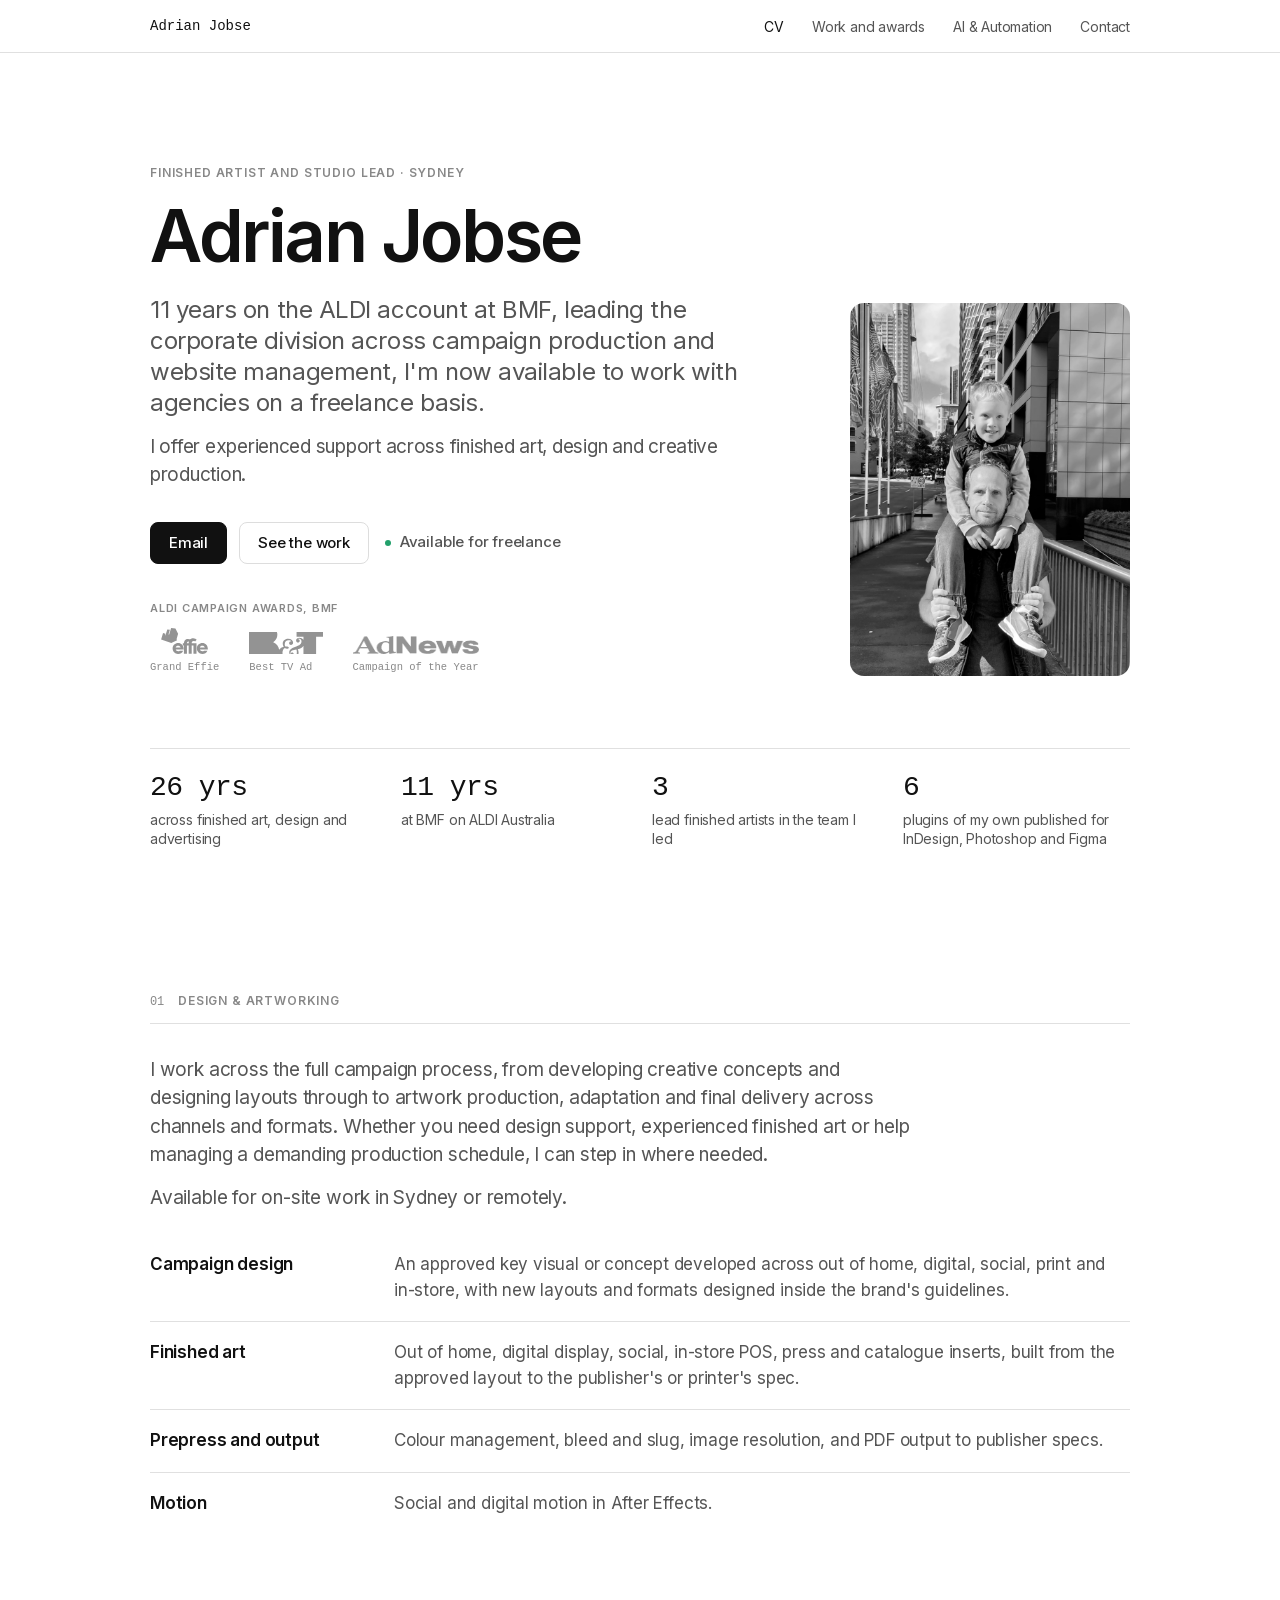
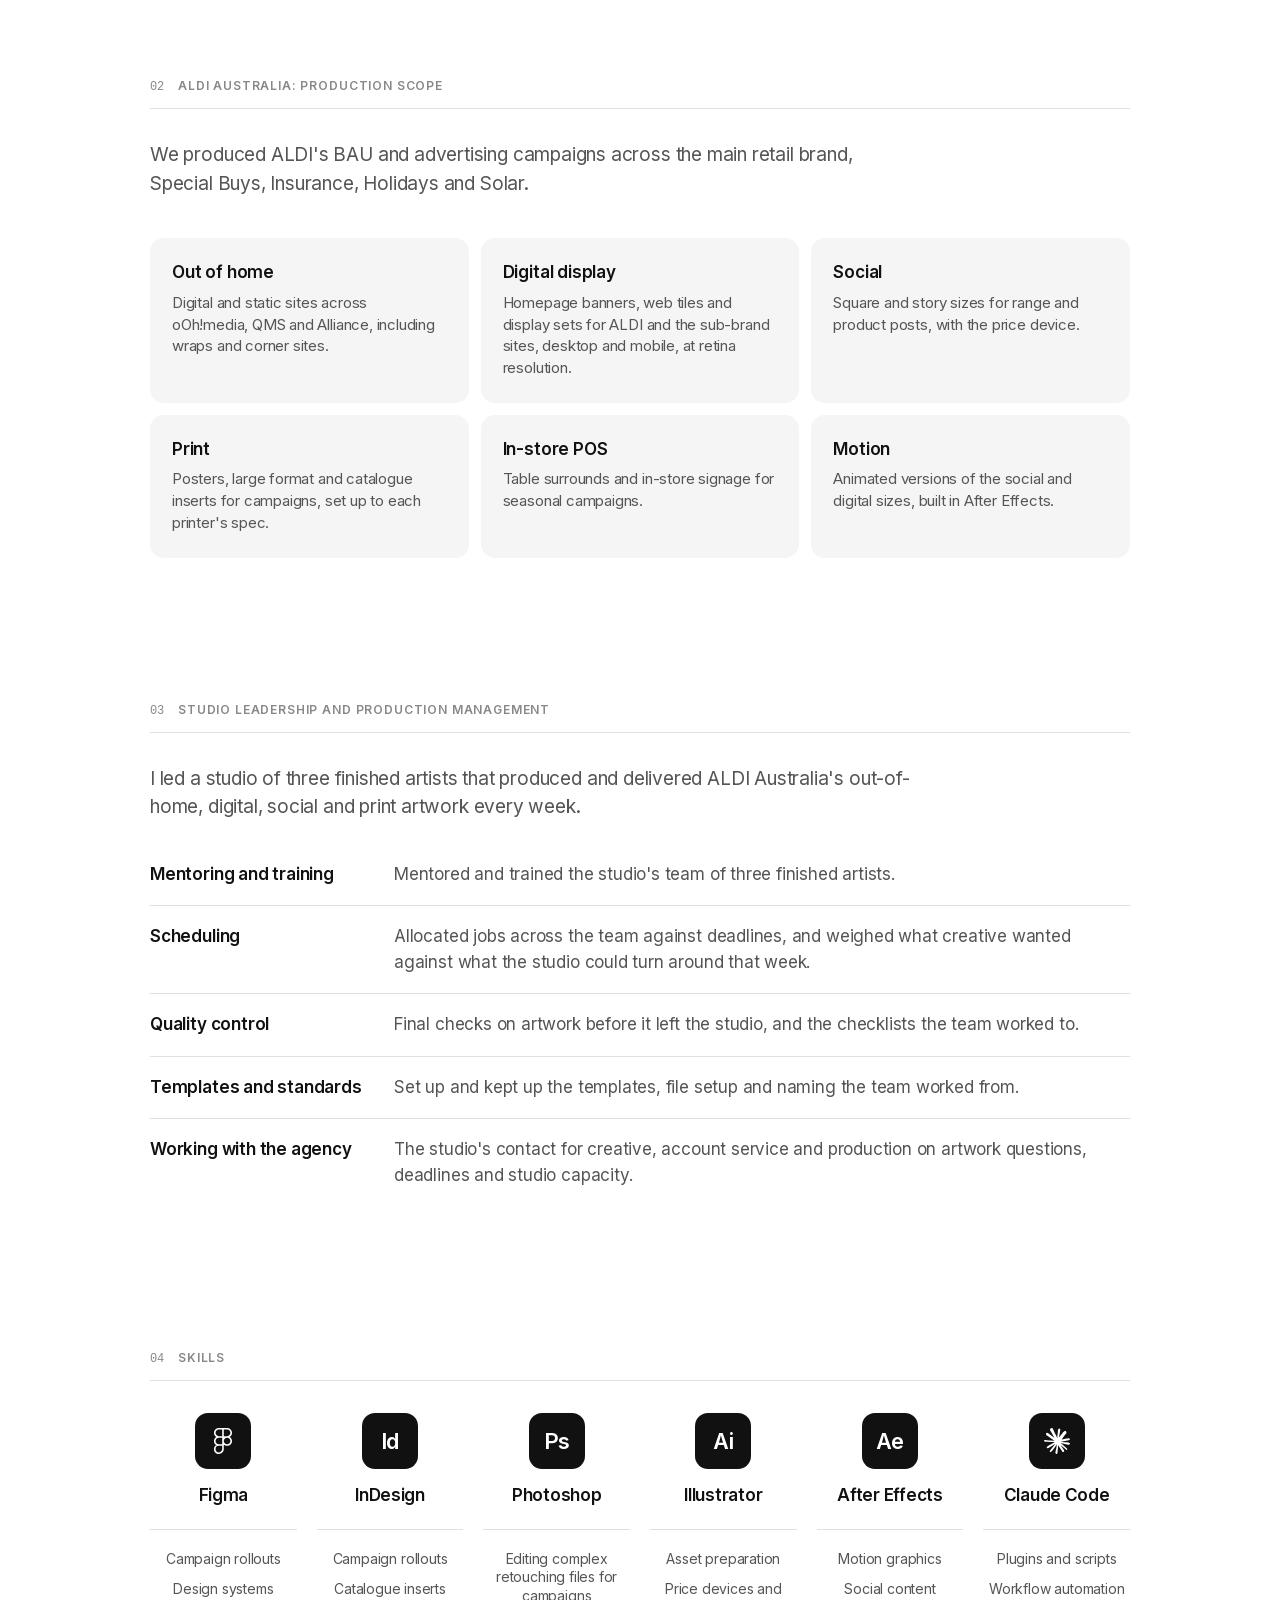
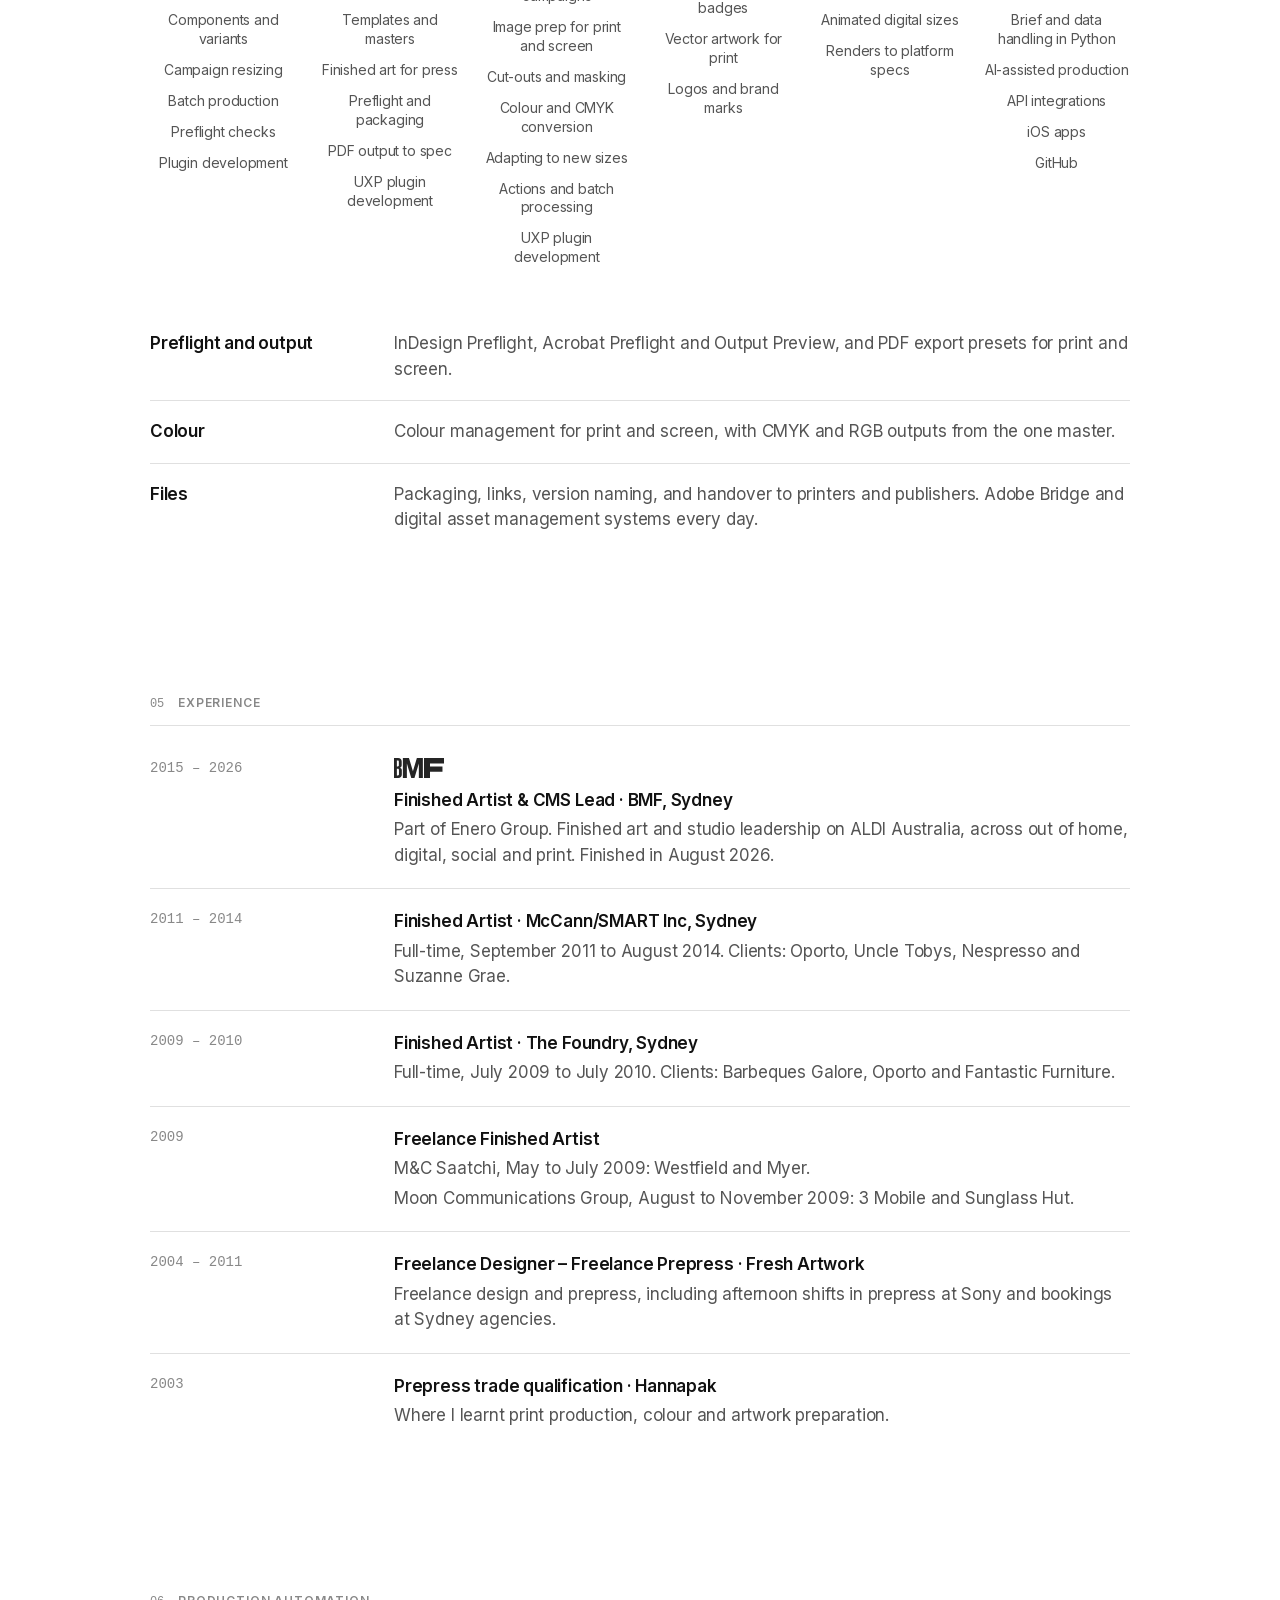
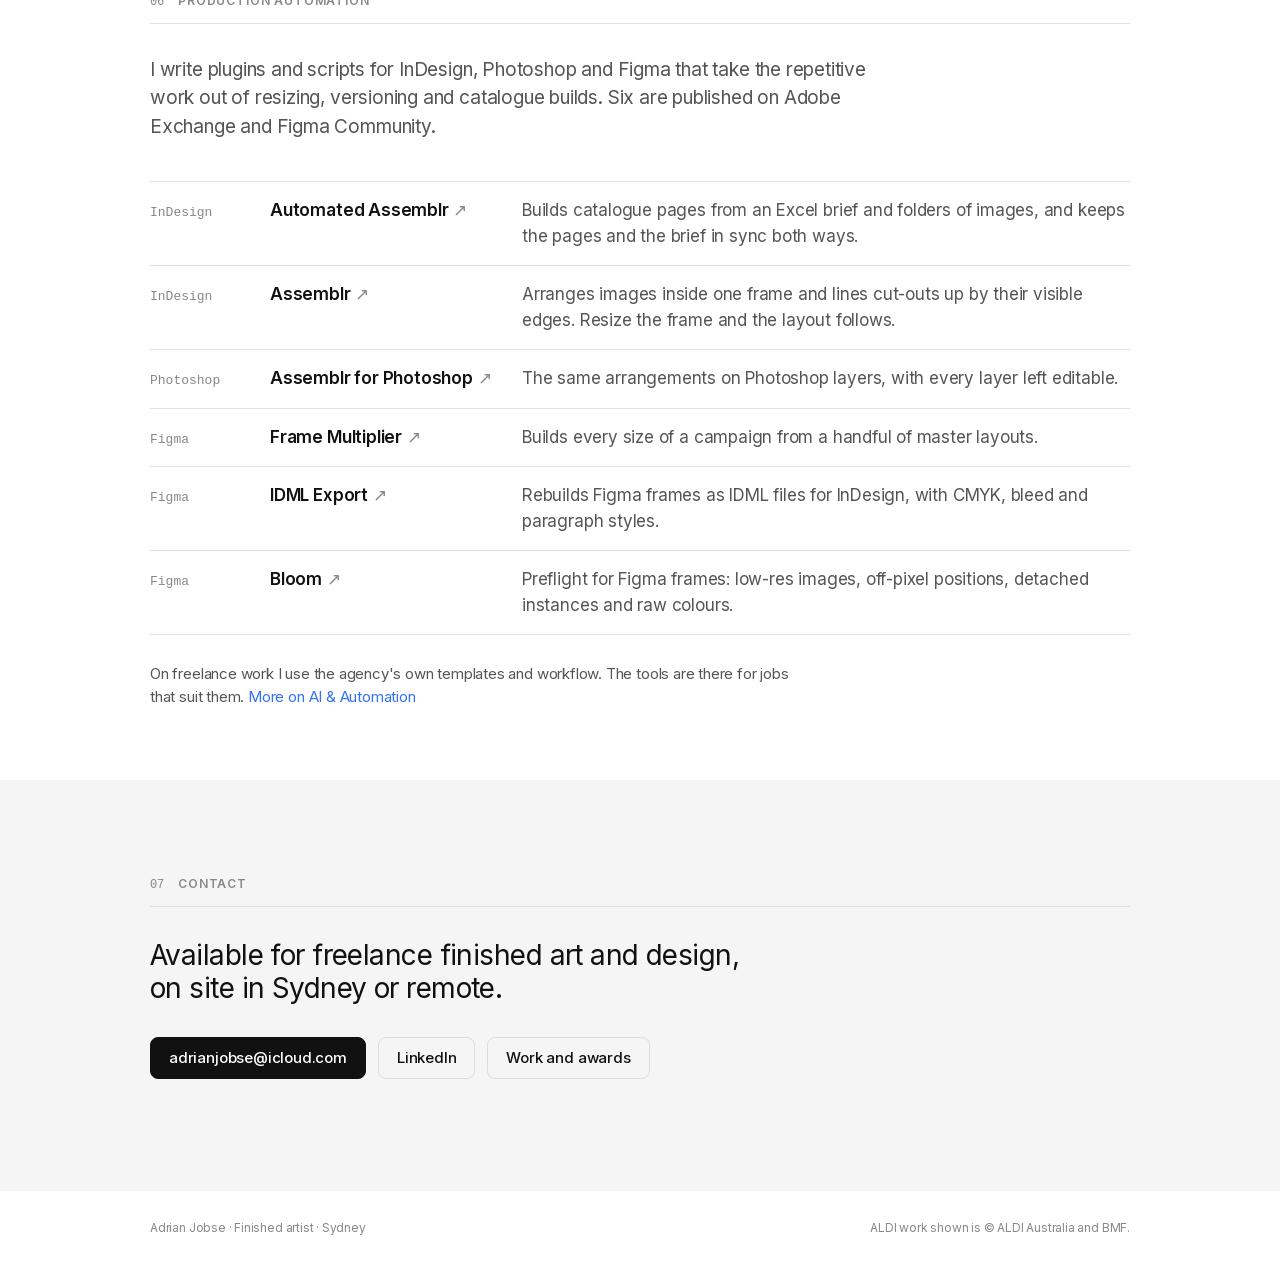
==== index.html @ f781d14c "Experience: Freelance Designer – Freelance Prepress at Fresh Artwork Co-Authored-By: Claude Opus 5.5" ====
<!DOCTYPE html>
<html lang="en-AU">
<head>
  <meta charset="utf-8">
  <meta name="viewport" content="width=device-width, initial-scale=1">
  <title>Adrian Jobse · Finished artist, Sydney</title>
  <meta name="description" content="Freelance finished artist and studio lead in Sydney. 11 years on ALDI Australia at BMF, 26 years in finished art and prepress.">
  <meta property="og:title" content="Adrian Jobse · Finished artist, Sydney">
  <meta property="og:description" content="Freelance finished art and design for agencies. 11 years on ALDI Australia at BMF.">
  <meta property="og:type" content="website">
  <meta property="og:site_name" content="Adrian Jobse">
  <meta property="og:url" content="https://arjobse82.github.io/cv-adrian-jobse/">
  <meta property="og:image" content="https://arjobse82.github.io/cv-adrian-jobse/assets/icon-512.png">
  <meta property="og:image:width" content="512">
  <meta property="og:image:height" content="512">
  <meta name="twitter:card" content="summary">
  <link rel="icon" href="assets/favicon.svg" type="image/svg+xml">
  <link rel="icon" href="assets/favicon-32.png" type="image/png" sizes="32x32">
  <link rel="apple-touch-icon" href="apple-touch-icon.png">
  <link rel="preload" href="assets/fonts/inter-latin.woff2" as="font" type="font/woff2" crossorigin>
  <link rel="stylesheet" href="assets/site.css?v=16">
</head>
<body>

<header class="nav">
  <div class="wrap">
    <a class="nav-name" href="./">Adrian Jobse</a>
    <nav class="nav-links" aria-label="Pages">
      <a href="./" aria-current="page">CV</a>
      <a href="work.html">Work and awards</a>
      <a href="ai-automation.html">AI &amp; Automation</a>
      <a href="#contact">Contact</a>
    </nav>
  </div>
</header>

<main>

  <section class="hero">
    <div class="wrap">
      <div class="hero-grid">
      <div class="hero-text">
      <p class="label">Finished artist and studio lead · Sydney</p>
      <h1 class="t-hero">Adrian Jobse</h1>
      <p class="t-sub">11 years on the ALDI account at BMF, leading the corporate division across campaign production and website management, I'm now available to work with agencies on a freelance basis.</p>
      <p class="t-sub t-sub-2">I offer experienced support across finished art, design and creative production.</p>
      <div class="actions">
        <a class="button button-primary" href="mailto:adrianjobse@icloud.com">Email</a>
        <a class="button" href="work.html">See the work</a>
        <span class="status"><span class="status-dot" aria-hidden="true"></span>Available for freelance</span>
      </div>
      <a class="award-strip" href="work.html#awards" aria-label="ALDI campaign awards won at BMF: see the awards list">
        <span class="award-caption">ALDI campaign awards, BMF</span>
        <span class="award-marks">
          <span class="award-mark"><img src="assets/awards/effie.svg" alt="Effie Awards" style="height: 26px"><i>Grand Effie</i></span>
          <span class="award-mark"><img src="assets/awards/bandt.svg" alt="B&amp;T Awards" style="height: 22px"><i>Best TV Ad</i></span>
          <span class="award-mark"><img src="assets/awards/adnews.png" alt="AdNews" style="height: 18px"><i>Campaign of the Year</i></span>
        </span>
      </a>
      </div>
      <img class="hero-photo" src="assets/profile.jpg?v=2" width="799" height="1066" alt="Adrian Jobse on a Sydney street with a child on his shoulders, in black and white.">
      </div>

      <dl class="facts">
        <div><dt class="fact-num">26 yrs</dt><dd class="fact-text">across finished art, design and advertising</dd></div>
        <div><dt class="fact-num">11 yrs</dt><dd class="fact-text">at BMF on ALDI Australia</dd></div>
        <div><dt class="fact-num">3</dt><dd class="fact-text">lead finished artists in the team I led</dd></div>
        <div><dt class="fact-num">6</dt><dd class="fact-text">plugins of my own published for InDesign, Photoshop and Figma</dd></div>
      </dl>
    </div>
  </section>

  <section class="section" id="skills">
    <div class="wrap">
      <div class="section-head"><span class="section-index">01</span><h2 class="label">Design &amp; artworking</h2></div>
      <p class="lead" style="margin-bottom: 14px">I work across the full campaign process, from developing creative concepts and designing layouts through to artwork production, adaptation and final delivery across channels and formats. Whether you need design support, experienced finished art or help managing a demanding production schedule, I can step in where needed.</p>
      <p class="lead">Available for on-site work in Sydney or remotely.</p>
      <ul class="rows">
        <li><span class="row-name">Campaign design</span><span class="row-text">An approved key visual or concept developed across out of home, digital, social, print and in-store, with new layouts and formats designed inside the brand's guidelines.</span></li>
        <li><span class="row-name">Finished art</span><span class="row-text">Out of home, digital display, social, in-store POS, press and catalogue inserts, built from the approved layout to the publisher's or printer's spec.</span></li>
        <li><span class="row-name">Prepress and output</span><span class="row-text">Colour management, bleed and slug, image resolution, and PDF output to publisher specs.</span></li>
        <li><span class="row-name">Motion</span><span class="row-text">Social and digital motion in After Effects.</span></li>
      </ul>
    </div>
  </section>

  <section class="section" id="channels">
    <div class="wrap">
      <div class="section-head"><span class="section-index">02</span><h2 class="label">ALDI Australia: production scope</h2></div>
      <p class="lead">We produced ALDI's BAU and advertising campaigns across the main retail brand, Special Buys, Insurance, Holidays and Solar.</p>
      <ul class="tiles">
        <li class="tile">
          <h3>Out of home</h3>
          <p>Digital and static sites across oOh!media, QMS and Alliance, including wraps and corner sites.</p>
        </li>
        <li class="tile">
          <h3>Digital display</h3>
          <p>Homepage banners, web tiles and display sets for ALDI and the sub-brand sites, desktop and mobile, at retina resolution.</p>
        </li>
        <li class="tile">
          <h3>Social</h3>
          <p>Square and story sizes for range and product posts, with the price device.</p>
        </li>
        <li class="tile">
          <h3>Print</h3>
          <p>Posters, large format and catalogue inserts for campaigns, set up to each printer's spec.</p>
        </li>
        <li class="tile">
          <h3>In-store POS</h3>
          <p>Table surrounds and in-store signage for seasonal campaigns.</p>
        </li>
        <li class="tile">
          <h3>Motion</h3>
          <p>Animated versions of the social and digital sizes, built in After Effects.</p>
        </li>
      </ul>
    </div>
  </section>

  <section class="section" id="team">
    <div class="wrap">
      <div class="section-head"><span class="section-index">03</span><h2 class="label">Studio leadership and production management</h2></div>
      <p class="lead">I led a studio of three finished artists that produced and delivered ALDI Australia's out-of-home, digital, social and print artwork every week.</p>
      <ul class="rows">
        <li><span class="row-name">Mentoring and training</span><span class="row-text">Mentored and trained the studio's team of three finished artists.</span></li>
        <li><span class="row-name">Scheduling</span><span class="row-text">Allocated jobs across the team against deadlines, and weighed what creative wanted against what the studio could turn around that week.</span></li>
        <li><span class="row-name">Quality control</span><span class="row-text">Final checks on artwork before it left the studio, and the checklists the team worked to.</span></li>
        <li><span class="row-name">Templates and standards</span><span class="row-text">Set up and kept up the templates, file setup and naming the team worked from.</span></li>
        <li><span class="row-name">Working with the agency</span><span class="row-text">The studio's contact for creative, account service and production on artwork questions, deadlines and studio capacity.</span></li>
      </ul>
    </div>
  </section>

  <section class="section" id="technical">
    <div class="wrap">
      <div class="section-head"><span class="section-index">04</span><h2 class="label">Skills</h2></div>


      <div class="apps">
        <div class="app">
          <span class="app-icon"><img src="assets/icons/figma.svg" alt="" width="28" height="28"></span>
          <h3 class="app-name">Figma</h3>
          <ul class="feats">
            <li>Campaign rollouts</li>
            <li>Design systems</li>
            <li>Components and variants</li>
            <li>Campaign resizing</li>
            <li>Batch production</li>
            <li>Preflight checks</li>
            <li>Plugin development</li>
          </ul>
        </div>
        <div class="app">
          <span class="app-icon app-icon-text">Id</span>
          <h3 class="app-name">InDesign</h3>
          <ul class="feats">
            <li>Campaign rollouts</li>
            <li>Catalogue inserts</li>
            <li>Templates and masters</li>
            <li>Finished art for press</li>
            <li>Preflight and packaging</li>
            <li>PDF output to spec</li>
            <li>UXP plugin development</li>
          </ul>
        </div>
        <div class="app">
          <span class="app-icon app-icon-text">Ps</span>
          <h3 class="app-name">Photoshop</h3>
          <ul class="feats">
            <li>Editing complex retouching files for campaigns</li>
            <li>Image prep for print and screen</li>
            <li>Cut-outs and masking</li>
            <li>Colour and CMYK conversion</li>
            <li>Adapting to new sizes</li>
            <li>Actions and batch processing</li>
            <li>UXP plugin development</li>
          </ul>
        </div>
        <div class="app">
          <span class="app-icon app-icon-text">Ai</span>
          <h3 class="app-name">Illustrator</h3>
          <ul class="feats">
            <li>Asset preparation</li>
            <li>Price devices and badges</li>
            <li>Vector artwork for print</li>
            <li>Logos and brand marks</li>
          </ul>
        </div>
        <div class="app">
          <span class="app-icon app-icon-text">Ae</span>
          <h3 class="app-name">After Effects</h3>
          <ul class="feats">
            <li>Motion graphics</li>
            <li>Social content</li>
            <li>Animated digital sizes</li>
            <li>Renders to platform specs</li>
          </ul>
        </div>
        <div class="app">
          <span class="app-icon"><img src="assets/icons/claude.svg" alt="" width="28" height="28"></span>
          <h3 class="app-name">Claude Code</h3>
          <ul class="feats">
            <li>Plugins and scripts</li>
            <li>Workflow automation</li>
            <li>Brief and data handling in Python</li>
            <li>AI-assisted production</li>
            <li>API integrations</li>
            <li>iOS apps</li>
            <li>GitHub</li>
          </ul>
        </div>
      </div>

      <ul class="rows utilities">
        <li><span class="row-name">Preflight and output</span><span class="row-text">InDesign Preflight, Acrobat Preflight and Output Preview, and PDF export presets for print and screen.</span></li>
        <li><span class="row-name">Colour</span><span class="row-text">Colour management for print and screen, with CMYK and RGB outputs from the one master.</span></li>
        <li><span class="row-name">Files</span><span class="row-text">Packaging, links, version naming, and handover to printers and publishers. Adobe Bridge and digital asset management systems every day.</span></li>
      </ul>
    </div>
  </section>

  <section class="section" id="experience">
    <div class="wrap">
      <div class="section-head"><span class="section-index">05</span><h2 class="label">Experience</h2></div>
      <ol class="timeline">
        <li>
          <span class="when">2015 – 2026</span>
          <div>
            <img class="org-logo" src="assets/logos/bmf.svg" alt="BMF" height="20">
            <h3>Finished Artist &amp; CMS Lead · BMF, Sydney</h3>
            <p>Part of Enero Group. Finished art and studio leadership on ALDI Australia, across out of home, digital, social and print. Finished in August 2026.</p>
          </div>
        </li>
        <li>
          <span class="when">2011 – 2014</span>
          <div>
            <h3>Finished Artist · McCann/SMART Inc, Sydney</h3>
            <p>Full-time, September 2011 to August 2014. Clients: Oporto, Uncle Tobys, Nespresso and Suzanne Grae.</p>
          </div>
        </li>
        <li>
          <span class="when">2009 – 2010</span>
          <div>
            <h3>Finished Artist · The Foundry, Sydney</h3>
            <p>Full-time, July 2009 to July 2010. Clients: Barbeques Galore, Oporto and Fantastic Furniture.</p>
          </div>
        </li>
        <li>
          <span class="when">2009</span>
          <div>
            <h3>Freelance Finished Artist</h3>
            <p>M&amp;C Saatchi, May to July 2009: Westfield and Myer.</p>
            <p>Moon Communications Group, August to November 2009: 3 Mobile and Sunglass Hut.</p>
          </div>
        </li>
        <li>
          <span class="when">2004 – 2011</span>
          <div>
            <h3>Freelance Designer – Freelance Prepress · Fresh Artwork</h3>
            <p>Freelance design and prepress, including afternoon shifts in prepress at Sony and bookings at Sydney agencies.</p>
          </div>
        </li>
        <li>
          <span class="when">2003</span>
          <div>
            <h3>Prepress trade qualification · Hannapak</h3>
            <p>Where I learnt print production, colour and artwork preparation.</p>
          </div>
        </li>
      </ol>
    </div>
  </section>

  <section class="section" id="automation">
    <div class="wrap">
      <div class="section-head"><span class="section-index">06</span><h2 class="label">Production automation</h2></div>
      <p class="lead">I write plugins and scripts for InDesign, Photoshop and Figma that take the repetitive work out of resizing, versioning and catalogue builds. Six are published on Adobe Exchange and Figma Community.</p>
      <ul class="plugins">
        <li>
          <span class="plugin-host">InDesign</span>
          <a class="plugin-name" href="https://exchange.adobe.com/apps/cc/5a740995/automated-assemblr">Automated Assemblr</a>
          <span class="plugin-text">Builds catalogue pages from an Excel brief and folders of images, and keeps the pages and the brief in sync both ways.</span>
        </li>
        <li>
          <span class="plugin-host">InDesign</span>
          <a class="plugin-name" href="https://exchange.adobe.com/apps/cc/69adc668/assemblr">Assemblr</a>
          <span class="plugin-text">Arranges images inside one frame and lines cut-outs up by their visible edges. Resize the frame and the layout follows.</span>
        </li>
        <li>
          <span class="plugin-host">Photoshop</span>
          <a class="plugin-name" href="https://exchange.adobe.com/apps/cc/ac95f6df/assemblr-for-photoshop">Assemblr for Photoshop</a>
          <span class="plugin-text">The same arrangements on Photoshop layers, with every layer left editable.</span>
        </li>
        <li>
          <span class="plugin-host">Figma</span>
          <a class="plugin-name" href="https://www.figma.com/community/plugin/1680043052278547639/frame-multiplier">Frame Multiplier</a>
          <span class="plugin-text">Builds every size of a campaign from a handful of master layouts.</span>
        </li>
        <li>
          <span class="plugin-host">Figma</span>
          <a class="plugin-name" href="https://www.figma.com/community/plugin/1673864920631374701">IDML Export</a>
          <span class="plugin-text">Rebuilds Figma frames as IDML files for InDesign, with CMYK, bleed and paragraph styles.</span>
        </li>
        <li>
          <span class="plugin-host">Figma</span>
          <a class="plugin-name" href="https://www.figma.com/community/plugin/1664550979463930940/bloom-preflight">Bloom</a>
          <span class="plugin-text">Preflight for Figma frames: low-res images, off-pixel positions, detached instances and raw colours.</span>
        </li>
      </ul>
      <p class="note">On freelance work I use the agency's own templates and workflow. The tools are there for jobs that suit them. <a class="link" href="ai-automation.html">More on AI &amp; Automation</a></p>
    </div>
  </section>

  <section class="contact" id="contact">
    <div class="wrap">
      <div class="section-head"><span class="section-index">07</span><h2 class="label">Contact</h2></div>
      <p class="t-h">Available for freelance finished art and design, on site in Sydney or remote.</p>

      <div class="actions">
        <a class="button button-primary" href="mailto:adrianjobse@icloud.com">adrianjobse@icloud.com</a>
        <a class="button" href="https://www.linkedin.com/in/adrianjobse/">LinkedIn</a>
        <a class="button" href="work.html">Work and awards</a>
      </div>
    </div>
  </section>

</main>

<footer class="footer">
  <div class="wrap">
    <span>Adrian Jobse · Finished artist · Sydney</span>
    <span>ALDI work shown is © ALDI Australia and BMF.</span>
  </div>
</footer>

</body>
</html>
---- assets/site.css ----
/* Adrian Jobse — CV and work.
   The Monochrome house style (Ad Agent), pared back: Inter, #111 ink on white, neutral greys,
   one signal blue for links and focus, uppercase section labels, mono numbers, hairlines. */

@font-face {
  font-family: "Inter";
  font-style: normal;
  font-weight: 100 900;
  font-display: swap;
  src: url("fonts/inter-latin.woff2") format("woff2");
}

:root {
  --font: Inter, -apple-system, BlinkMacSystemFont, "Helvetica Neue", Helvetica, Arial, sans-serif;
  --mono: ui-monospace, SFMono-Regular, "SF Mono", Menlo, Consolas, monospace;
  --ink: #111;
  --ink-2: #555;
  --ink-3: #888;
  --paper: #fff;
  --card: #f5f5f5;
  --rule: #e0e0e0;
  --signal: #3372f6;
  --ok: #22a06b;
  --w: 980px;
}

*, *::before, *::after { box-sizing: border-box; }
html { -webkit-text-size-adjust: 100%; text-size-adjust: 100%; scroll-behavior: smooth; }
@media (prefers-reduced-motion: reduce) { html { scroll-behavior: auto; } }
body {
  margin: 0;
  font-family: var(--font);
  font-size: 17px;
  line-height: 1.5;
  letter-spacing: -0.011em;
  color: var(--ink);
  background: var(--paper);
  -webkit-font-smoothing: antialiased;
  -moz-osx-font-smoothing: grayscale;
  font-feature-settings: "cv11";
}
h1, h2, h3, p, ul, ol, dl, dd, figure { margin: 0; }
h1, h2, h3 { font-weight: 600; }
ul, ol { padding: 0; list-style: none; }
img { display: block; max-width: 100%; height: auto; }
a { color: inherit; text-decoration: none; }
:focus-visible { outline: 2px solid var(--signal); outline-offset: 2px; border-radius: 4px; }
[id] { scroll-margin-top: 72px; }

.wrap { width: min(var(--w), 87.5%); margin-inline: auto; }

/* Nav ---------------------------------------------------------------------- */

.nav {
  position: sticky; top: 0; z-index: 10;
  background: rgba(255, 255, 255, 0.86);
  -webkit-backdrop-filter: saturate(180%) blur(16px);
  backdrop-filter: saturate(180%) blur(16px);
  border-bottom: 1px solid var(--rule);
}
.nav .wrap { display: flex; align-items: center; justify-content: space-between; height: 52px; }
.nav-name { font-family: var(--mono); font-size: 14px; letter-spacing: 0; }
.nav-links { display: flex; gap: 28px; font-size: 14px; color: var(--ink-2); }
.nav-links a:hover, .nav-links a[aria-current="page"] { color: var(--ink); }
@media (max-width: 640px) { .nav-links { gap: 16px; font-size: 13px; } }
/* Phones: four tabs and the name don't fit on one line, so the name drops out (each page's heading carries it). */
@media (max-width: 520px) { .nav-name { display: none; } .nav .wrap { justify-content: flex-start; } .nav-links { gap: 16px; } }

/* Type --------------------------------------------------------------------- */

.label { font-size: 12px; line-height: 1.33; font-weight: 600; letter-spacing: 0.07em; text-transform: uppercase; color: var(--ink-3); }
.t-hero { font-size: 72px; line-height: 1.04; letter-spacing: -0.034em; }
.t-sub { font-size: 24px; line-height: 1.3; font-weight: 400; letter-spacing: -0.019em; color: var(--ink-2); }
.t-h { font-size: 28px; line-height: 1.18; letter-spacing: -0.02em; }
.lead { font-size: 19px; line-height: 1.5; color: var(--ink-2); max-width: 40em; }
.mono { font-family: var(--mono); letter-spacing: 0; }
@media (max-width: 734px) {
  .t-hero { font-size: 44px; line-height: 1.06; }
  .t-sub { font-size: 20px; }
  .t-h { font-size: 23px; }
  .lead { font-size: 17px; }
}

a.link { color: var(--signal); }
a.link:hover { text-decoration: underline; }

/* Buttons and status ------------------------------------------------------- */

.actions { display: flex; flex-wrap: wrap; align-items: center; gap: 12px; margin-top: 32px; }
.button {
  display: inline-flex; align-items: center; justify-content: center;
  min-height: 42px; padding: 10px 18px;
  border: 1px solid #ddd; border-radius: 8px;
  font-size: 15px; font-weight: 500; line-height: 1.3; white-space: nowrap;
  transition: background-color 0.12s, border-color 0.12s;
}
.button:hover { background: var(--card); }
.button-primary { border-color: var(--ink); background: var(--ink); color: var(--paper); }
.button-primary:hover { background: #2b2b2b; border-color: #2b2b2b; }
.status { display: inline-flex; align-items: center; gap: 9px; padding: 0 4px; font-size: 15px; font-weight: 500; color: var(--ink-2); }
.status-dot { width: 6px; height: 6px; border-radius: 50%; background: var(--ok); }

/* Hero --------------------------------------------------------------------- */

.hero { padding: 112px 0 72px; }
.hero .label { margin-bottom: 18px; }
.hero-grid { display: grid; grid-template-columns: 1fr 280px; gap: 56px; align-items: end; }
.hero-photo { width: 100%; aspect-ratio: 3 / 4; object-fit: cover; border-radius: 14px; background: var(--card); }
@media (max-width: 900px) { .hero-grid { grid-template-columns: 1fr 200px; gap: 32px; } }
@media (max-width: 640px) {
  .hero-grid { grid-template-columns: 1fr; gap: 0; }
  .hero-photo { order: -1; width: 160px; margin-bottom: 28px; }
}
/* Award shows as a row of grey wordmarks under the buttons; links to the awards list. */
.award-strip { display: block; margin-top: 36px; color: var(--ink-3); }
.award-caption { display: block; margin-bottom: 12px; font-size: 11px; font-weight: 600; letter-spacing: 0.07em; text-transform: uppercase; }
.award-marks { display: flex; flex-wrap: wrap; gap: 14px 30px; }
.award-mark { display: flex; flex-direction: column; justify-content: flex-end; gap: 6px; }
/* Each show's own logo, flattened to one grey whatever its colours (B&T's is white, AdNews's is red). */
.award-mark img { display: block; width: auto; max-width: none; filter: brightness(0); opacity: 0.42; transition: opacity 0.15s; }
.award-strip:hover .award-mark img { opacity: 0.7; }
.award-marks { align-items: flex-end; }
.award-mark b { font-size: 14px; font-weight: 800; letter-spacing: 0.02em; text-transform: uppercase; color: #9a9a9a; line-height: 1; transition: color 0.15s; }
.award-mark i { font-style: normal; font-family: var(--mono); font-size: 10.5px; letter-spacing: 0; color: var(--ink-3); }
.award-strip:hover .award-mark b { color: var(--ink-2); }
@media (max-width: 734px) { .award-marks { gap: 12px 22px; } .award-mark b { font-size: 13px; } }
.hero .t-sub { margin-top: 20px; max-width: 30em; }
.hero .t-sub-2 { margin-top: 14px; font-size: 19px; line-height: 1.5; letter-spacing: -0.014em; max-width: 38em; }
@media (max-width: 734px) { .hero .t-sub-2 { font-size: 17px; } }
@media (max-width: 734px) { .hero { padding: 64px 0 48px; } }

.facts {
  display: grid; grid-template-columns: repeat(4, 1fr); gap: 24px;
  margin-top: 72px; padding-top: 24px; border-top: 1px solid var(--rule);
}
.fact-num { font-family: var(--mono); font-size: 28px; line-height: 1.1; letter-spacing: -0.02em; }
.fact-text { margin-top: 6px; font-size: 14px; line-height: 1.4; color: var(--ink-2); }
@media (max-width: 734px) { .facts { grid-template-columns: repeat(2, 1fr); row-gap: 28px; margin-top: 48px; } }

/* Sections ----------------------------------------------------------------- */

.section { padding: 72px 0; }
@media (max-width: 734px) { .section { padding: 48px 0; } }
.section-head {
  display: flex; align-items: baseline; gap: 14px;
  margin-bottom: 32px; padding-bottom: 12px; border-bottom: 1px solid var(--rule);
}
.section-index { font-family: var(--mono); font-size: 12px; color: var(--ink-3); font-variant-numeric: tabular-nums; }
.section .lead { margin-bottom: 40px; }

/* Two-column lists: a name on the left, what it covers on the right. */
.rows > li {
  display: grid; grid-template-columns: 220px 1fr; gap: 24px;
  padding: 18px 0; border-bottom: 1px solid var(--rule);
}
.rows > li:first-child { padding-top: 0; }
.rows > li:last-child { border-bottom: 0; }
.row-name { font-weight: 600; }
.row-text { color: var(--ink-2); }
.row-text .mono { font-size: 13px; color: var(--ink-3); }
@media (max-width: 734px) { .rows > li { grid-template-columns: 1fr; gap: 4px; } }

/* Channel tiles. */
.tiles { display: grid; grid-template-columns: repeat(3, 1fr); gap: 12px; }
.tile { padding: 22px 22px 24px; border-radius: 14px; background: var(--card); }
.tile h3 { font-size: 17px; }
.tile p { margin-top: 6px; font-size: 15px; line-height: 1.45; color: var(--ink-2); }
.tile .sizes { display: block; margin-top: 12px; font-family: var(--mono); font-size: 12px; line-height: 1.5; color: var(--ink-3); letter-spacing: 0; }
@media (max-width: 900px) { .tiles { grid-template-columns: repeat(2, 1fr); } }
@media (max-width: 560px) { .tiles { grid-template-columns: 1fr; } }

/* Tools: name and level. */
.tools { display: grid; grid-template-columns: repeat(2, 1fr); column-gap: 48px; }
.tools li { display: flex; justify-content: space-between; gap: 16px; padding: 12px 0; border-bottom: 1px solid var(--rule); }
.tools .level { font-family: var(--mono); font-size: 13px; color: var(--ink-3); letter-spacing: 0; white-space: nowrap; }
@media (max-width: 734px) { .tools { grid-template-columns: 1fr; } }
.note { margin-top: 28px; font-size: 15px; color: var(--ink-2); max-width: 44em; }

/* A headline figure in a card (the catalogue workflow). */
.highlight { display: grid; grid-template-columns: 220px 1fr; gap: 24px; align-items: baseline; margin-bottom: 40px; padding: 28px; border-radius: 14px; background: var(--card); }
.highlight-num { font-family: var(--mono); font-size: 28px; line-height: 1.1; letter-spacing: -0.02em; white-space: nowrap; }
.highlight h3 { font-size: 17px; }
.highlight p { margin-top: 4px; color: var(--ink-2); }
@media (max-width: 734px) { .highlight { grid-template-columns: 1fr; gap: 12px; padding: 22px; } }

/* AI & Automation header: Ad Agent's glyph globe (assets/js/glyphs.js) on white, inverted to dark glyphs, sitting above
   the title, which runs over its lower edge. */
.hero-globe { position: relative; isolation: isolate; padding-top: 24px; text-align: center; }
.globe-stage { position: relative; height: 460px; margin-bottom: -96px; }
.hero-globe-text { position: relative; z-index: 1; }
.hero-globe .t-hero, .hero-globe .label { text-shadow: 0 0 18px #fff, 0 0 4px #fff, 0 0 2px #fff; }
.hero-globe .t-sub, .hero-globe .t-sub-2 { margin-left: auto; margin-right: auto; }
.hero-credit { margin-top: 36px; font-family: var(--mono); font-size: 11px; letter-spacing: 0; color: var(--ink-3); }
.glyphs { position: absolute; inset: 0; z-index: 0; overflow: hidden; pointer-events: none; }
.glyphs canvas { position: absolute; left: 0; top: 0; width: 100%; height: 100%; filter: invert(1); }
@media (max-width: 734px) { .globe-stage { height: 320px; margin-bottom: -64px; } }

/* Product marks: each plugin's own icon, drawn in its own weights. */
.plugin-icon { width: 28px; height: 28px; align-self: center; }
.lead-with-icon { display: flex; align-items: center; gap: 18px; }
.product-mark { flex: none; width: 44px; height: 44px; }

/* Published plugins. */
.plugins > li { display: grid; grid-template-columns: 96px 228px 1fr; gap: 24px; padding: 16px 0; border-bottom: 1px solid var(--rule); align-items: baseline; }
.plugins > li:first-child { border-top: 1px solid var(--rule); }
.plugins > li:has(> .plugin-icon) { grid-template-columns: 28px 96px 228px 1fr; }
.plugin-host { font-family: var(--mono); font-size: 13px; color: var(--ink-3); letter-spacing: 0; }
.plugin-name { font-weight: 600; color: var(--ink); }
.plugin-name::after { content: " ↗"; font-weight: 400; color: var(--ink-3); }
.plugin-name:hover { color: var(--signal); }
.plugin-text { color: var(--ink-2); }
@media (max-width: 734px) { .plugins > li, .plugins > li:has(> .plugin-icon) { grid-template-columns: 1fr; gap: 2px; } .plugin-icon { margin-bottom: 6px; } }

/* Skills: a column per app, its features listed under it with a glyph each, as on apple.com's compare pages. */
.apps { display: grid; grid-template-columns: repeat(6, 1fr); gap: 32px 20px; }
.app { text-align: center; }
.app-icon {
  display: inline-grid; place-items: center; width: 56px; height: 56px; border-radius: 13px;
  background: var(--ink); color: #fff; font-size: 22px; font-weight: 600; letter-spacing: -0.02em;
}
.app-icon img { width: 26px; height: 26px; }
.app-name { margin-top: 14px; font-size: 17px; letter-spacing: -0.016em; }
.feats { display: grid; gap: 12px; margin-top: 20px; padding-top: 20px; border-top: 1px solid var(--rule); }
.feats li { font-size: 14px; line-height: 1.35; color: var(--ink-2); }
.utilities { margin-top: 64px; }
@media (max-width: 1068px) { .apps { grid-template-columns: repeat(3, 1fr); row-gap: 48px; } }
@media (max-width: 560px) { .apps { grid-template-columns: repeat(2, 1fr); } }

/* Experience timeline. */
.timeline > li { display: grid; grid-template-columns: 220px 1fr; gap: 24px; padding: 20px 0; border-bottom: 1px solid var(--rule); }
.timeline > li:first-child { padding-top: 0; }
.timeline > li:last-child { border-bottom: 0; }
.timeline .when { font-family: var(--mono); font-size: 14px; color: var(--ink-3); letter-spacing: 0; }
.timeline h3 { font-size: 17px; }
.timeline p { margin-top: 4px; color: var(--ink-2); }
@media (max-width: 734px) { .timeline > li { grid-template-columns: 1fr; gap: 4px; } }

/* An employer's logo (BMF, from bmf.com.au), in the page's dark grey. */
.org-logo { display: block; width: auto; height: 20px; margin-bottom: 10px; opacity: 0.85; }
.org-logo-hero { height: 30px; margin-bottom: 22px; }

/* Contact. */
.contact { padding: 96px 0 112px; background: var(--card); }
.contact .t-h { max-width: 22em; }
.contact .lead { margin-top: 12px; }

.footer { padding: 28px 0 40px; font-size: 12px; color: var(--ink-3); }
.footer .wrap { display: flex; justify-content: space-between; gap: 16px; flex-wrap: wrap; }

/* Work page ---------------------------------------------------------------- */

.campaign { padding: 56px 0; border-top: 1px solid var(--rule); }
.campaign:first-of-type { border-top: 0; padding-top: 0; }
.campaign-head { display: grid; grid-template-columns: 220px 1fr; gap: 24px; margin-bottom: 28px; }
.campaign-head h2 { font-size: 21px; letter-spacing: -0.016em; }
.campaign-head .when { margin-top: 4px; font-family: var(--mono); font-size: 13px; color: var(--ink-3); letter-spacing: 0; }
.campaign-head p { color: var(--ink-2); }
@media (max-width: 734px) { .campaign-head { grid-template-columns: 1fr; gap: 8px; } }

/* Each row's pieces grow by their aspect ratio (--ar = width / height), so a row's images share one height. */
.gallery { display: grid; gap: 28px; }
.gallery-row { display: flex; gap: 12px; align-items: flex-start; }
.gallery-row.narrow { max-width: 62%; }
.piece { flex: var(--ar, 1) 1 0; min-width: 0; }
.piece a { display: block; overflow: hidden; border-radius: 10px; background: var(--card); cursor: zoom-in; }
.piece img { width: 100%; transition: transform 0.4s cubic-bezier(0.28, 0.11, 0.32, 1); }
.piece a:hover img { transform: scale(1.015); }
.piece figcaption { margin-top: 8px; font-size: 13px; line-height: 1.4; color: var(--ink-2); }
.piece figcaption .mono { display: block; margin-top: 2px; font-size: 12px; color: var(--ink-3); }
/* Phones: landscape pieces take the full width, portrait and square ones go two across at a fixed half width. */
@media (max-width: 734px) {
  .gallery-row { flex-wrap: wrap; row-gap: 20px; }
  .gallery-row.narrow { max-width: none; }
  .piece { flex: 0 0 100%; order: 1; }
  .piece.pair { flex: 0 0 calc(50% - 6px); order: 0; }
}

/* Rollout flow chart: Ad Agent's node view in miniature (scripts/rollout.py draws the SVG). */
.flow { border: 1px solid var(--rule); border-radius: 14px; overflow: hidden; background: #fff; }
.flow-bar { display: flex; align-items: baseline; gap: 12px; padding: 12px 18px; border-bottom: 1px solid #eee; font-size: 13px; }
.flow-name { font-weight: 600; }
.flow-sub { color: var(--ink-3); }
.flow-view { padding: 24px 22px 26px; overflow-x: auto; background: radial-gradient(ellipse 70% 80% at 50% 55%, #f1f1f1 0%, #f1f1f1 45%, #fff 100%); }
.flow-graph { display: block; width: 100%; min-width: 880px; height: auto; overflow: visible; font-family: var(--font); }
.fl-title { font-size: 10.5px; font-weight: 600; letter-spacing: 0.07em; fill: var(--ink-3); }
.fe { fill: none; stroke: #d6d6d6; stroke-width: 1.2; }
.fe-chosen { stroke: var(--signal); stroke-width: 2; }
.fn-box { fill: #fff; stroke: #e0e0e0; }
.fn-chosen .fn-box { stroke: var(--signal); }
.fn-mark { fill: var(--signal); }
.fn-label { font-size: 12px; font-weight: 600; fill: var(--ink); letter-spacing: -0.005em; }
.fn-mono { font-family: var(--mono); font-size: 10.5px; font-weight: 400; fill: var(--ink-2); letter-spacing: 0; }
.fn-sub { font-size: 10.5px; fill: var(--ink-2); }
.fn-app { fill: var(--ink-2); }
.flow-key { display: inline-flex; align-items: center; gap: 5px; margin-left: 14px; }
.flow-key svg { width: 11px; height: 11px; fill: var(--ink-2); }
.flow-summary { display: flex; flex-wrap: wrap; align-items: center; gap: 8px; padding: 10px 18px; border-top: 1px solid #eee; font-size: 12px; color: var(--ink-3); }
@media (max-width: 734px) { .flow-view { padding: 18px 14px; } }

/* Awards. */
.awards > li { display: grid; grid-template-columns: 72px 1fr auto; gap: 24px; padding: 16px 0; border-bottom: 1px solid var(--rule); align-items: baseline; }
.awards > li:first-child { border-top: 1px solid var(--rule); }
.awards .year { font-family: var(--mono); font-size: 14px; color: var(--ink-3); letter-spacing: 0; }
.awards .what { font-weight: 600; }
.awards .detail { display: block; font-weight: 400; color: var(--ink-2); }
.awards .src { font-size: 13px; color: var(--signal); white-space: nowrap; }
.awards .src:hover { text-decoration: underline; }
@media (max-width: 734px) { .awards > li { grid-template-columns: 52px 1fr; } .awards .src { grid-column: 2; } }

/* Lightbox. */
.lightbox { padding: 0; border: 0; background: transparent; max-width: 100vw; max-height: 100vh; width: 100vw; height: 100vh; }
.lightbox::backdrop { background: rgba(10, 10, 10, 0.92); }
.lightbox form { position: absolute; inset: 0; display: grid; place-items: center; padding: 48px 24px 64px; }
.lightbox button { all: unset; position: absolute; inset: 0; cursor: zoom-out; }
.lightbox img { position: relative; max-width: 100%; max-height: calc(100vh - 112px); width: auto; border-radius: 4px; pointer-events: none; }
.lightbox p { position: absolute; left: 0; right: 0; bottom: 24px; text-align: center; font-size: 13px; color: #a7adb6; pointer-events: none; }

/* Print: the CV page as a clean two-page handout. */
@media print {
  .nav, .actions, .contact .actions, .footer { display: none; }
  body { font-size: 11pt; }
  .hero { padding: 0 0 16pt; }
  .t-hero { font-size: 32pt; }
  .t-sub { font-size: 13pt; }
  .facts { margin-top: 16pt; }
  .section { padding: 14pt 0; break-inside: avoid-page; }
  .tile { background: none; border: 1px solid var(--rule); break-inside: avoid; }
  .contact { padding: 16pt 0; background: none; }
  .wrap { width: 100%; }
  a.link::after { content: " (" attr(href) ")"; color: var(--ink-3); font-size: 9pt; }
}
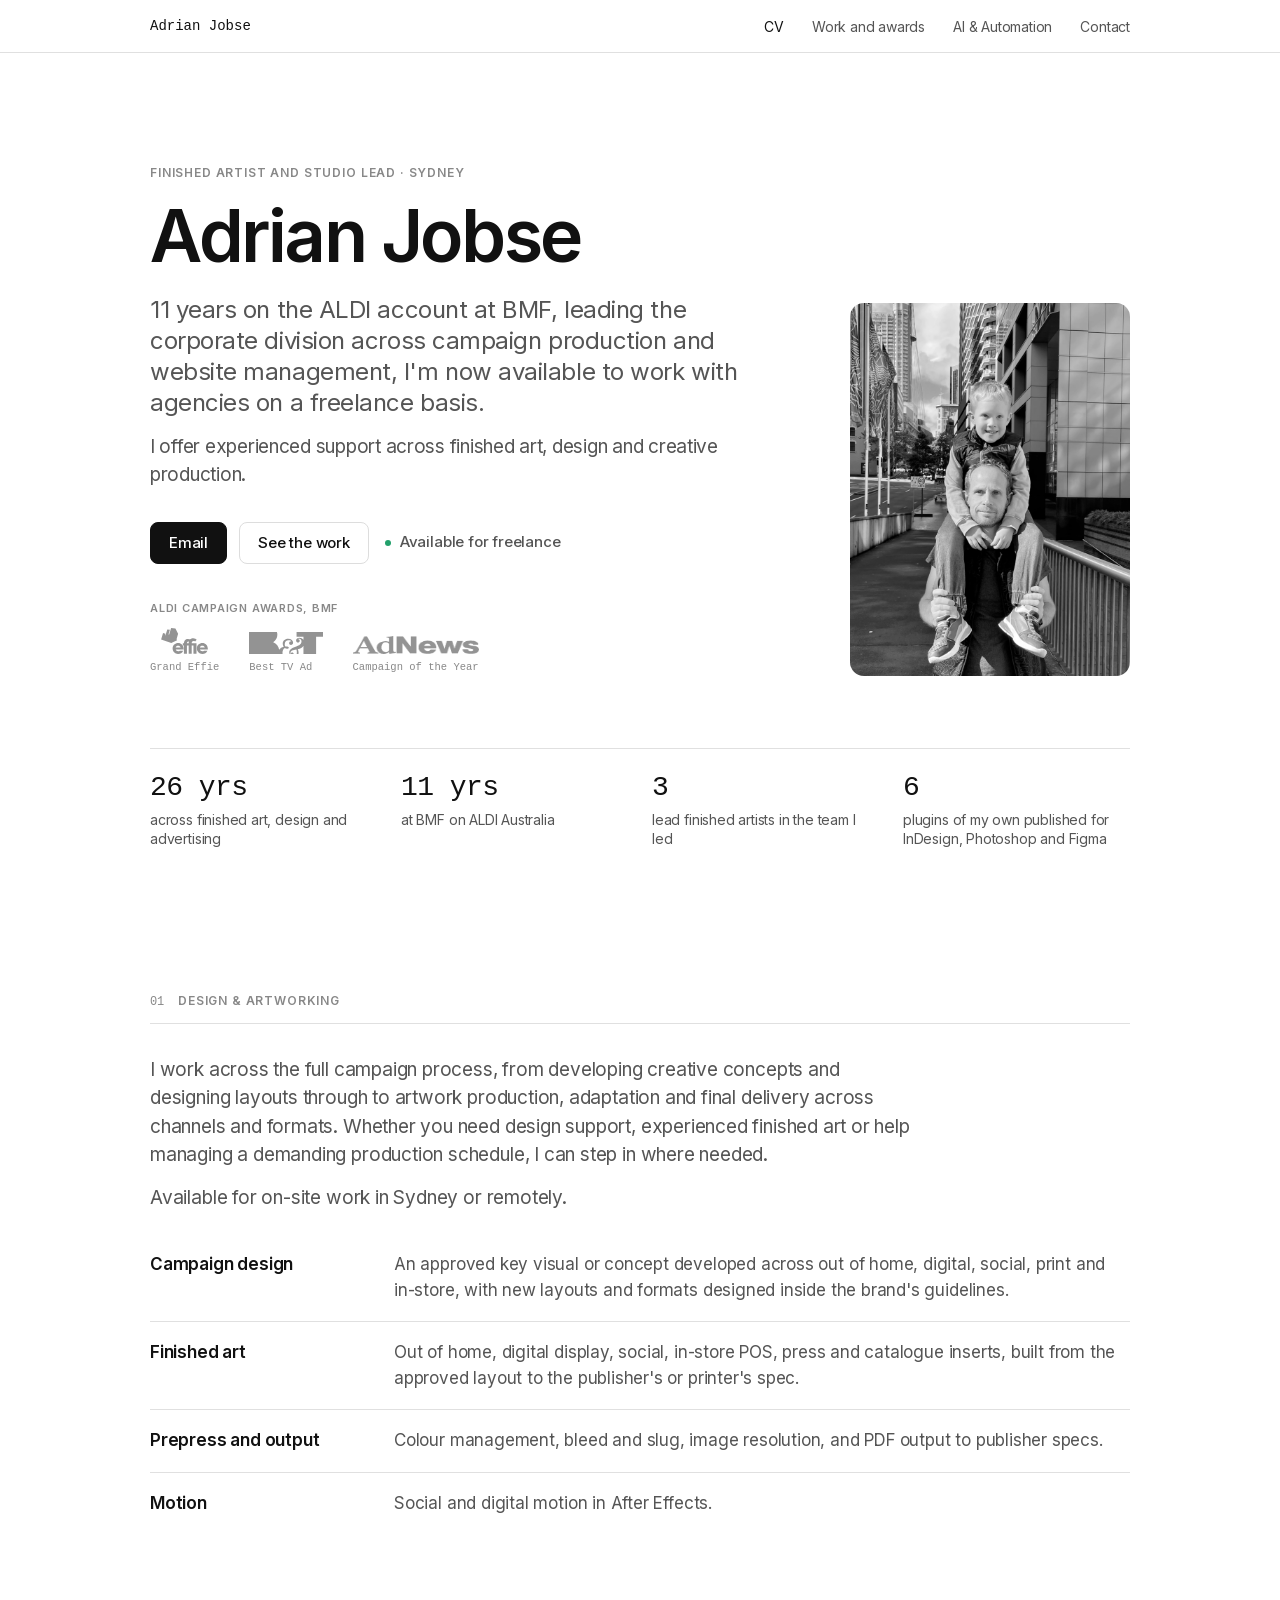
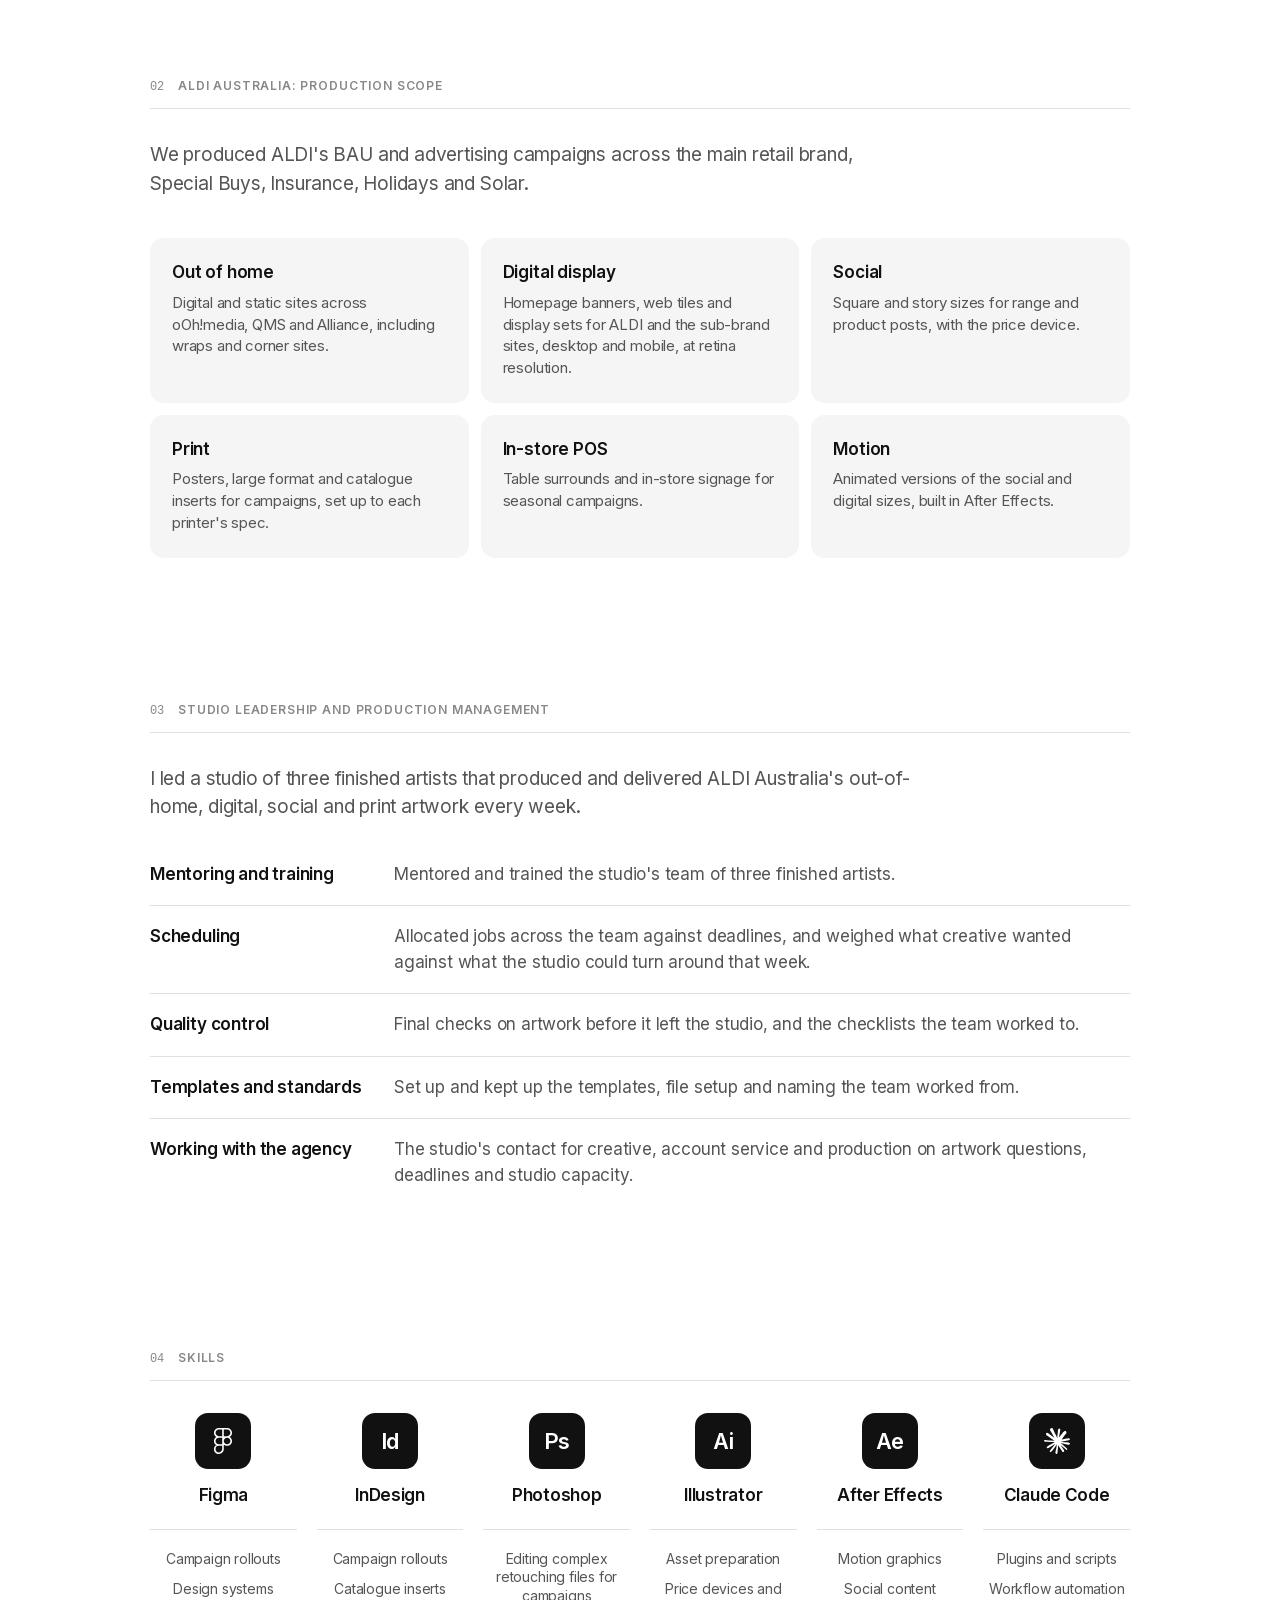
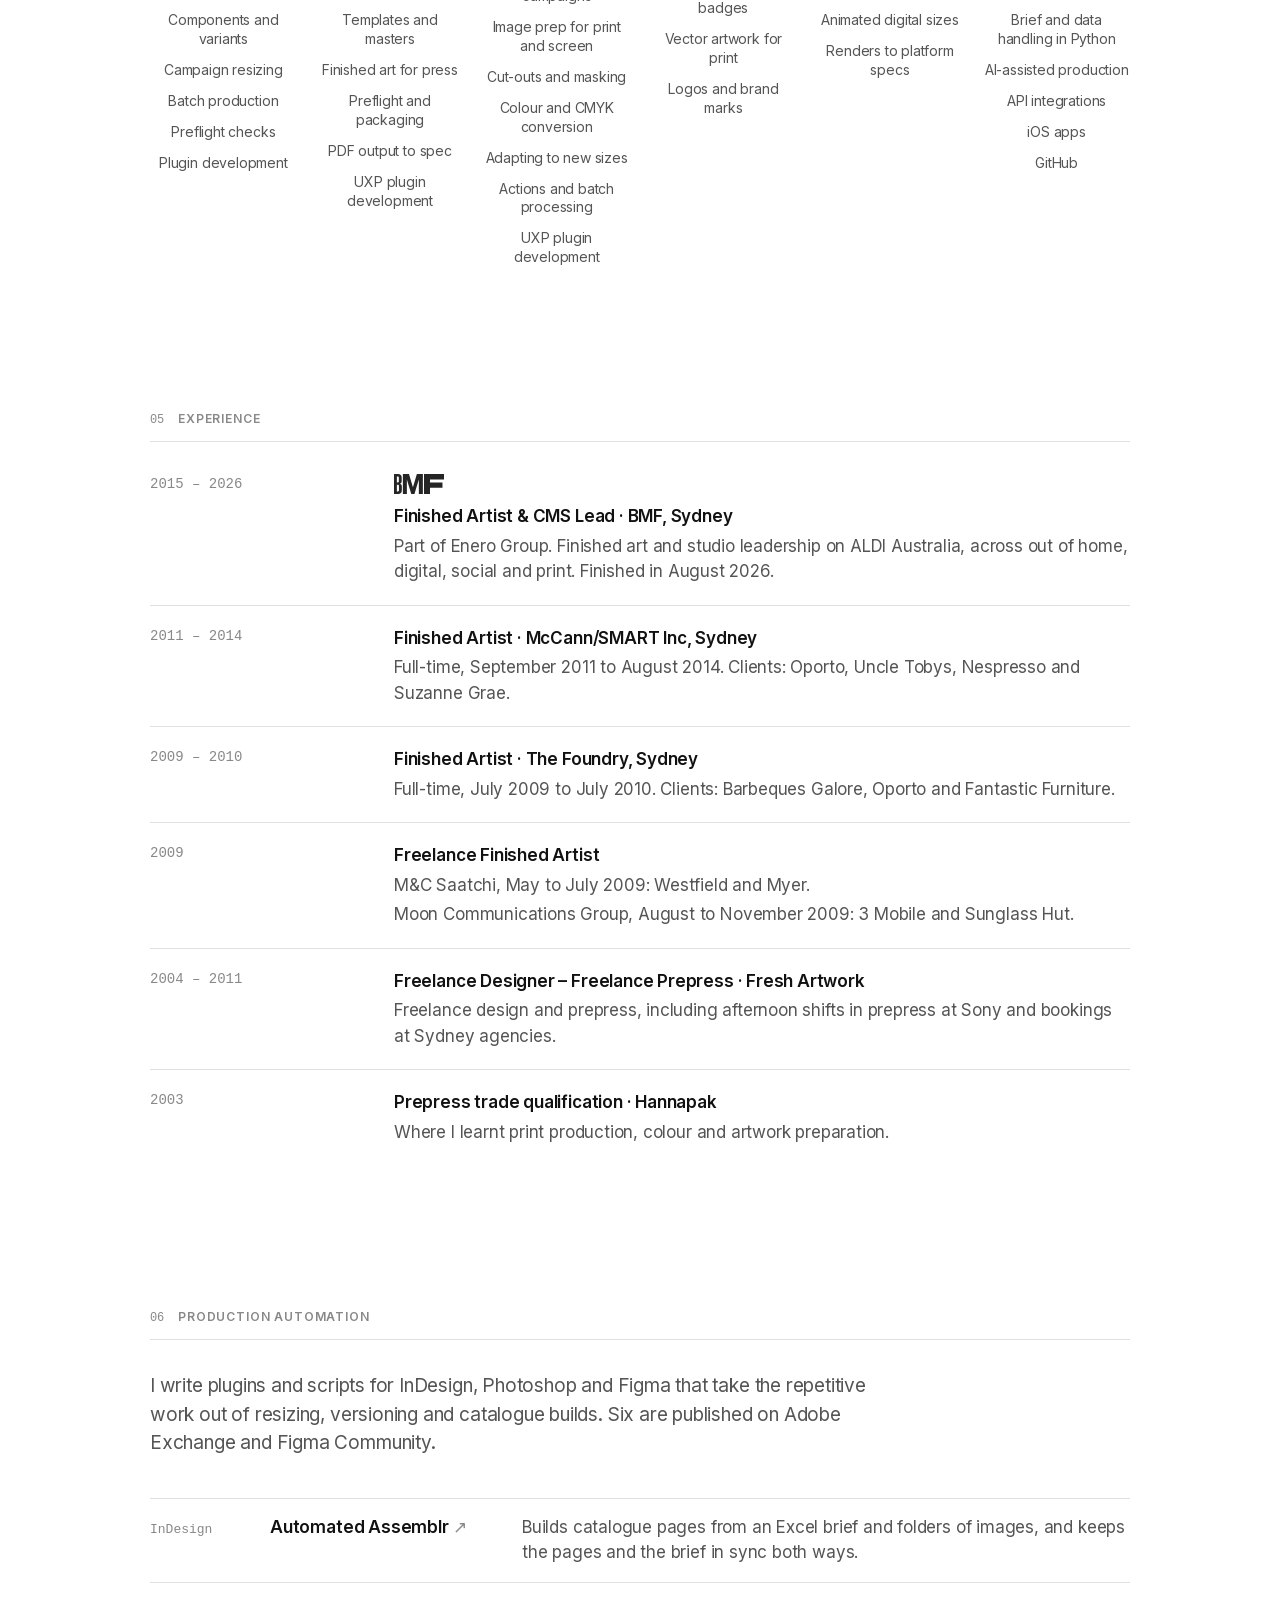
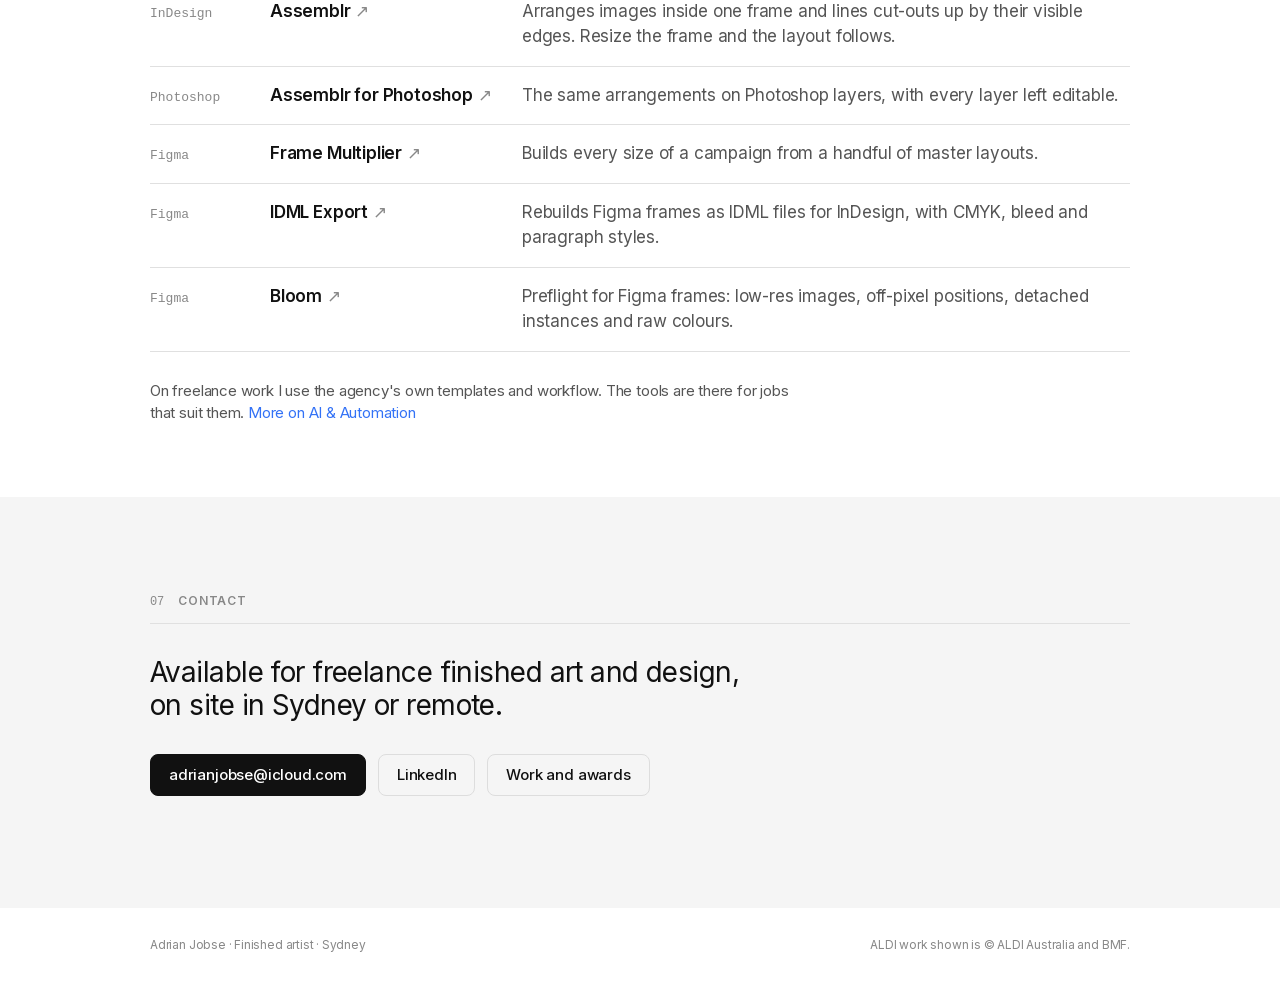
==== commit 0c771951: "Tools: remove the preflight, colour and files rows Co-Authored-By: Claude Opus 5.5 <noreply@anthropi" ====
--- a/index.html
+++ b/index.html
@@ -210,12 +210,6 @@
           </ul>
         </div>
       </div>
-
-      <ul class="rows utilities">
-        <li><span class="row-name">Preflight and output</span><span class="row-text">InDesign Preflight, Acrobat Preflight and Output Preview, and PDF export presets for print and screen.</span></li>
-        <li><span class="row-name">Colour</span><span class="row-text">Colour management for print and screen, with CMYK and RGB outputs from the one master.</span></li>
-        <li><span class="row-name">Files</span><span class="row-text">Packaging, links, version naming, and handover to printers and publishers. Adobe Bridge and digital asset management systems every day.</span></li>
-      </ul>
     </div>
   </section>
 
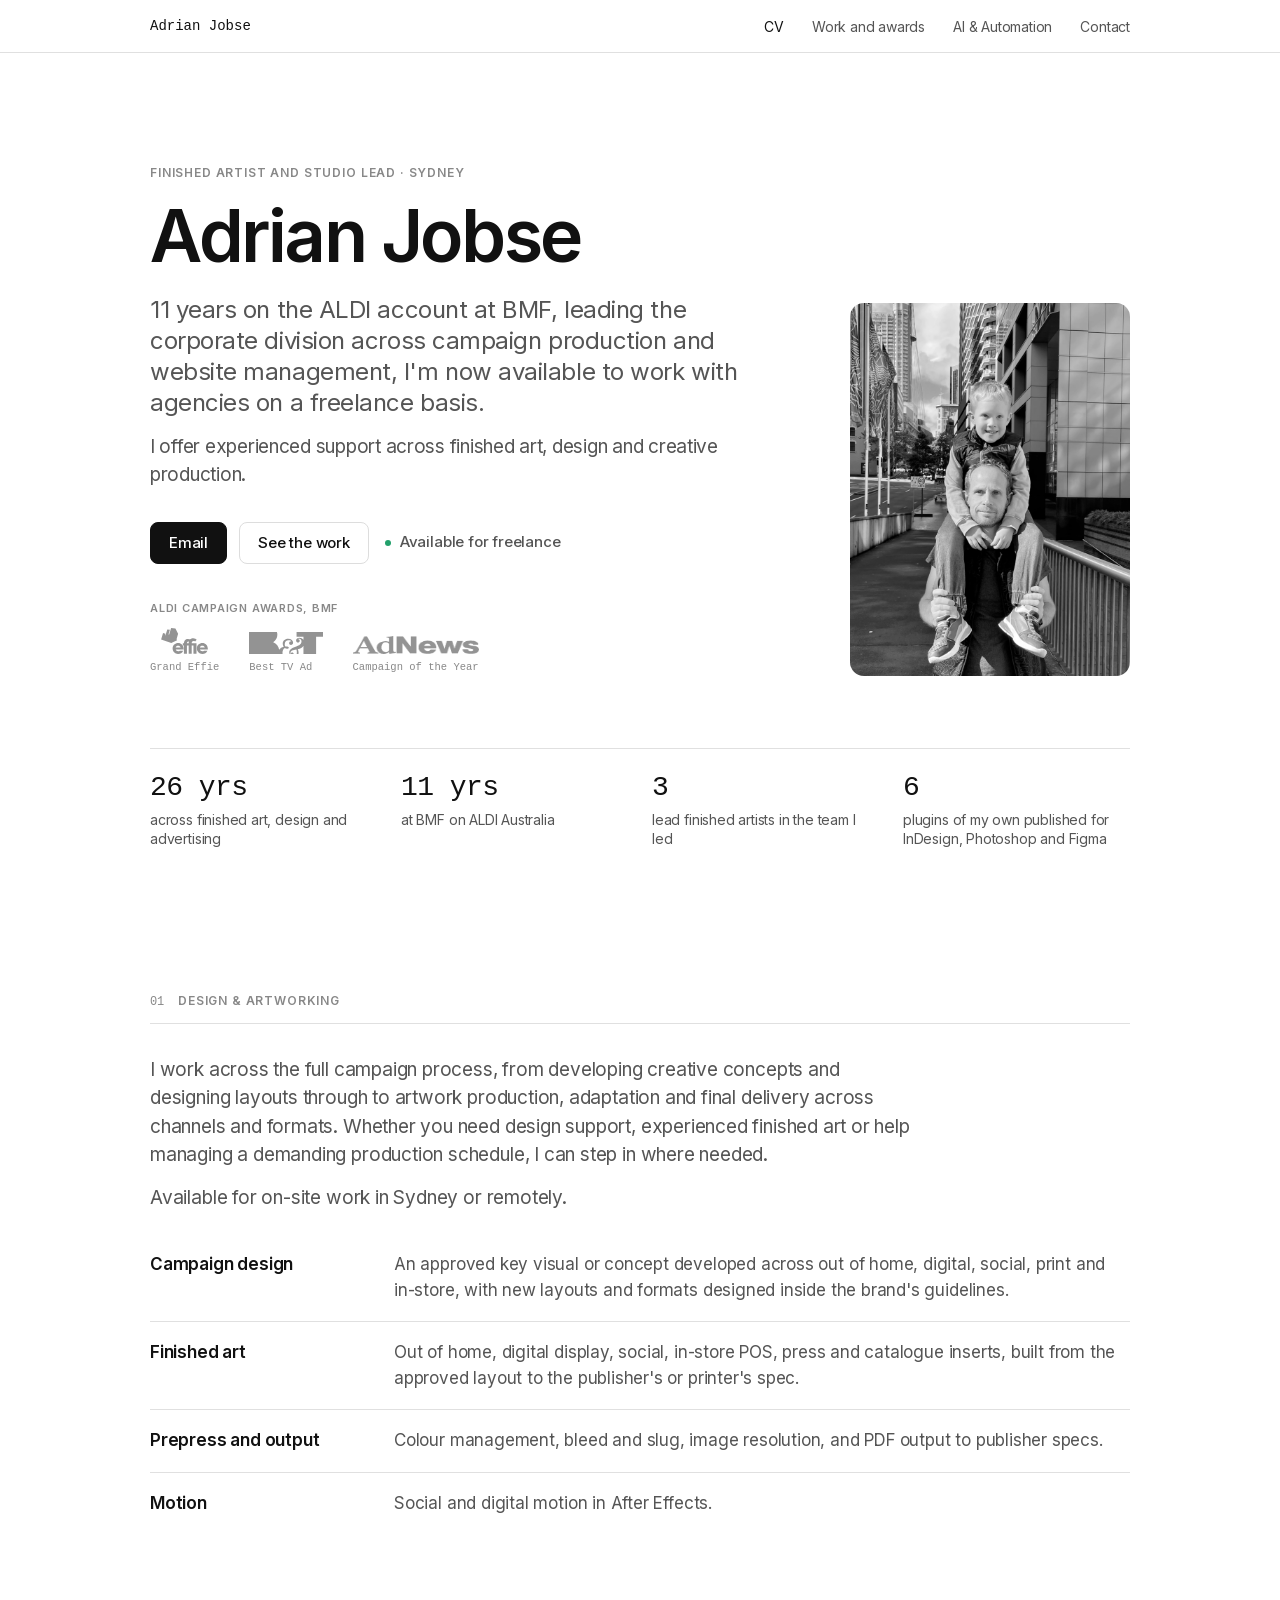
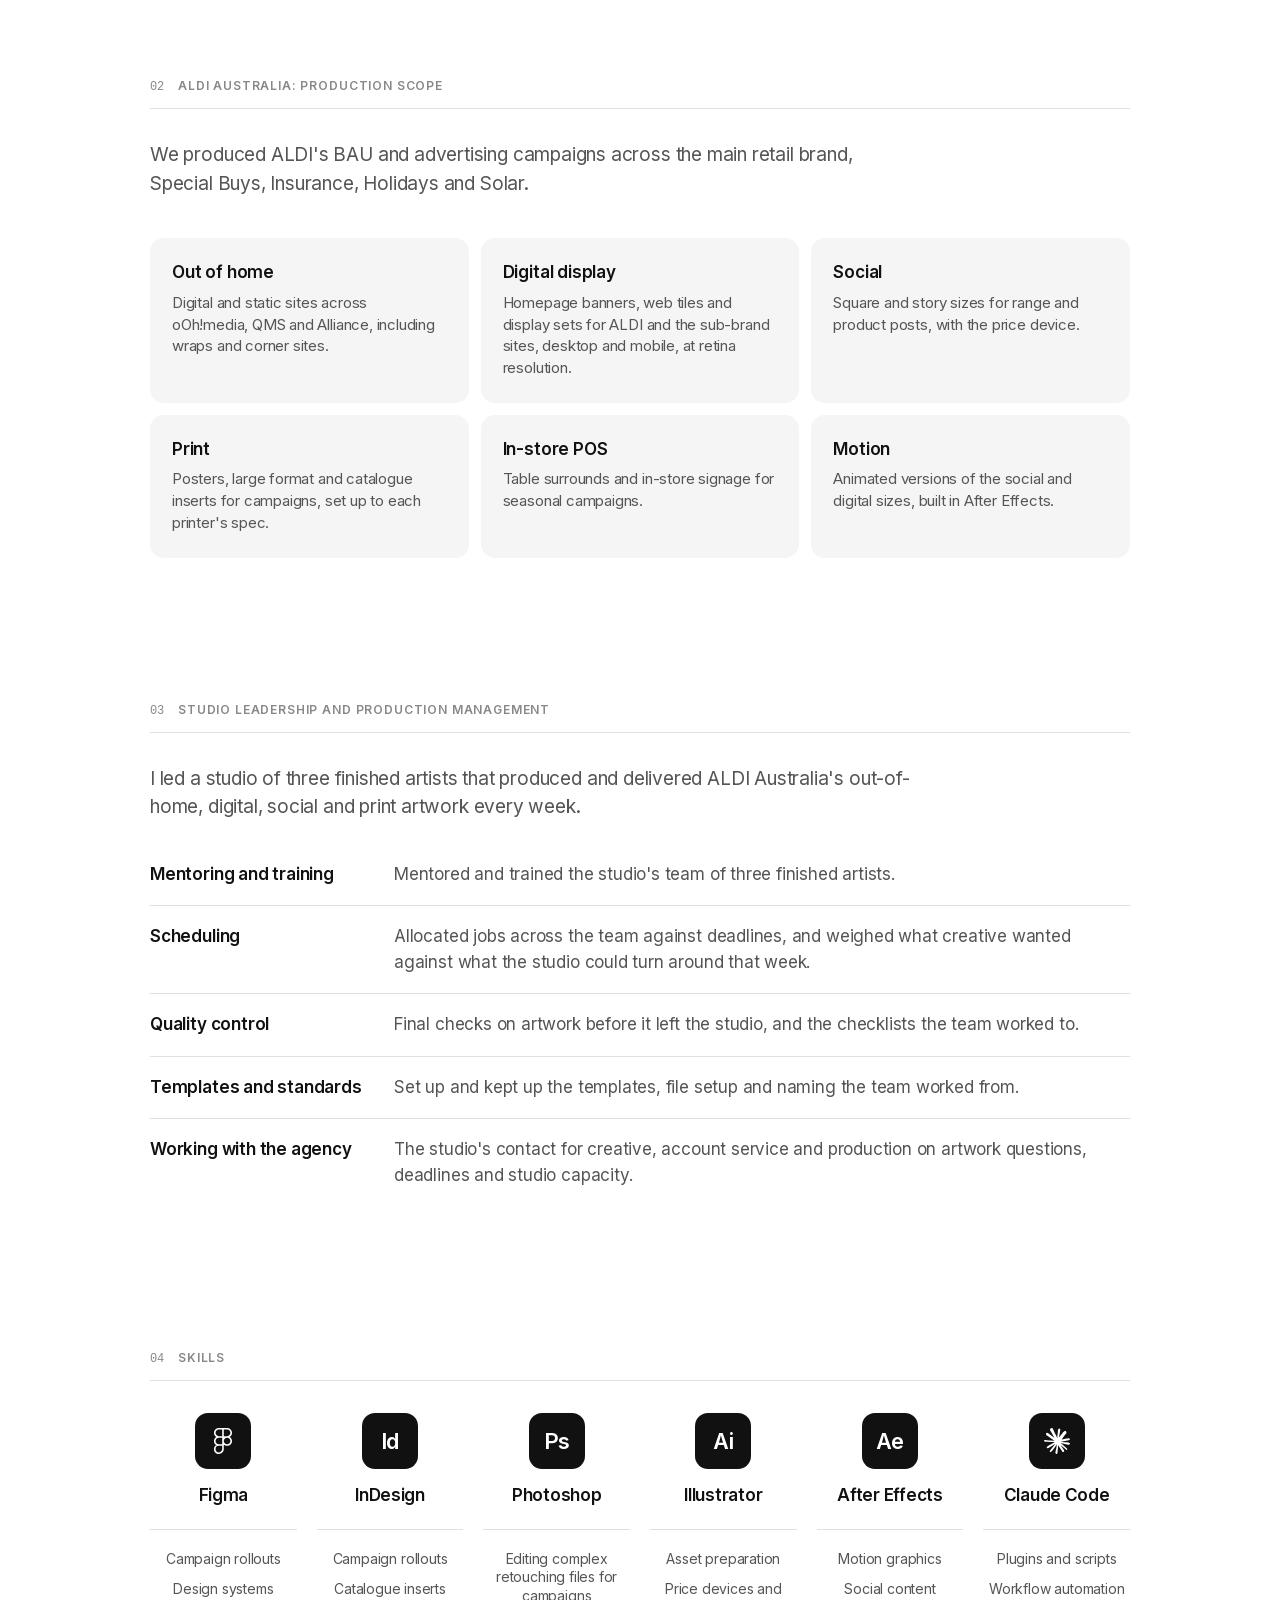
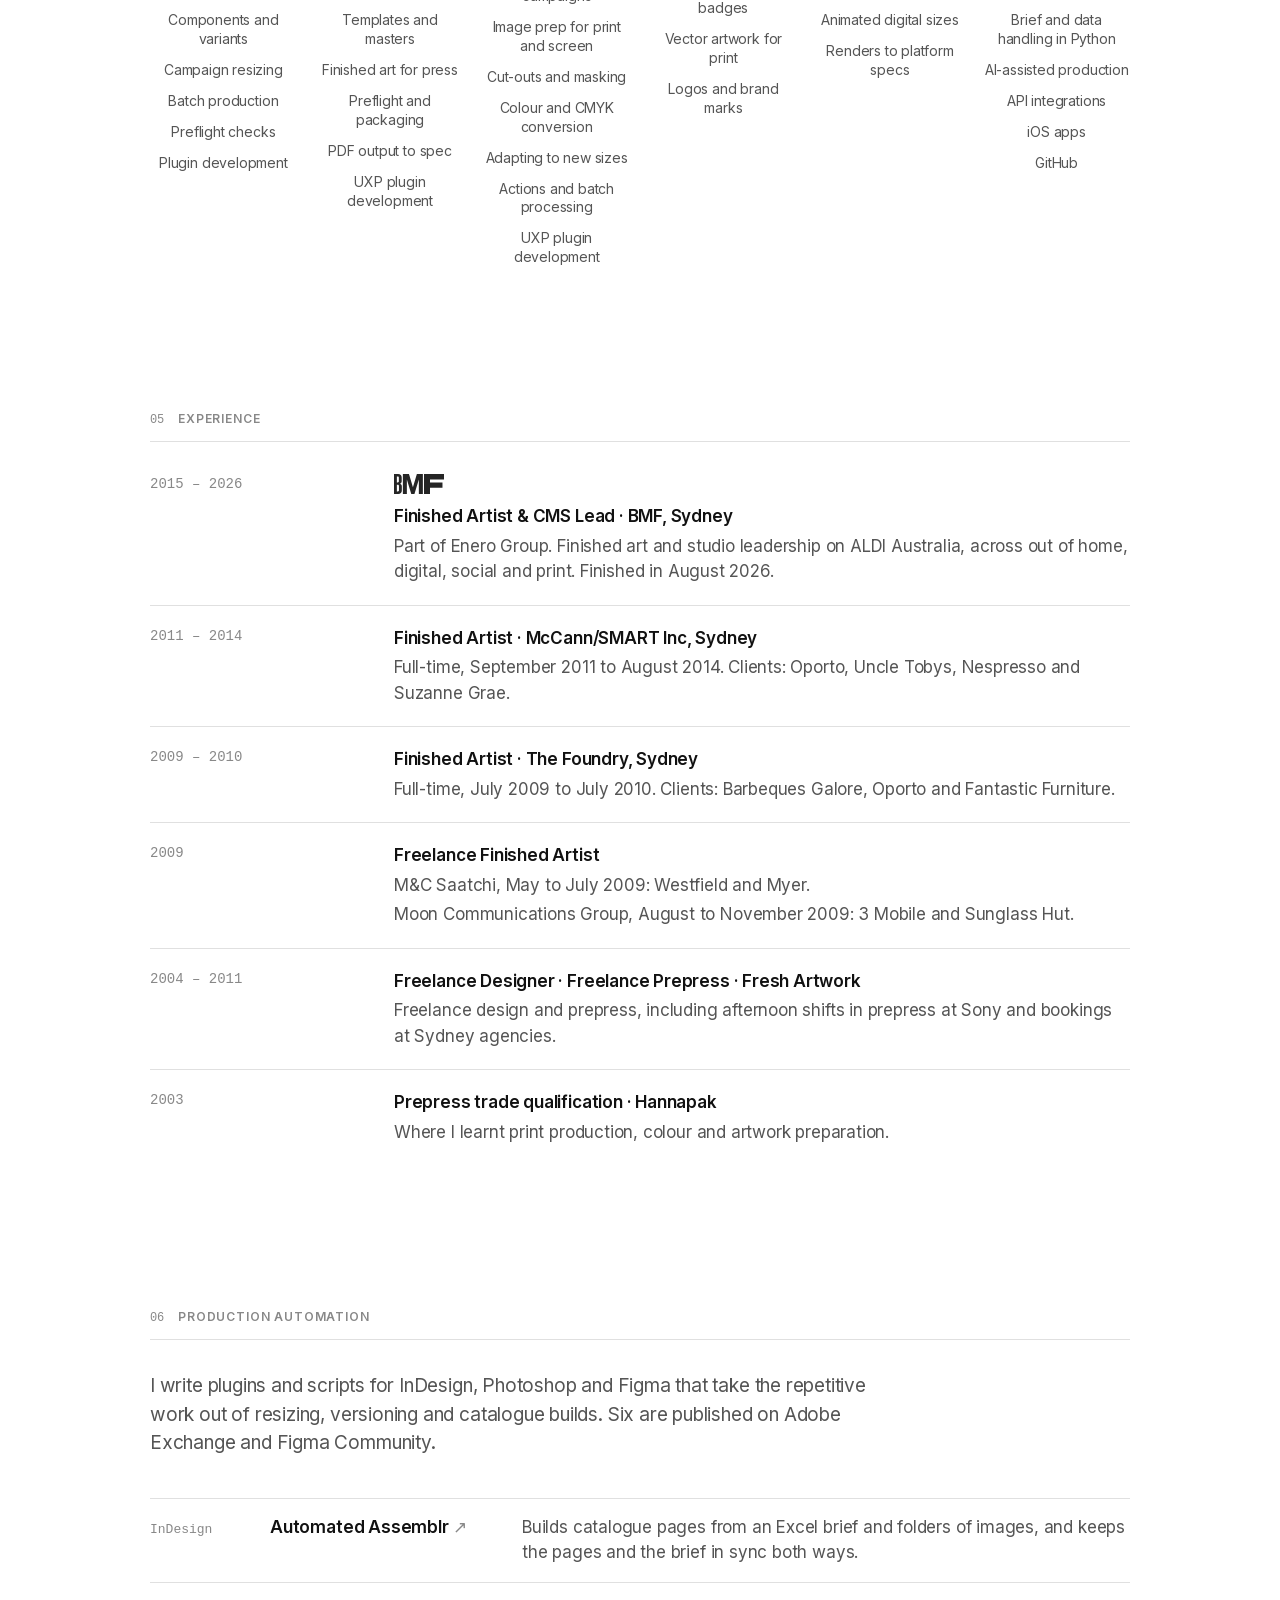
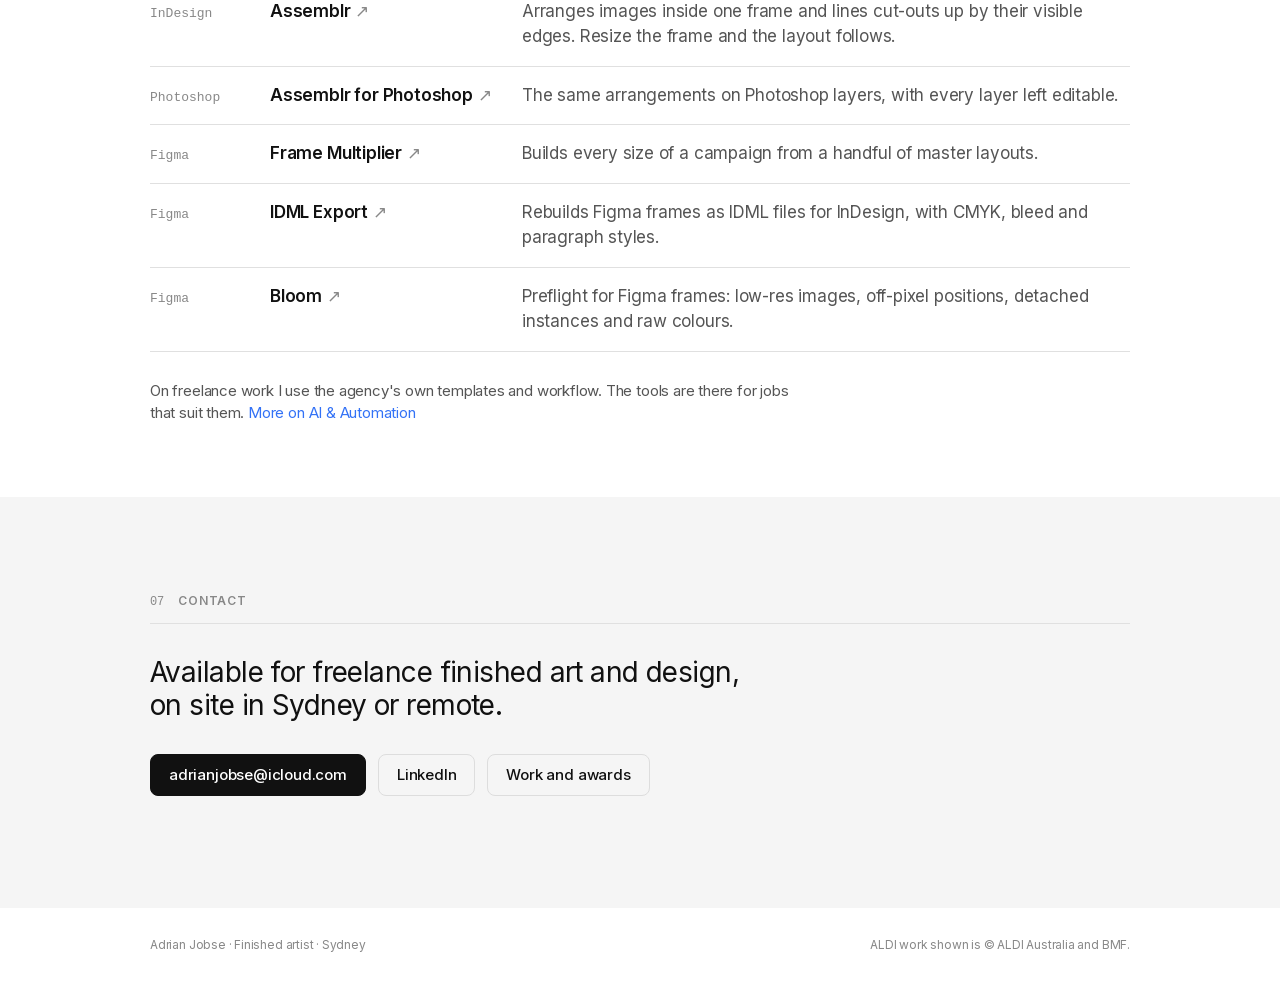
==== commit eb2a7151: "Experience: bullet, not dash, in the Fresh Artwork heading Co-Authored-By: Claude Opus 5.5 <noreply@" ====
--- a/index.html
+++ b/index.html
@@ -250,7 +250,7 @@
         <li>
           <span class="when">2004 – 2011</span>
           <div>
-            <h3>Freelance Designer – Freelance Prepress · Fresh Artwork</h3>
+            <h3>Freelance Designer · Freelance Prepress · Fresh Artwork</h3>
             <p>Freelance design and prepress, including afternoon shifts in prepress at Sony and bookings at Sydney agencies.</p>
           </div>
         </li>
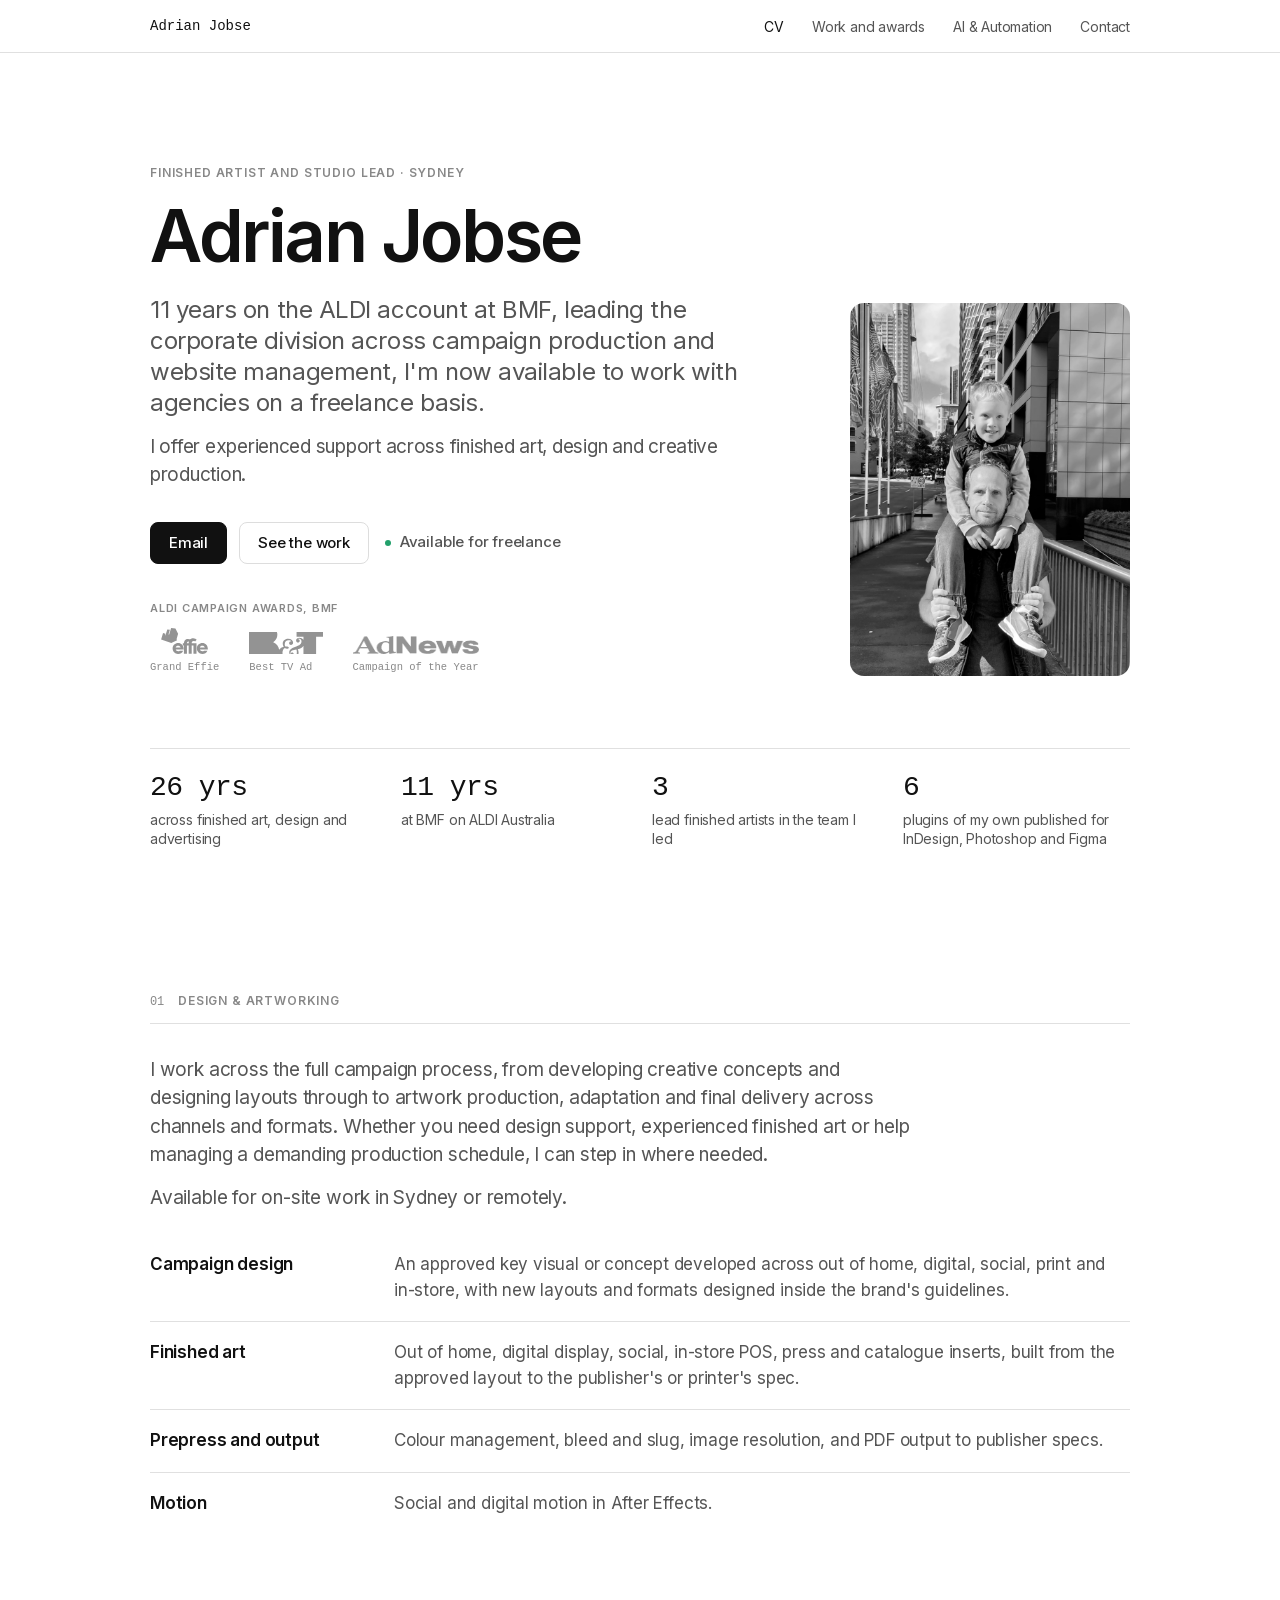
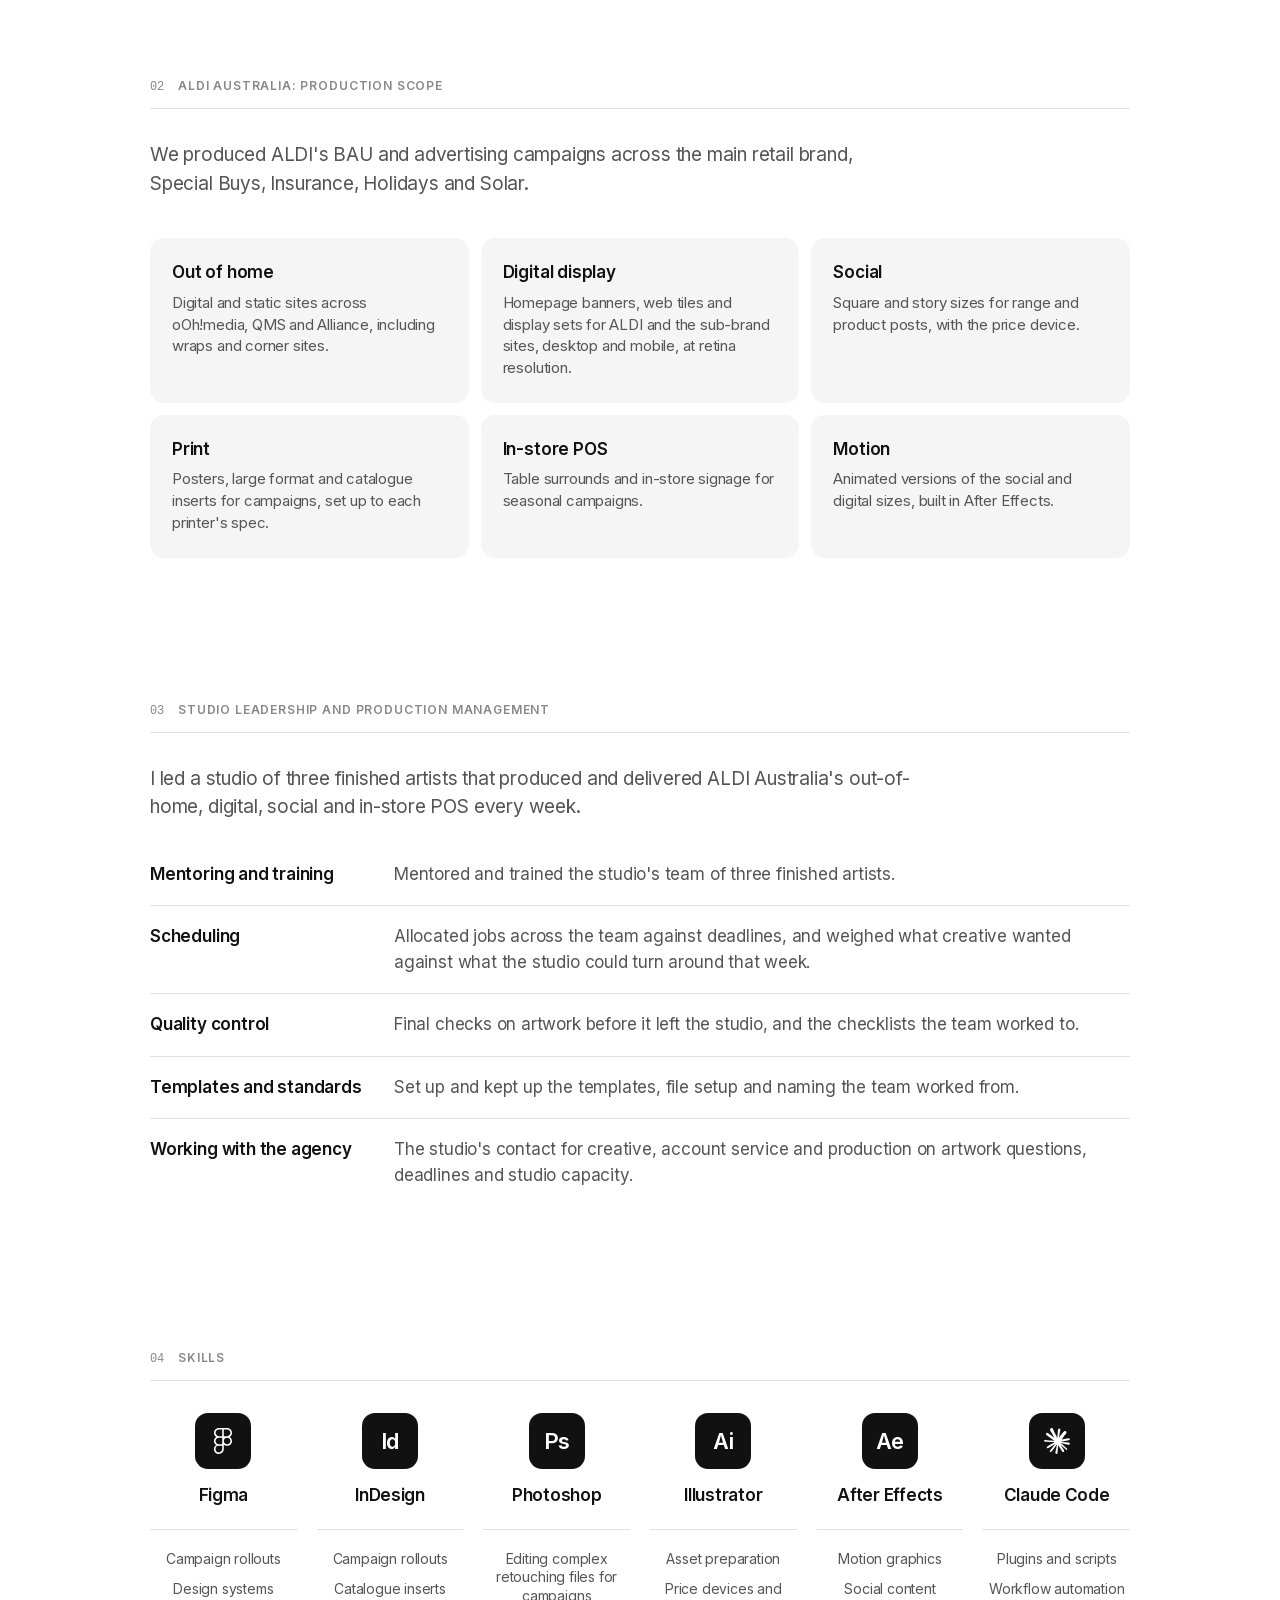
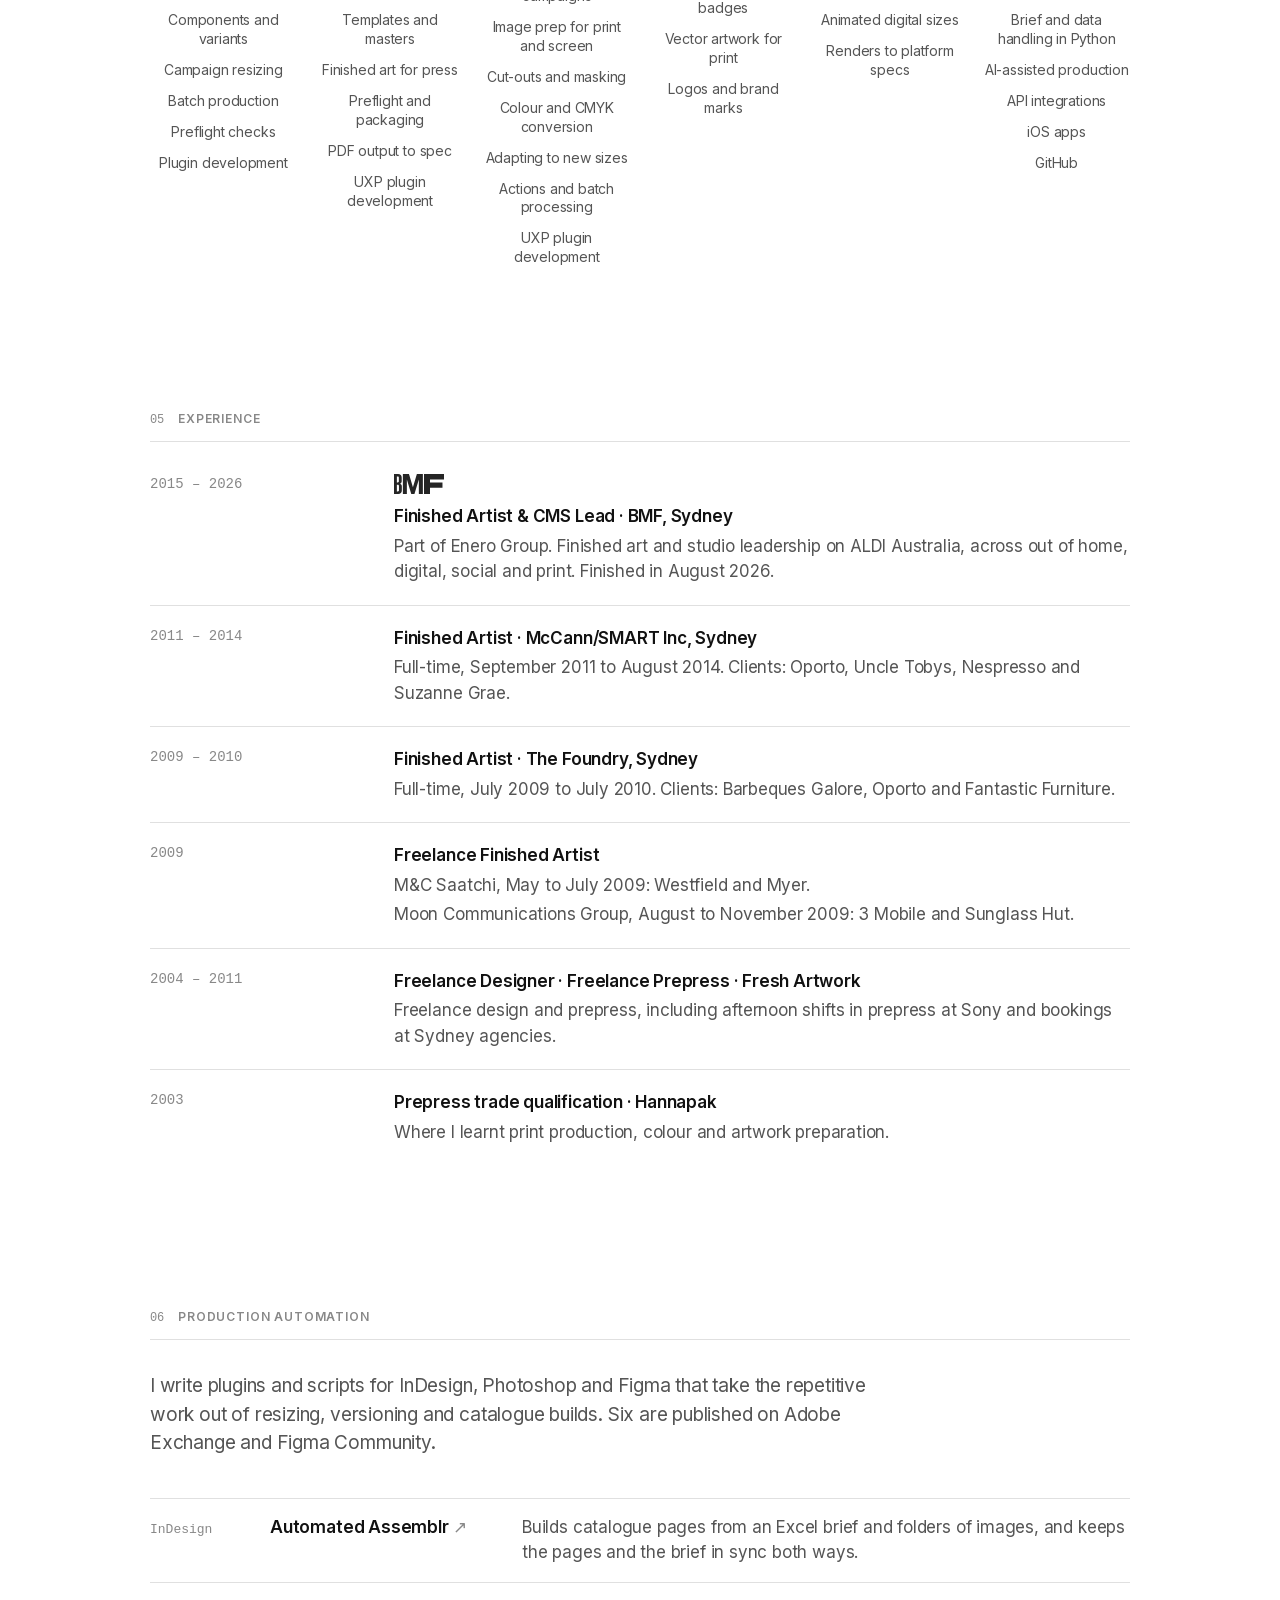
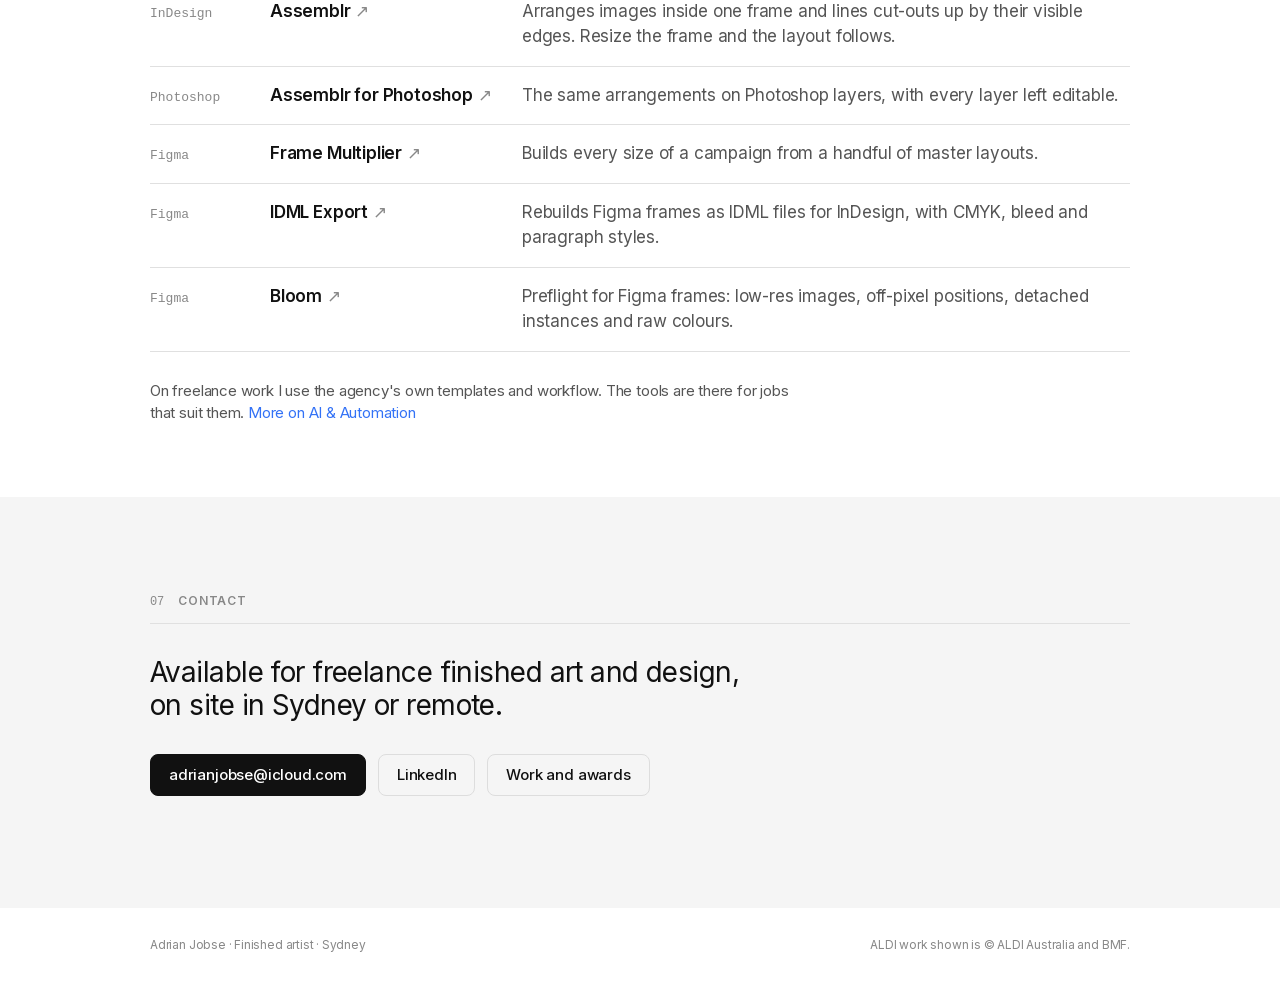
==== commit c276fdc1: "Team: in-store POS, not print artwork Co-Authored-By: Claude Opus 5.5 <noreply@anthropic.com>" ====
--- a/index.html
+++ b/index.html
@@ -120,7 +120,7 @@
   <section class="section" id="team">
     <div class="wrap">
       <div class="section-head"><span class="section-index">03</span><h2 class="label">Studio leadership and production management</h2></div>
-      <p class="lead">I led a studio of three finished artists that produced and delivered ALDI Australia's out-of-home, digital, social and print artwork every week.</p>
+      <p class="lead">I led a studio of three finished artists that produced and delivered ALDI Australia's out-of-home, digital, social and in-store POS every week.</p>
       <ul class="rows">
         <li><span class="row-name">Mentoring and training</span><span class="row-text">Mentored and trained the studio's team of three finished artists.</span></li>
         <li><span class="row-name">Scheduling</span><span class="row-text">Allocated jobs across the team against deadlines, and weighed what creative wanted against what the studio could turn around that week.</span></li>
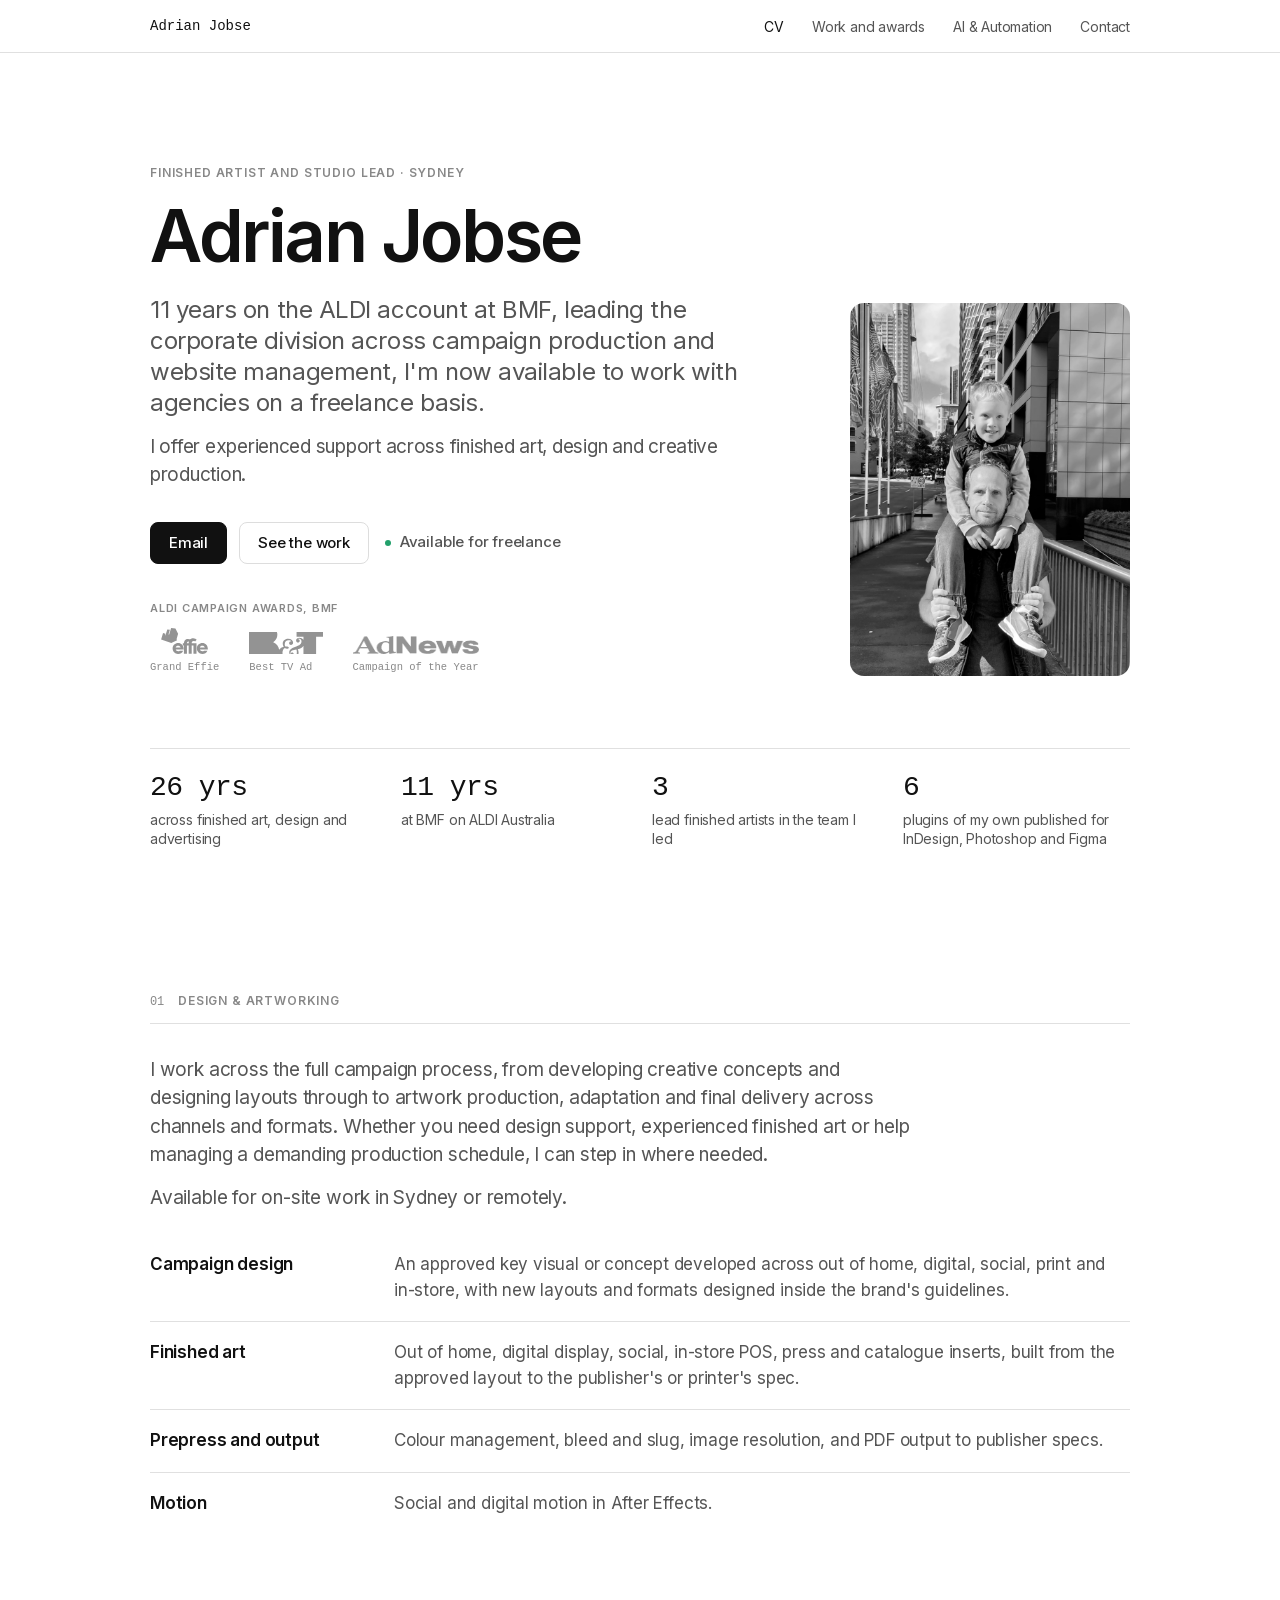
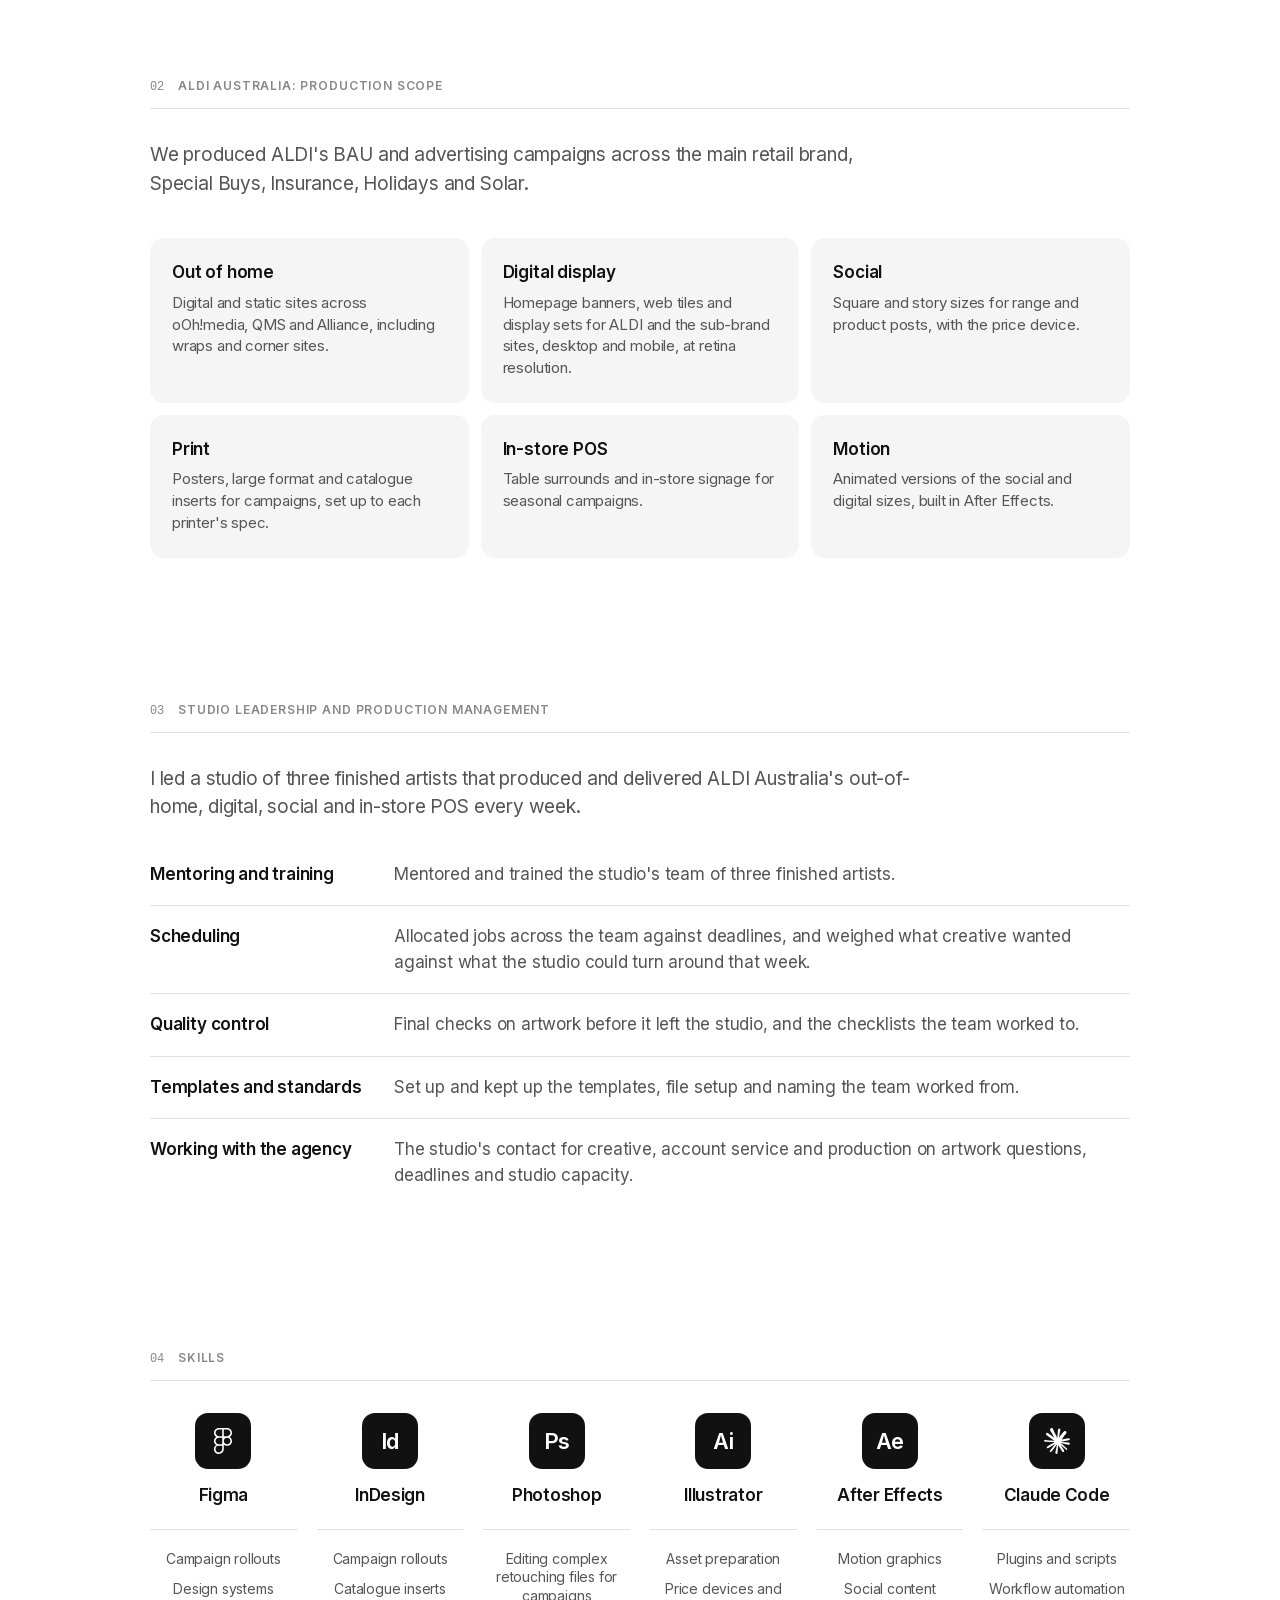
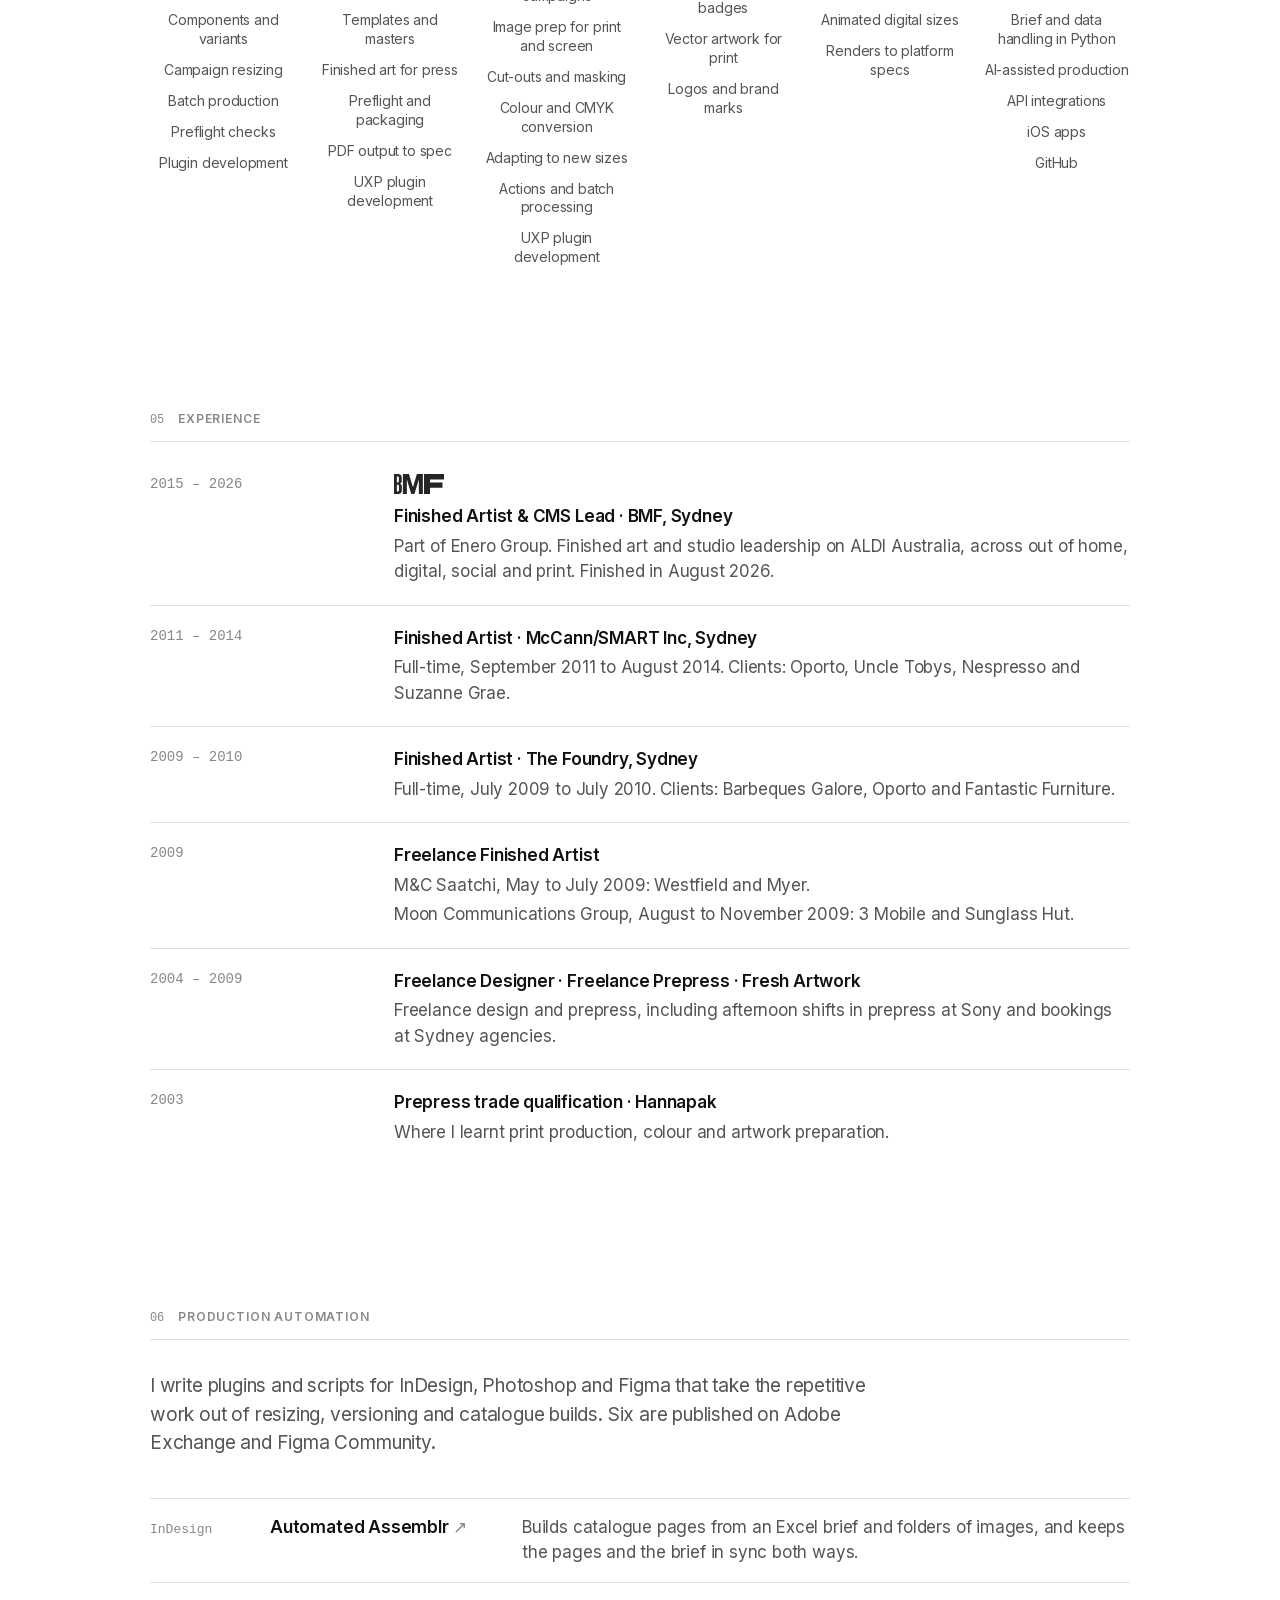
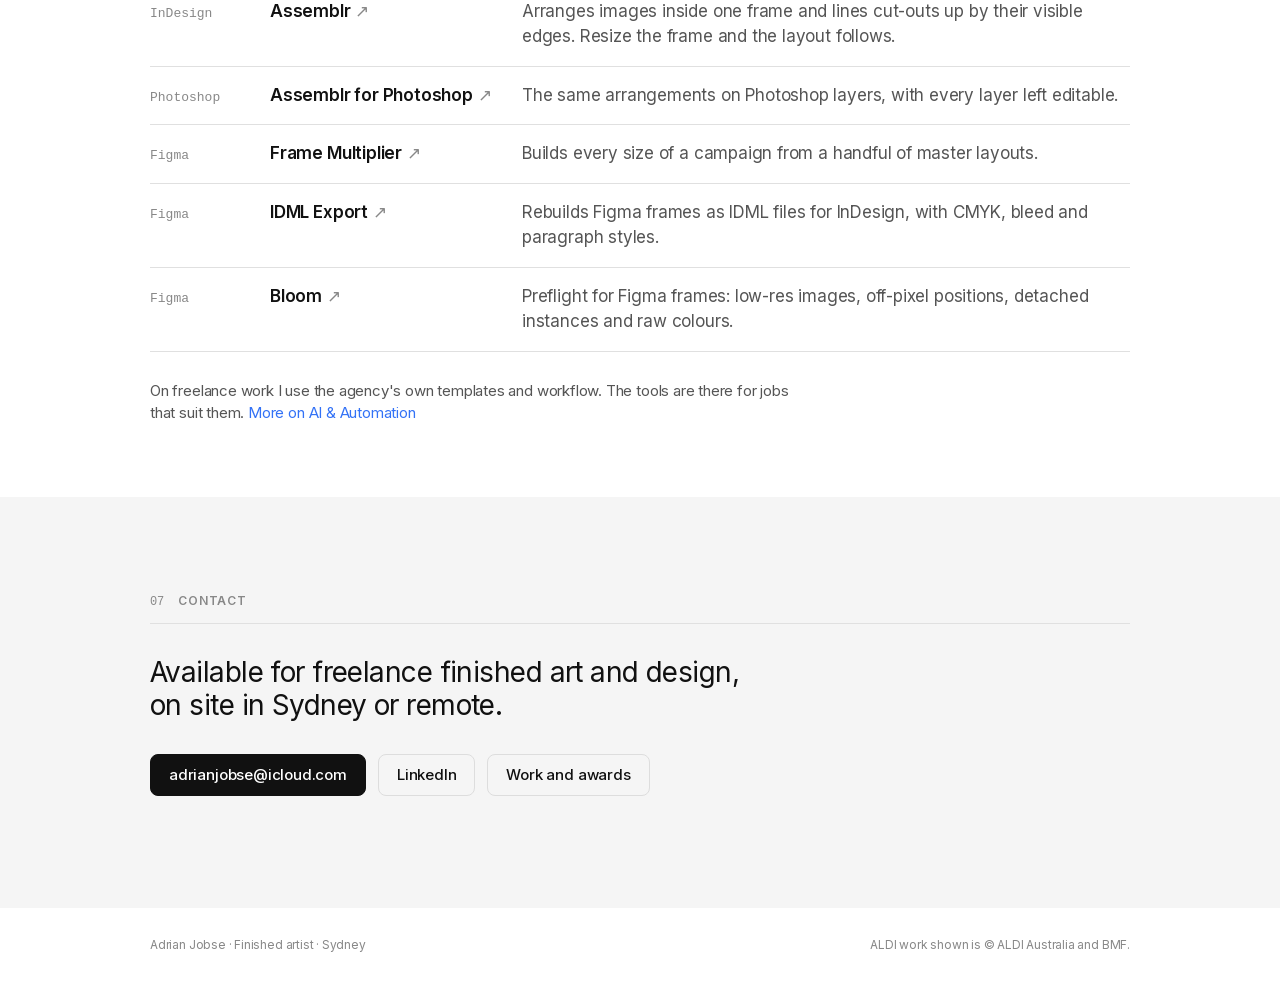
==== commit 521c9954: "Experience: Fresh Artwork 2004 – 2009 Co-Authored-By: Claude Opus 5.5 <noreply@anthropic.com>" ====
--- a/index.html
+++ b/index.html
@@ -248,7 +248,7 @@
           </div>
         </li>
         <li>
-          <span class="when">2004 – 2011</span>
+          <span class="when">2004 – 2009</span>
           <div>
             <h3>Freelance Designer · Freelance Prepress · Fresh Artwork</h3>
             <p>Freelance design and prepress, including afternoon shifts in prepress at Sony and bookings at Sydney agencies.</p>
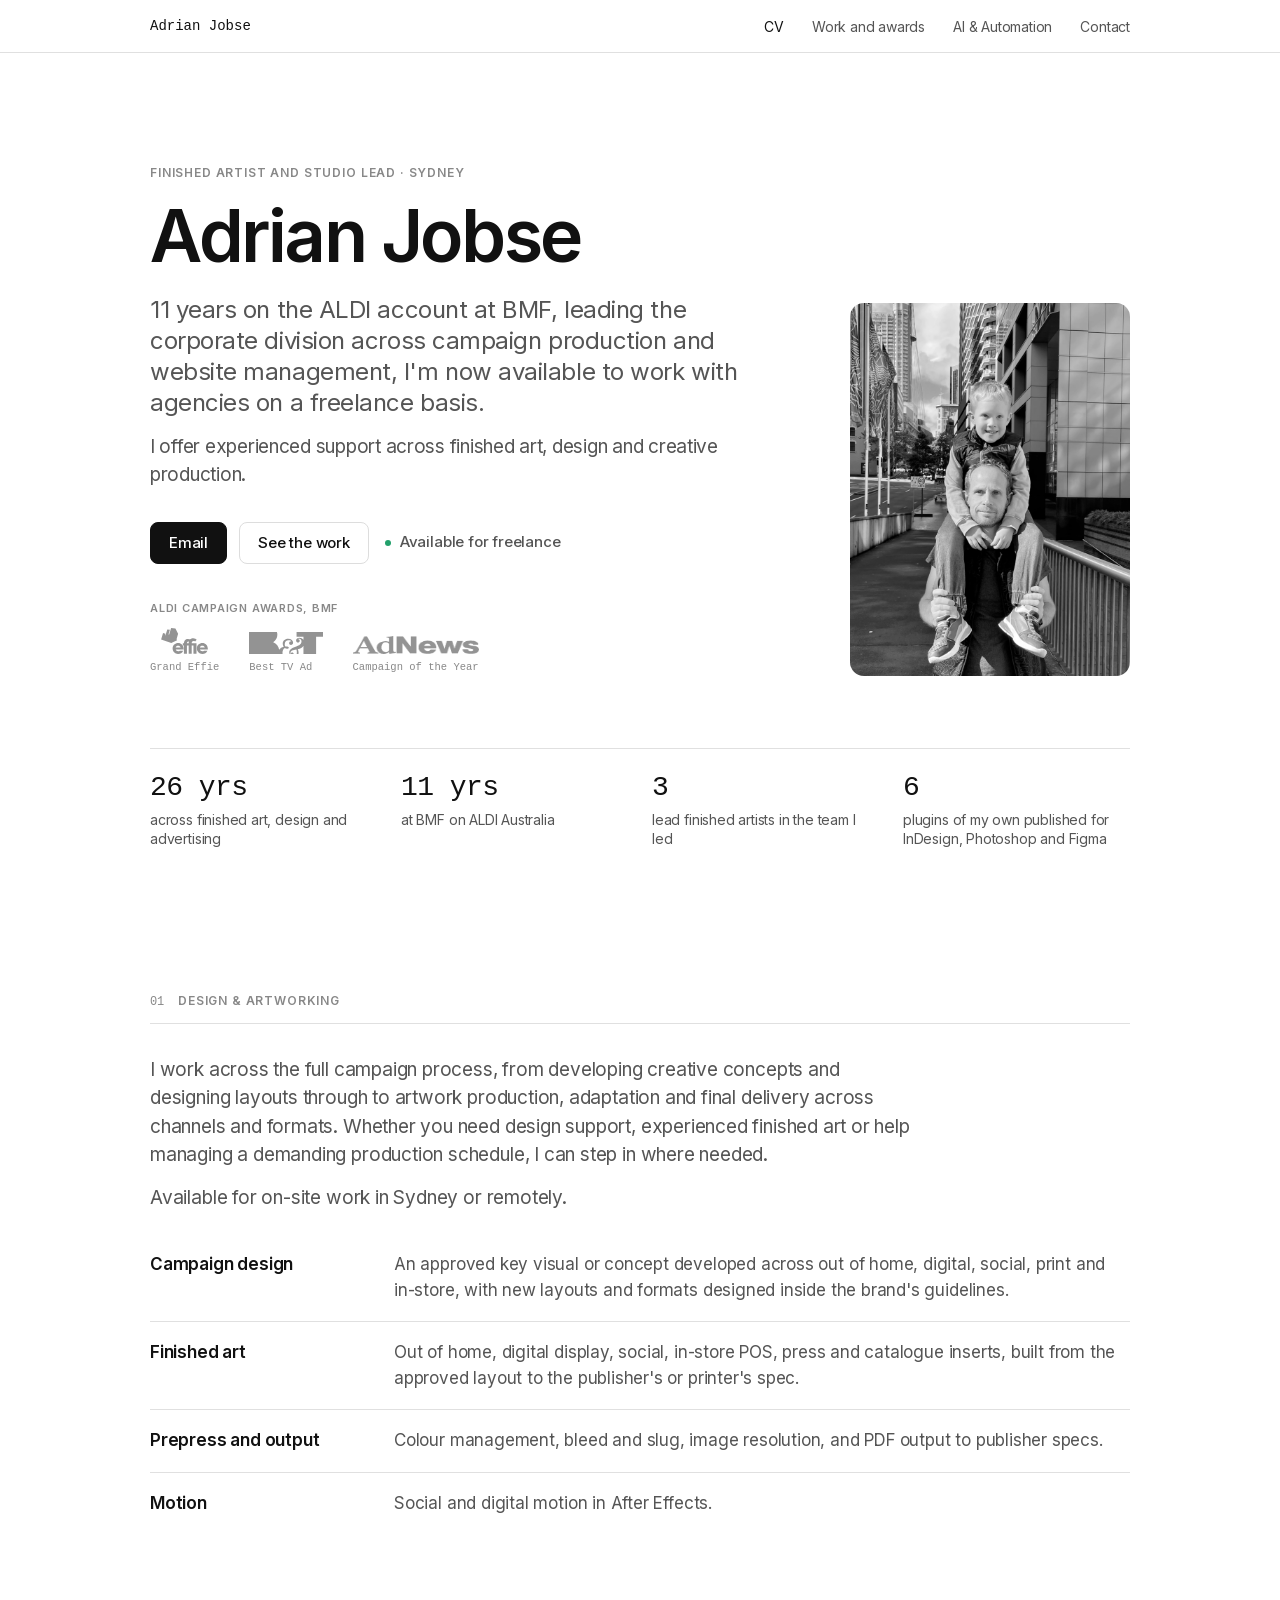
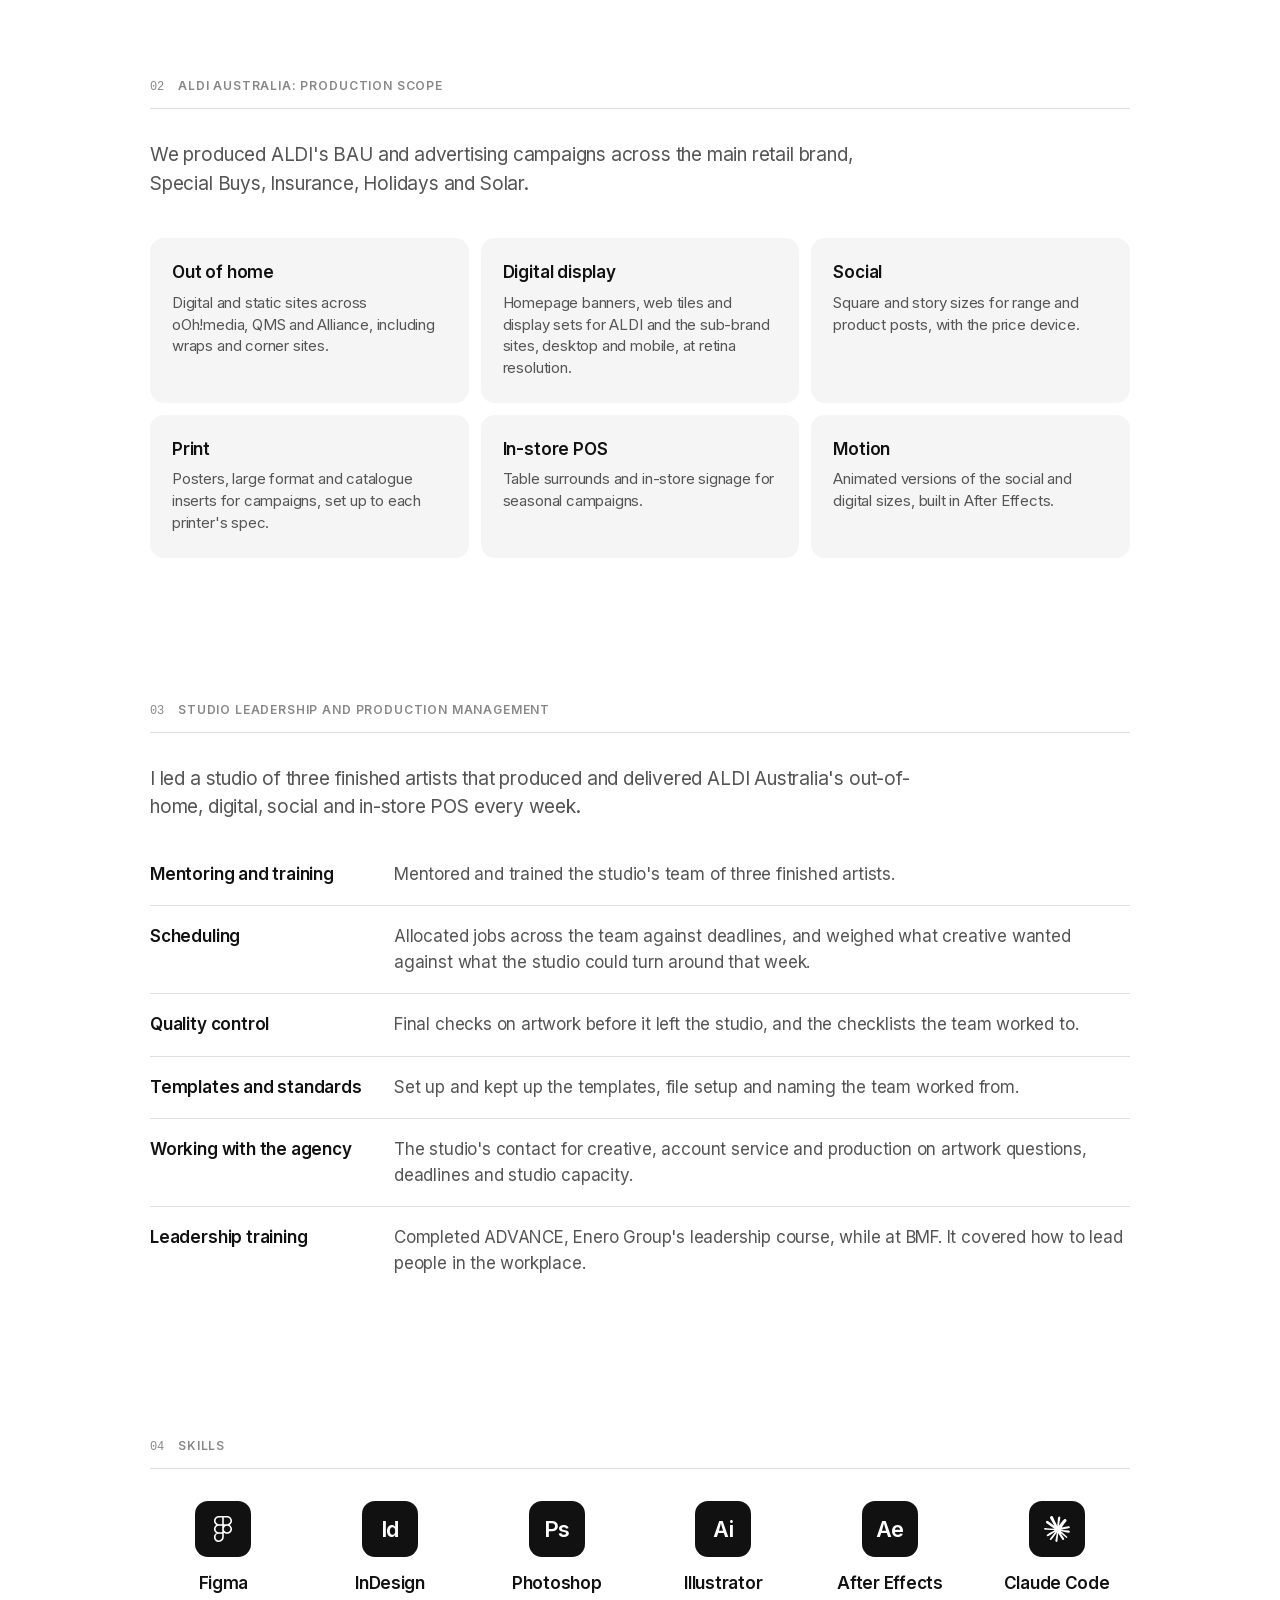
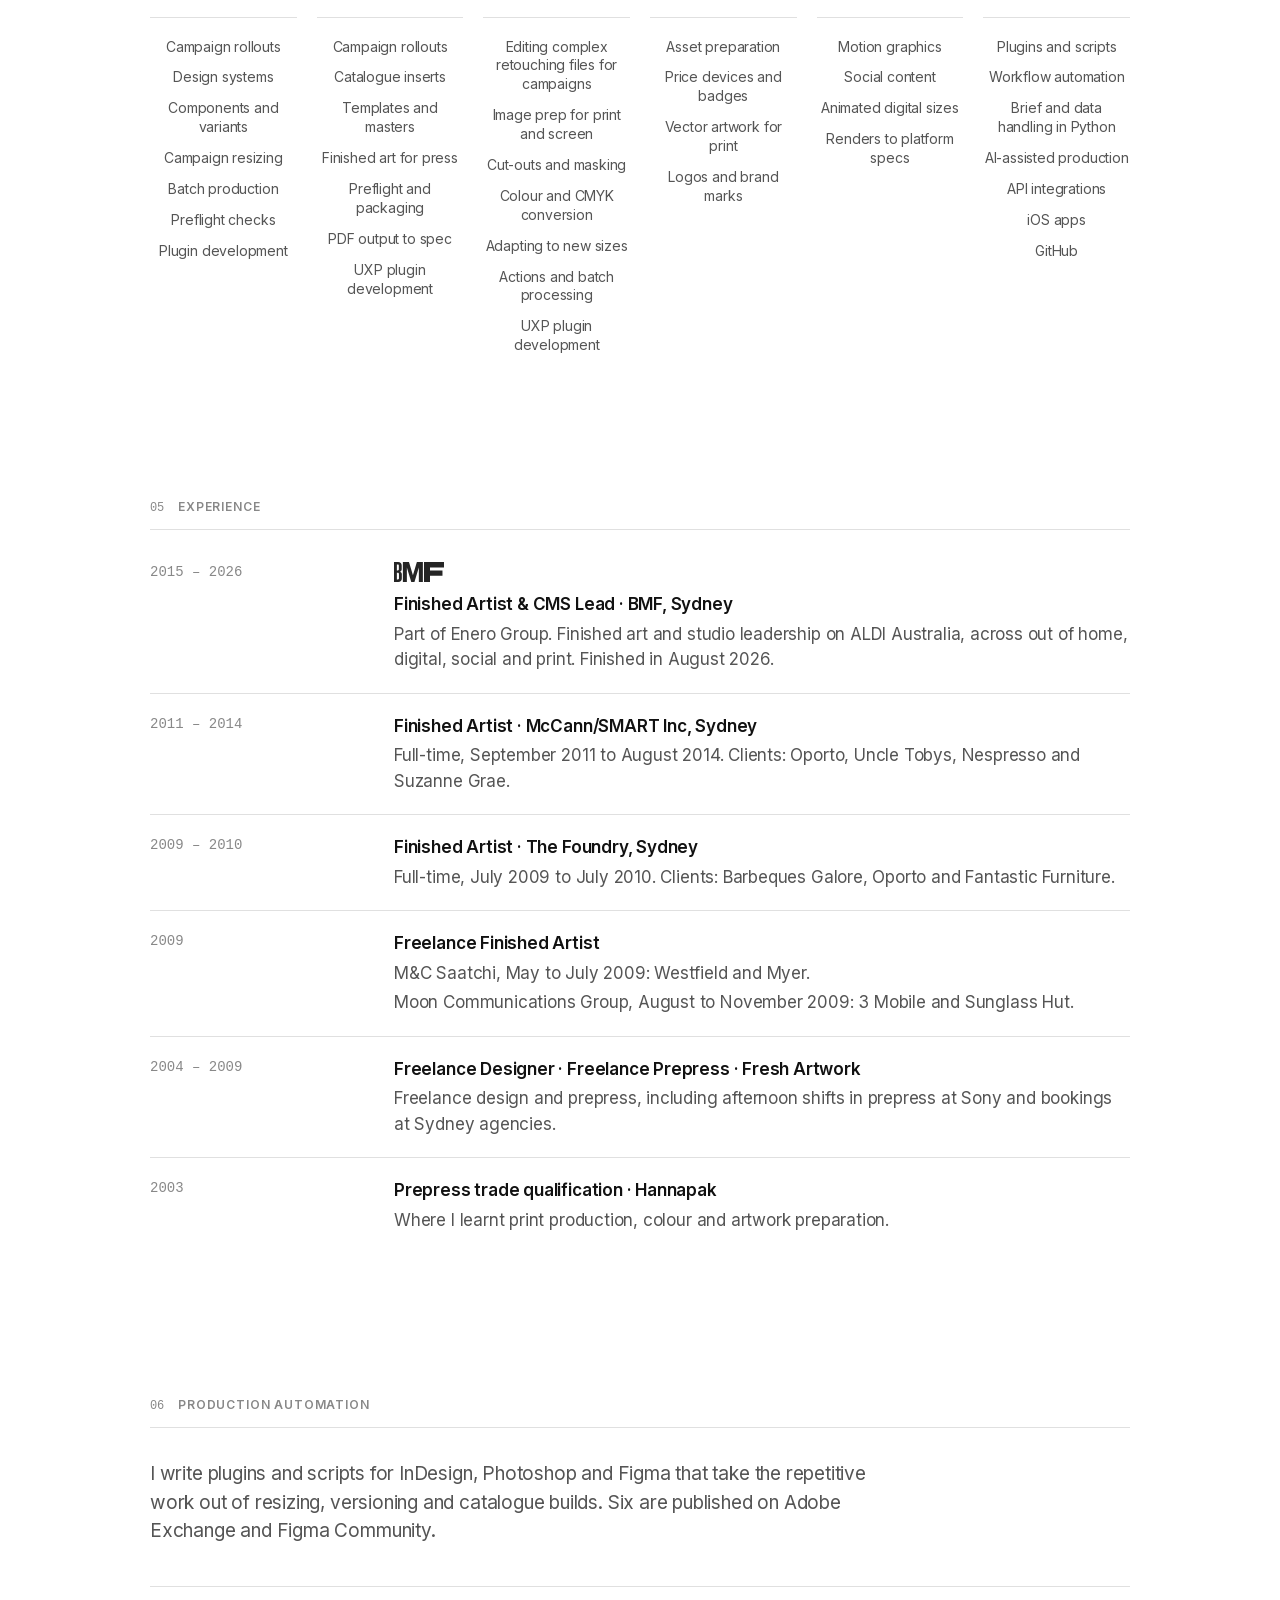
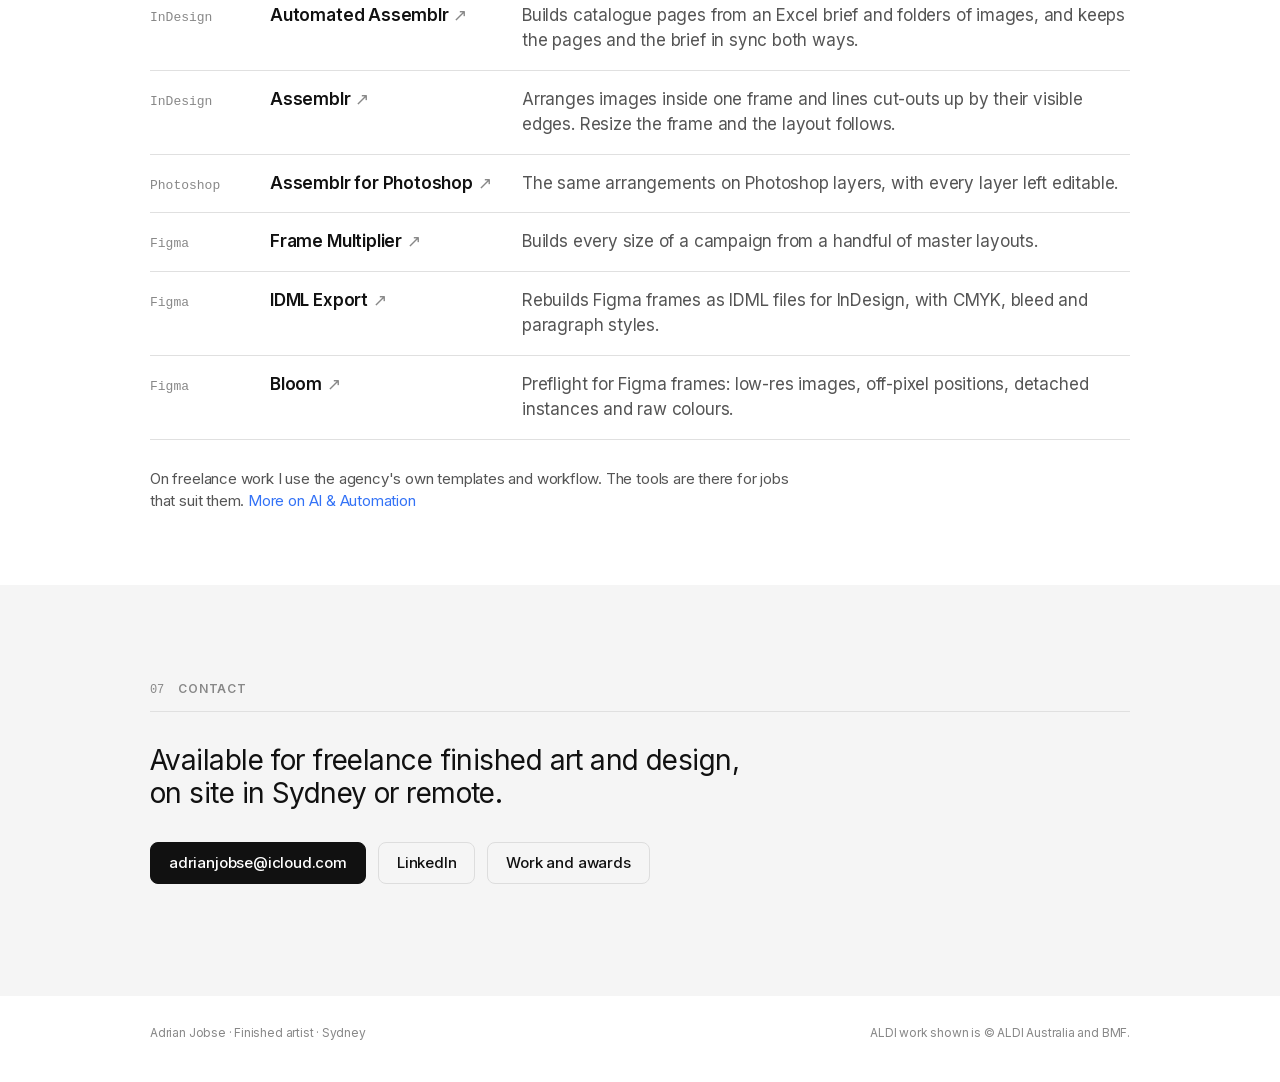
==== commit b6698114: "Leadership: ADVANCE, Enero Group's leadership course Co-Authored-By: Claude Opus 5.5 <noreply@anthro" ====
--- a/index.html
+++ b/index.html
@@ -127,6 +127,7 @@
         <li><span class="row-name">Quality control</span><span class="row-text">Final checks on artwork before it left the studio, and the checklists the team worked to.</span></li>
         <li><span class="row-name">Templates and standards</span><span class="row-text">Set up and kept up the templates, file setup and naming the team worked from.</span></li>
         <li><span class="row-name">Working with the agency</span><span class="row-text">The studio's contact for creative, account service and production on artwork questions, deadlines and studio capacity.</span></li>
+        <li><span class="row-name">Leadership training</span><span class="row-text">Completed ADVANCE, Enero Group's leadership course, while at BMF. It covered how to lead people in the workplace.</span></li>
       </ul>
     </div>
   </section>
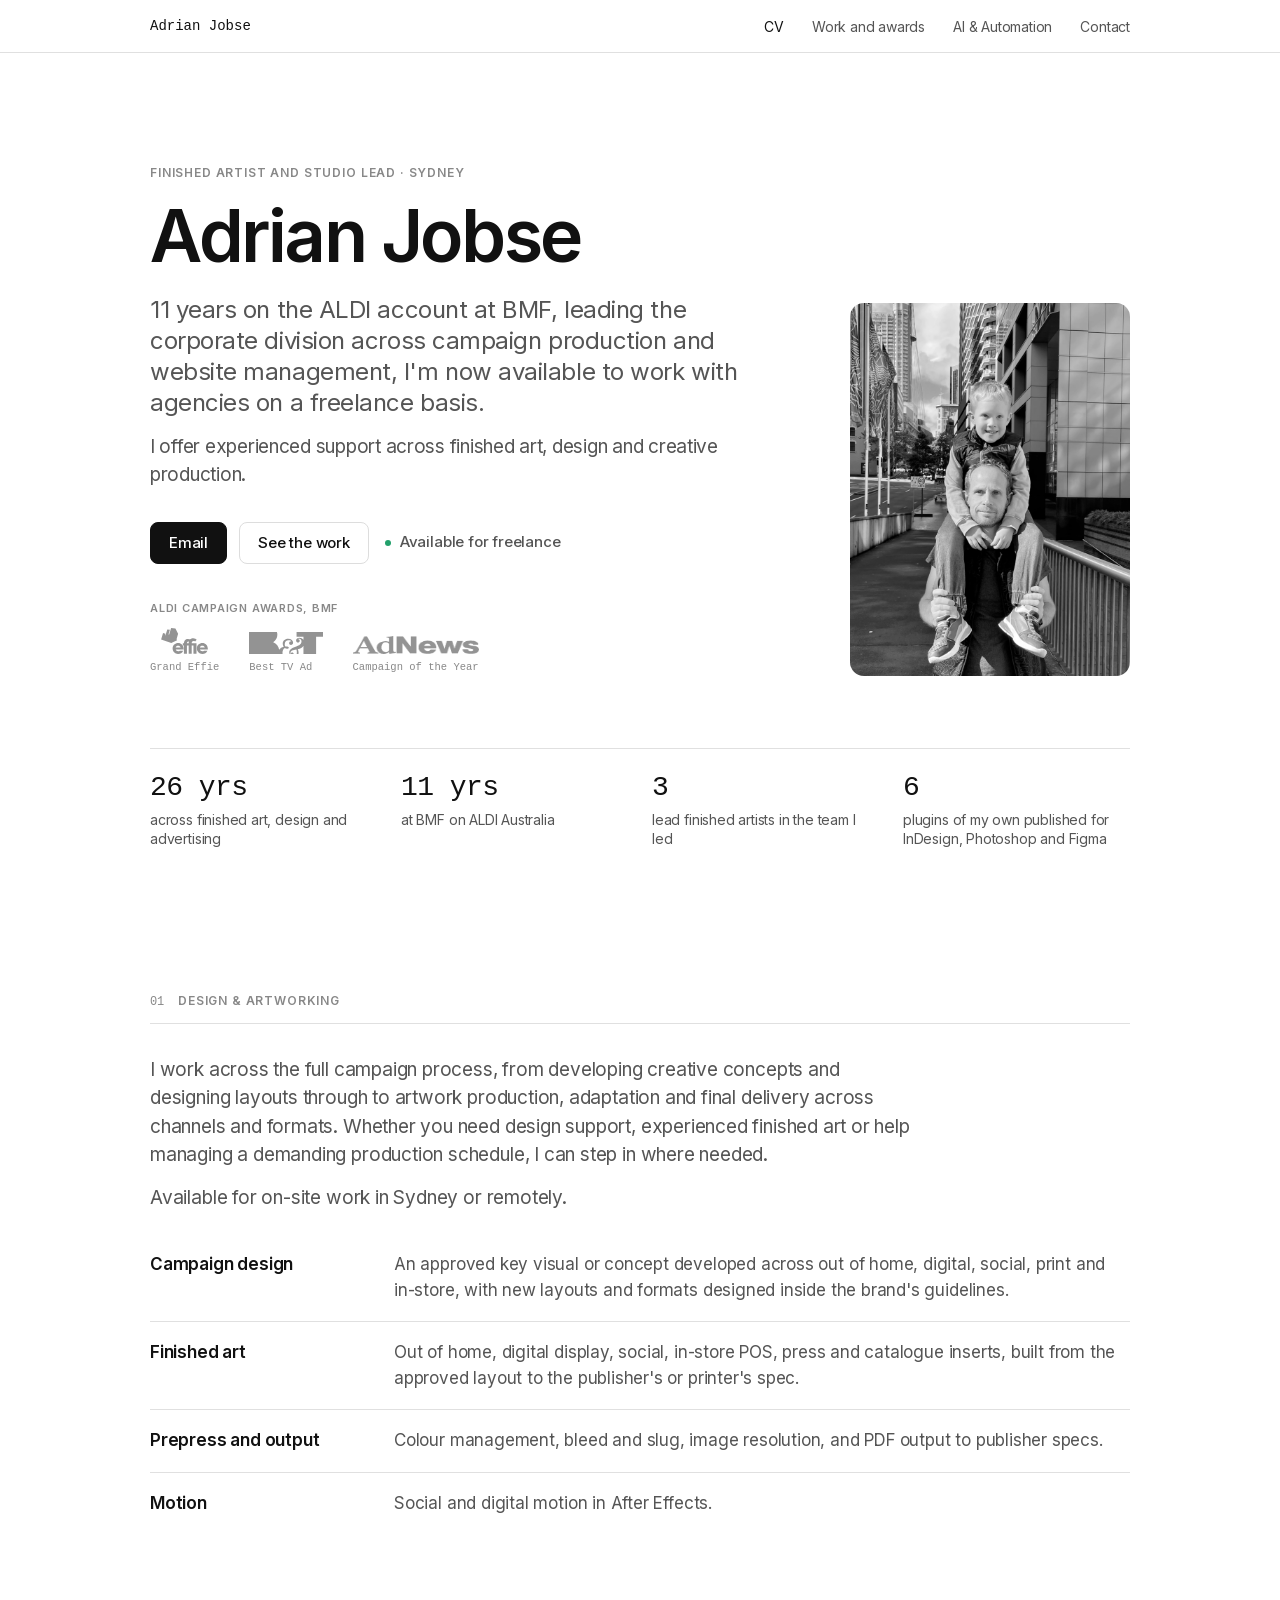
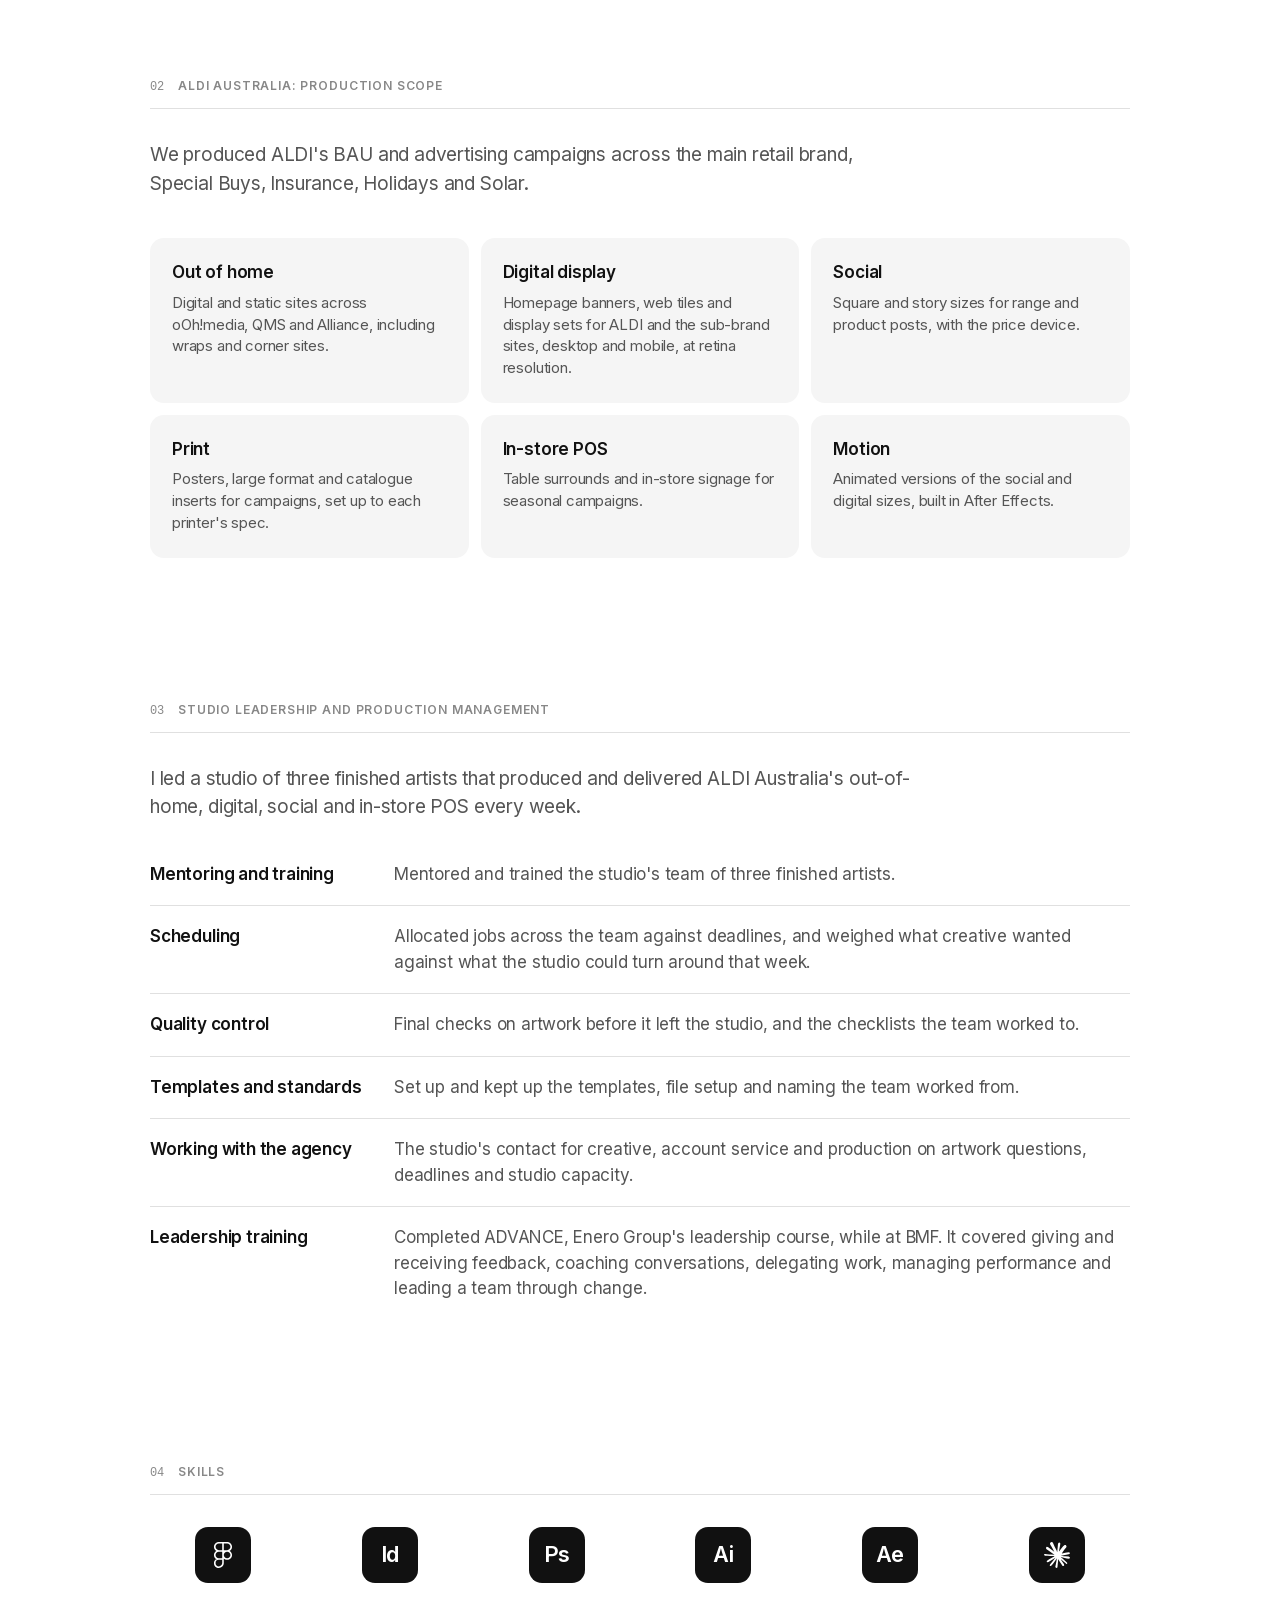
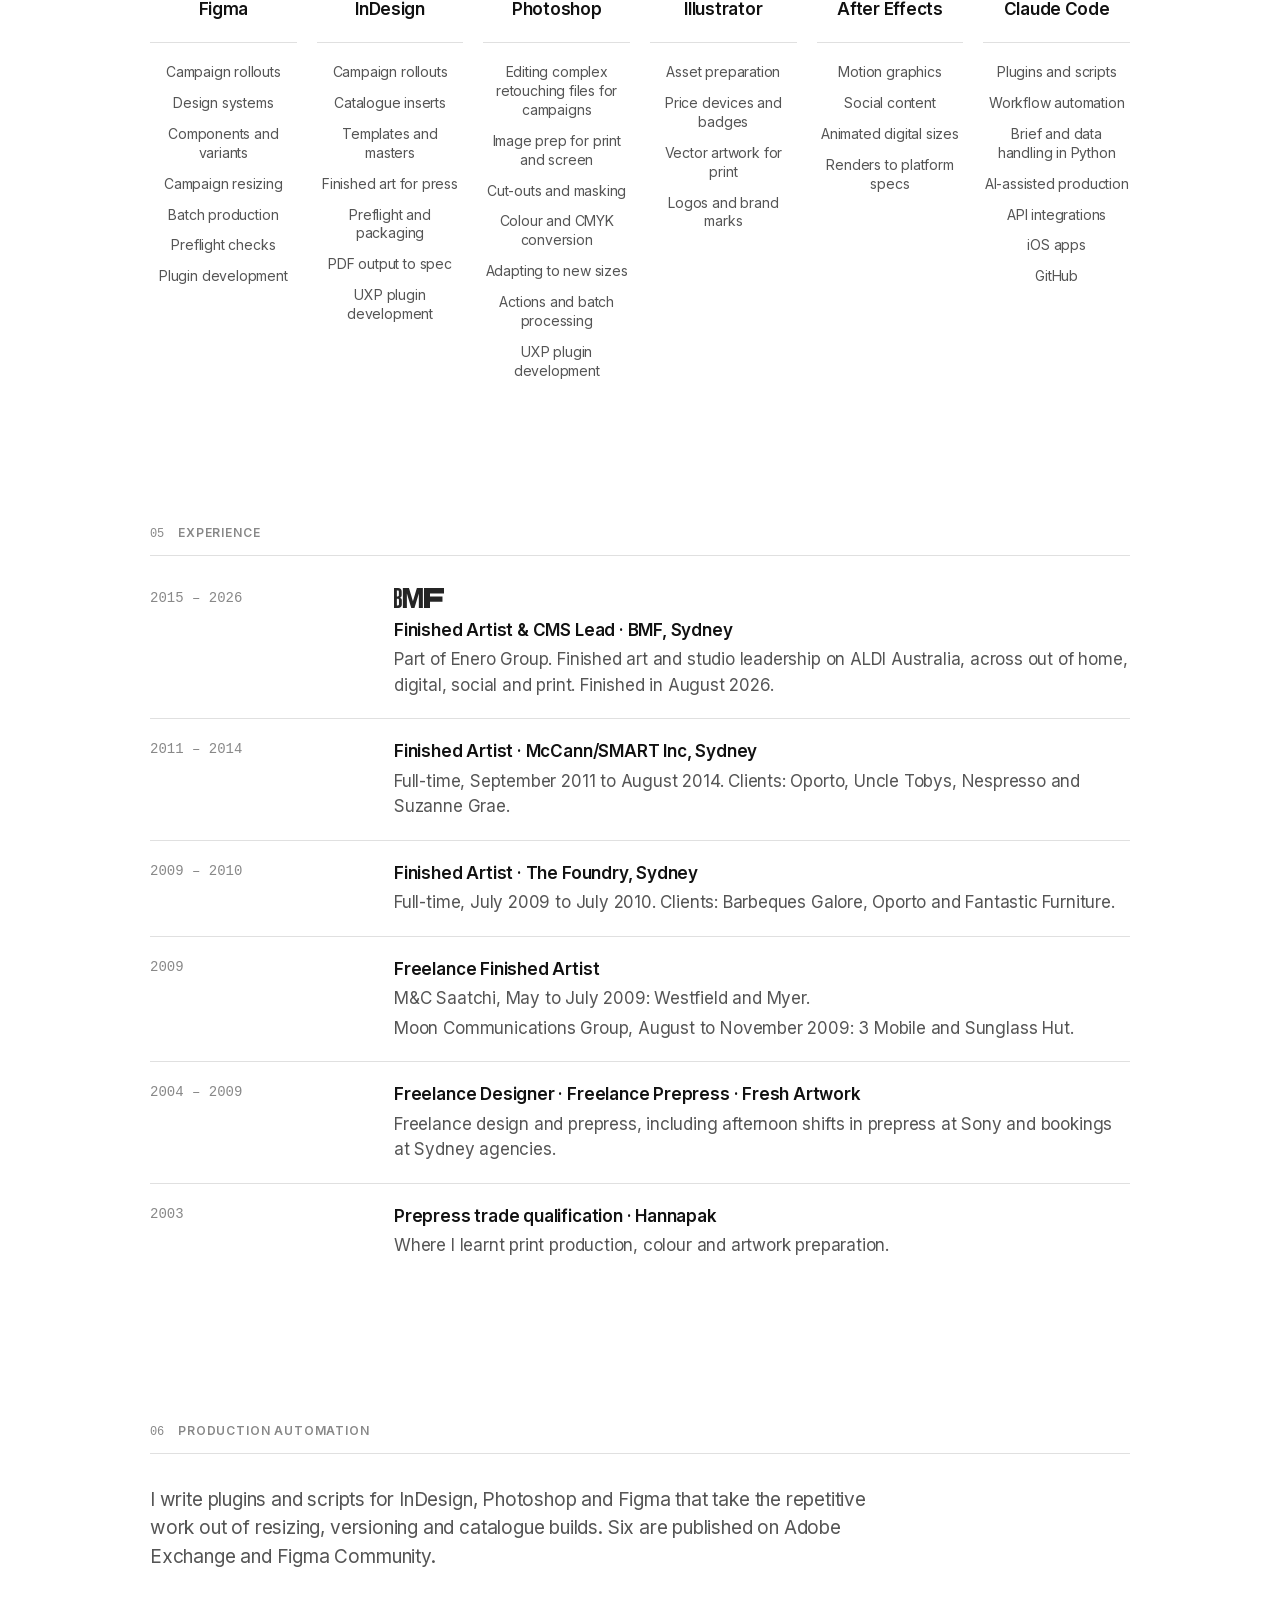
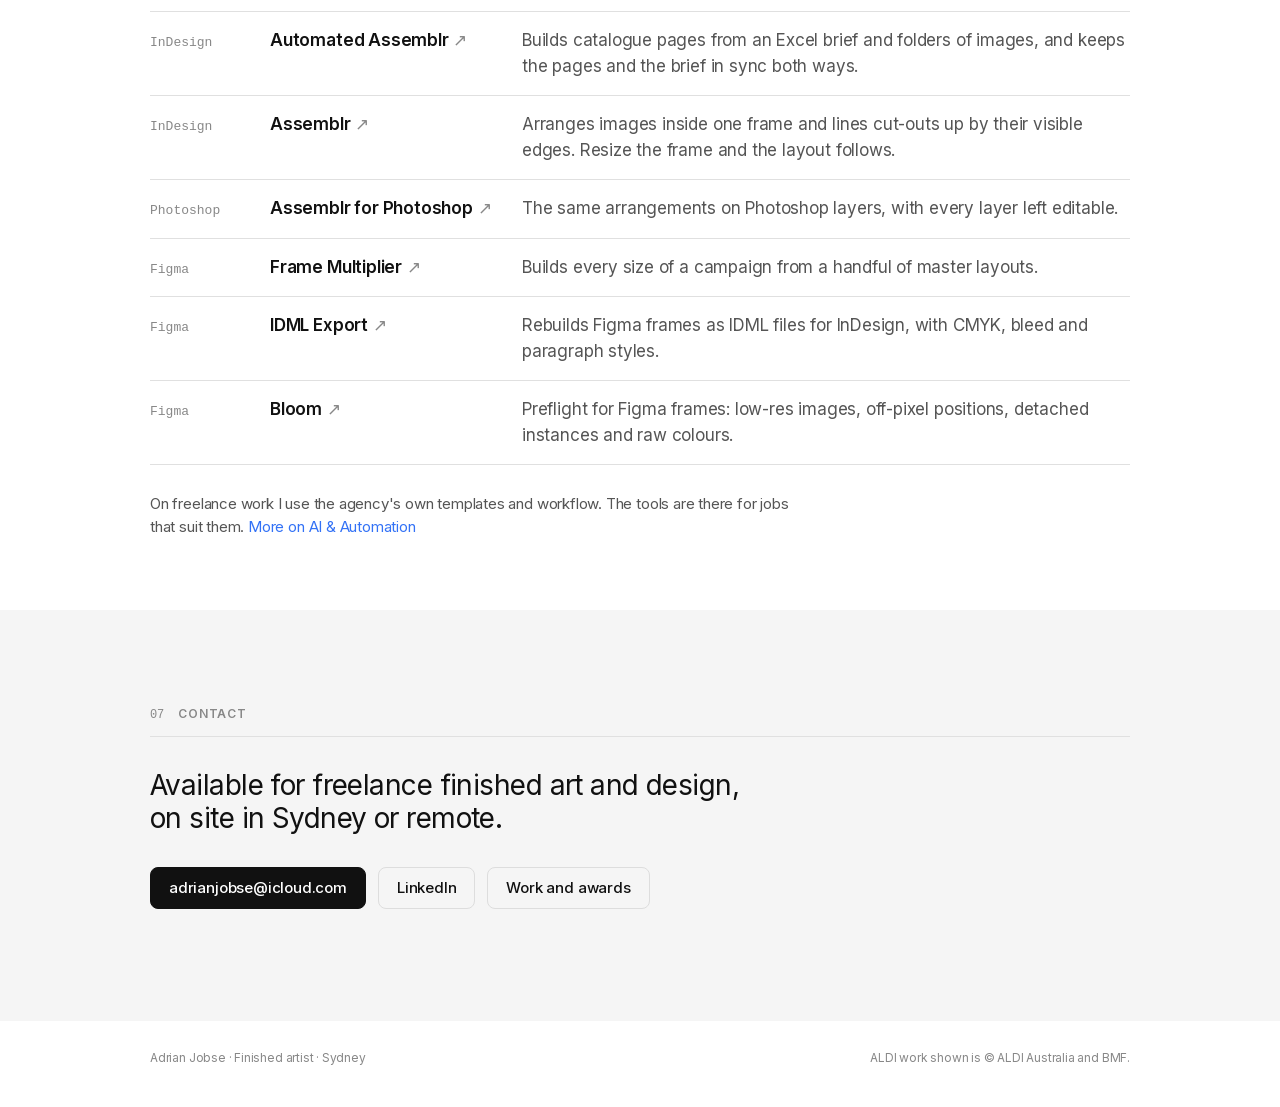
==== commit 949d40f1: "Leadership: what the ADVANCE course covered (owner to check) Co-Authored-By: Claude Opus 5.5 <norepl" ====
--- a/index.html
+++ b/index.html
@@ -127,7 +127,7 @@
         <li><span class="row-name">Quality control</span><span class="row-text">Final checks on artwork before it left the studio, and the checklists the team worked to.</span></li>
         <li><span class="row-name">Templates and standards</span><span class="row-text">Set up and kept up the templates, file setup and naming the team worked from.</span></li>
         <li><span class="row-name">Working with the agency</span><span class="row-text">The studio's contact for creative, account service and production on artwork questions, deadlines and studio capacity.</span></li>
-        <li><span class="row-name">Leadership training</span><span class="row-text">Completed ADVANCE, Enero Group's leadership course, while at BMF. It covered how to lead people in the workplace.</span></li>
+        <li><span class="row-name">Leadership training</span><span class="row-text">Completed ADVANCE, Enero Group's leadership course, while at BMF. It covered giving and receiving feedback, coaching conversations, delegating work, managing performance and leading a team through change.</span></li>
       </ul>
     </div>
   </section>
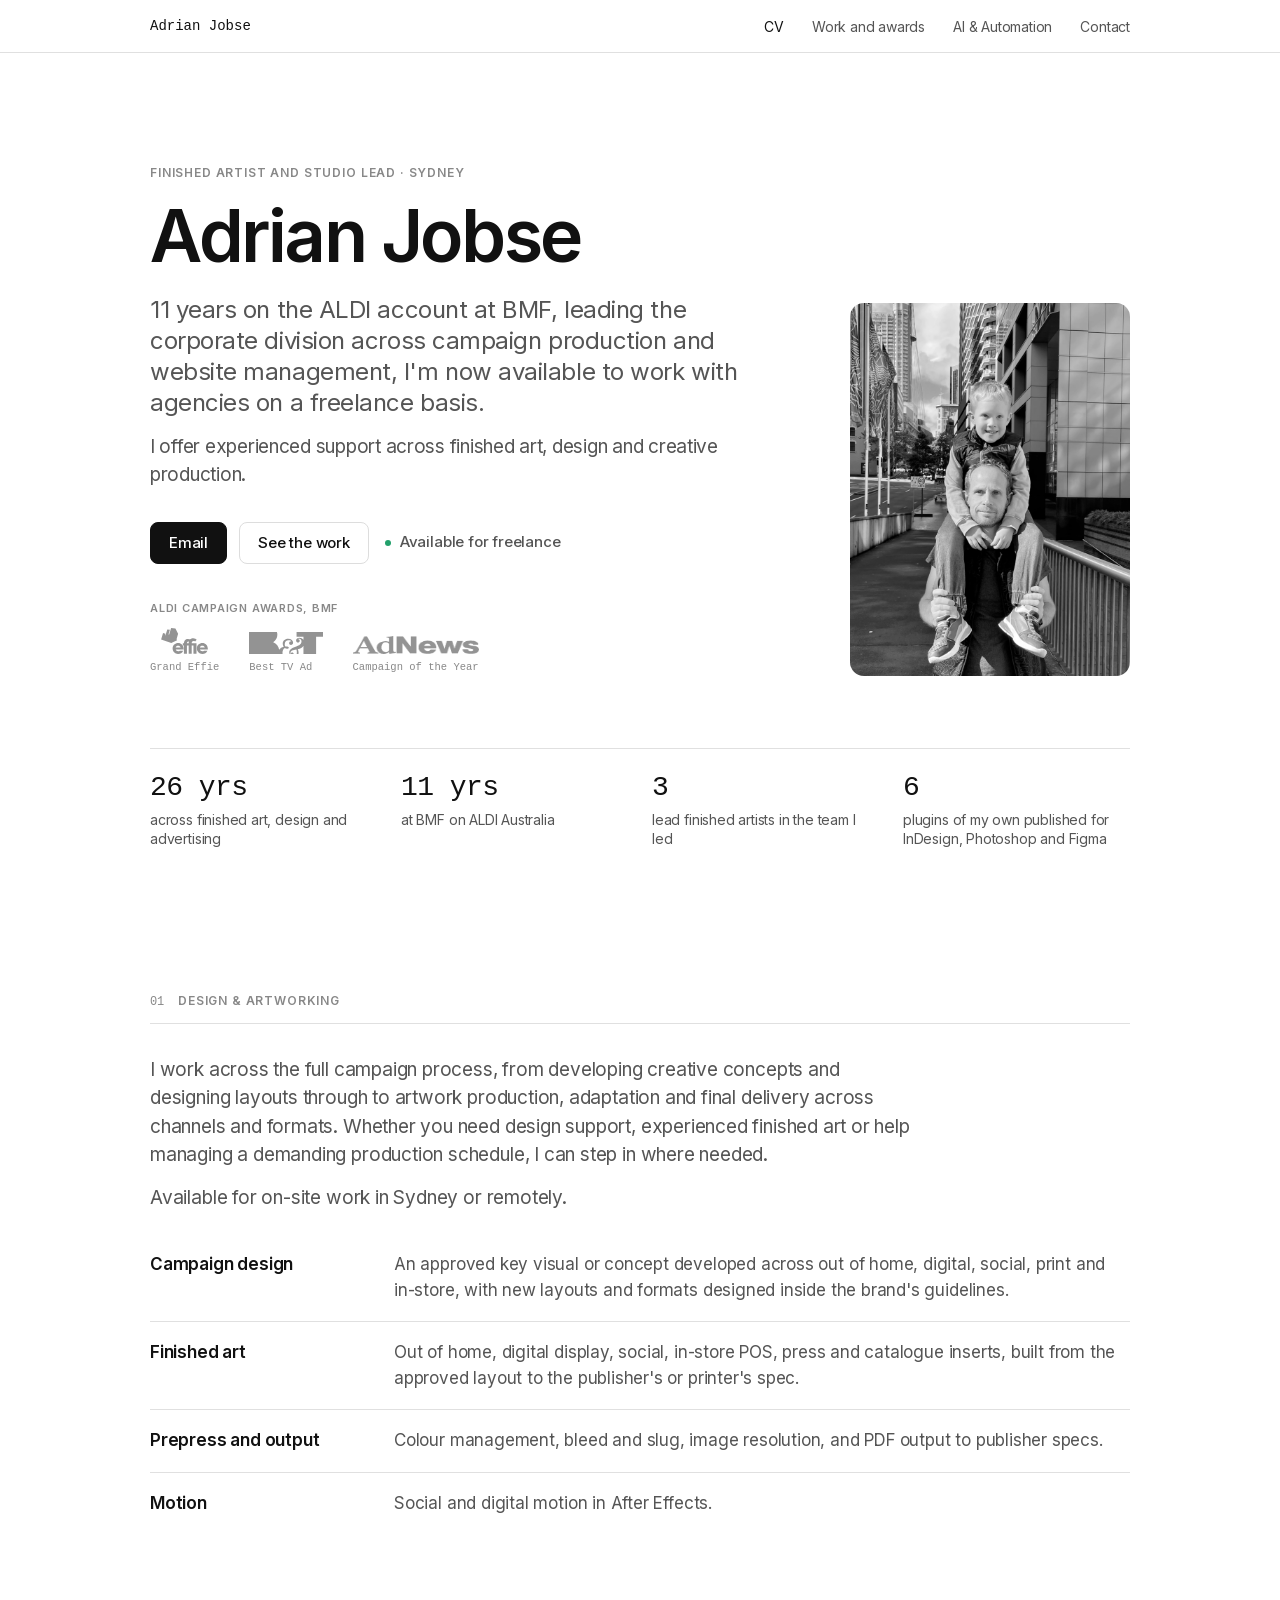
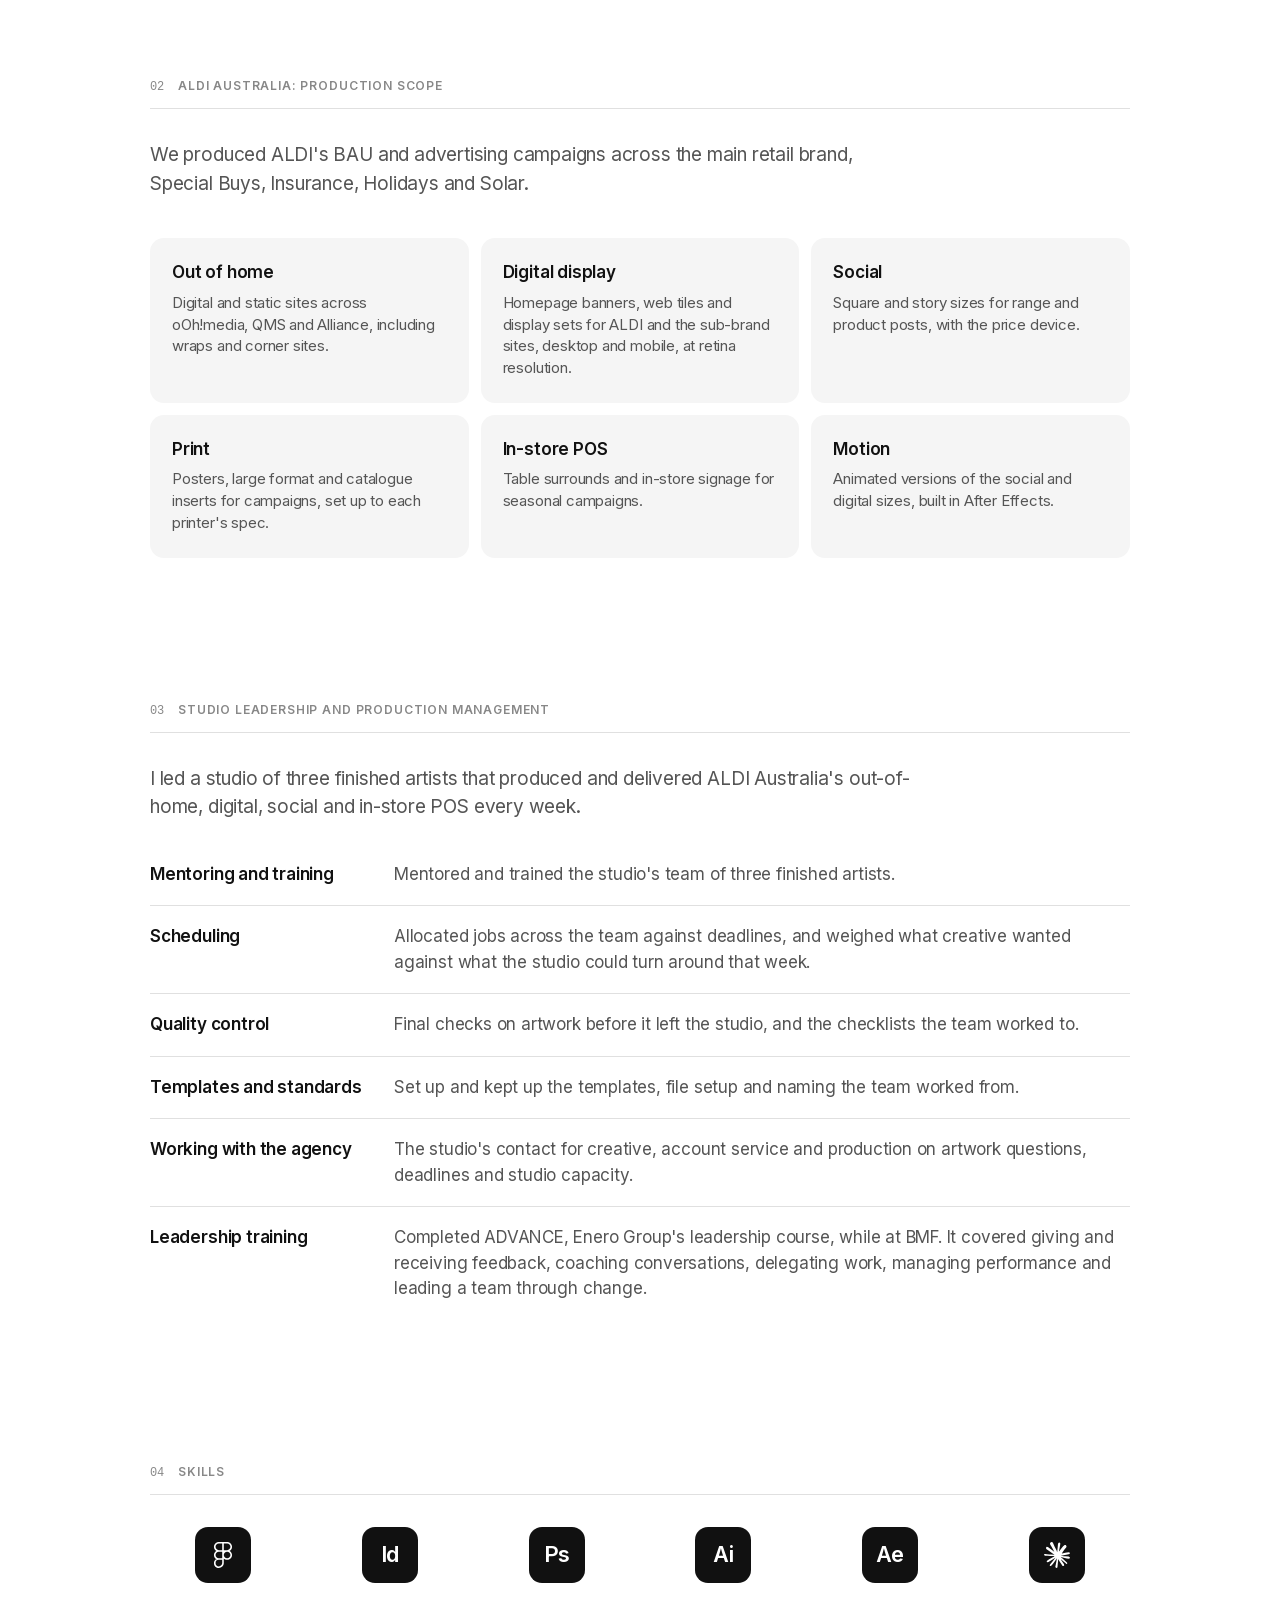
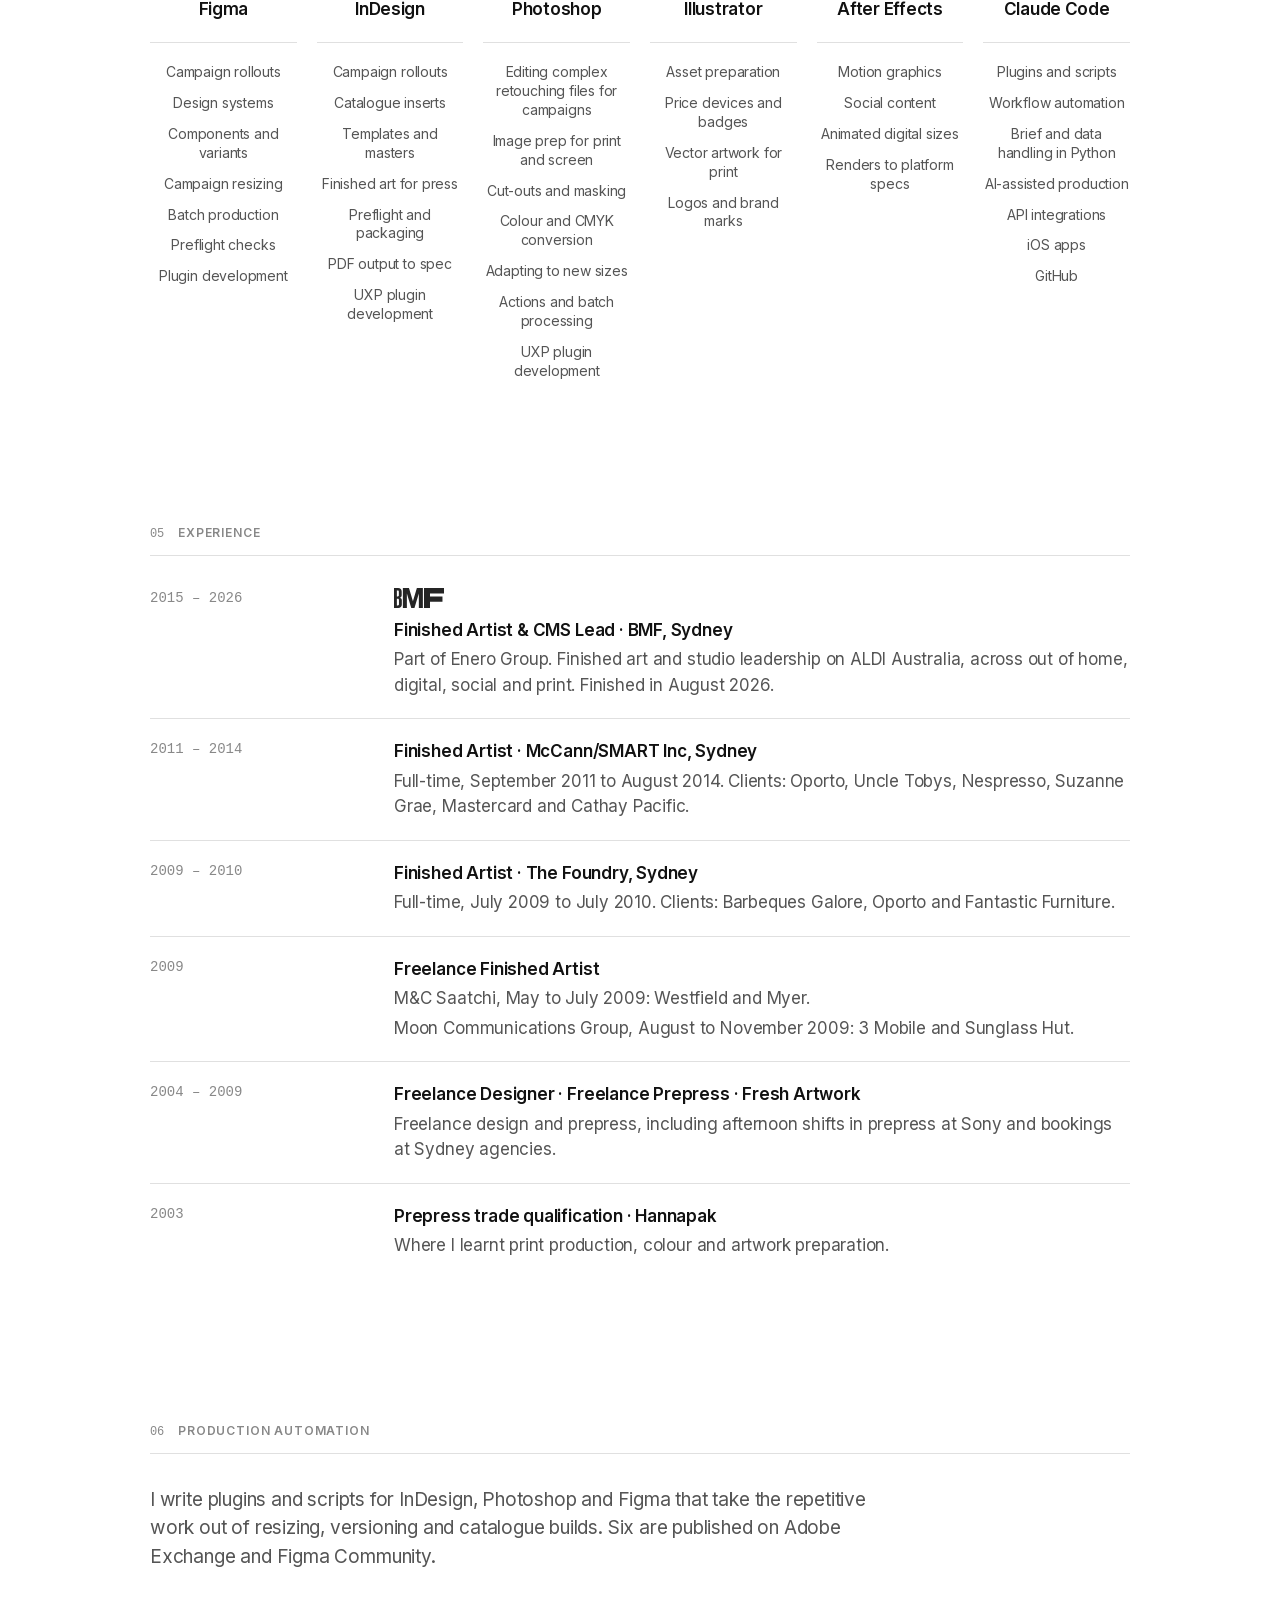
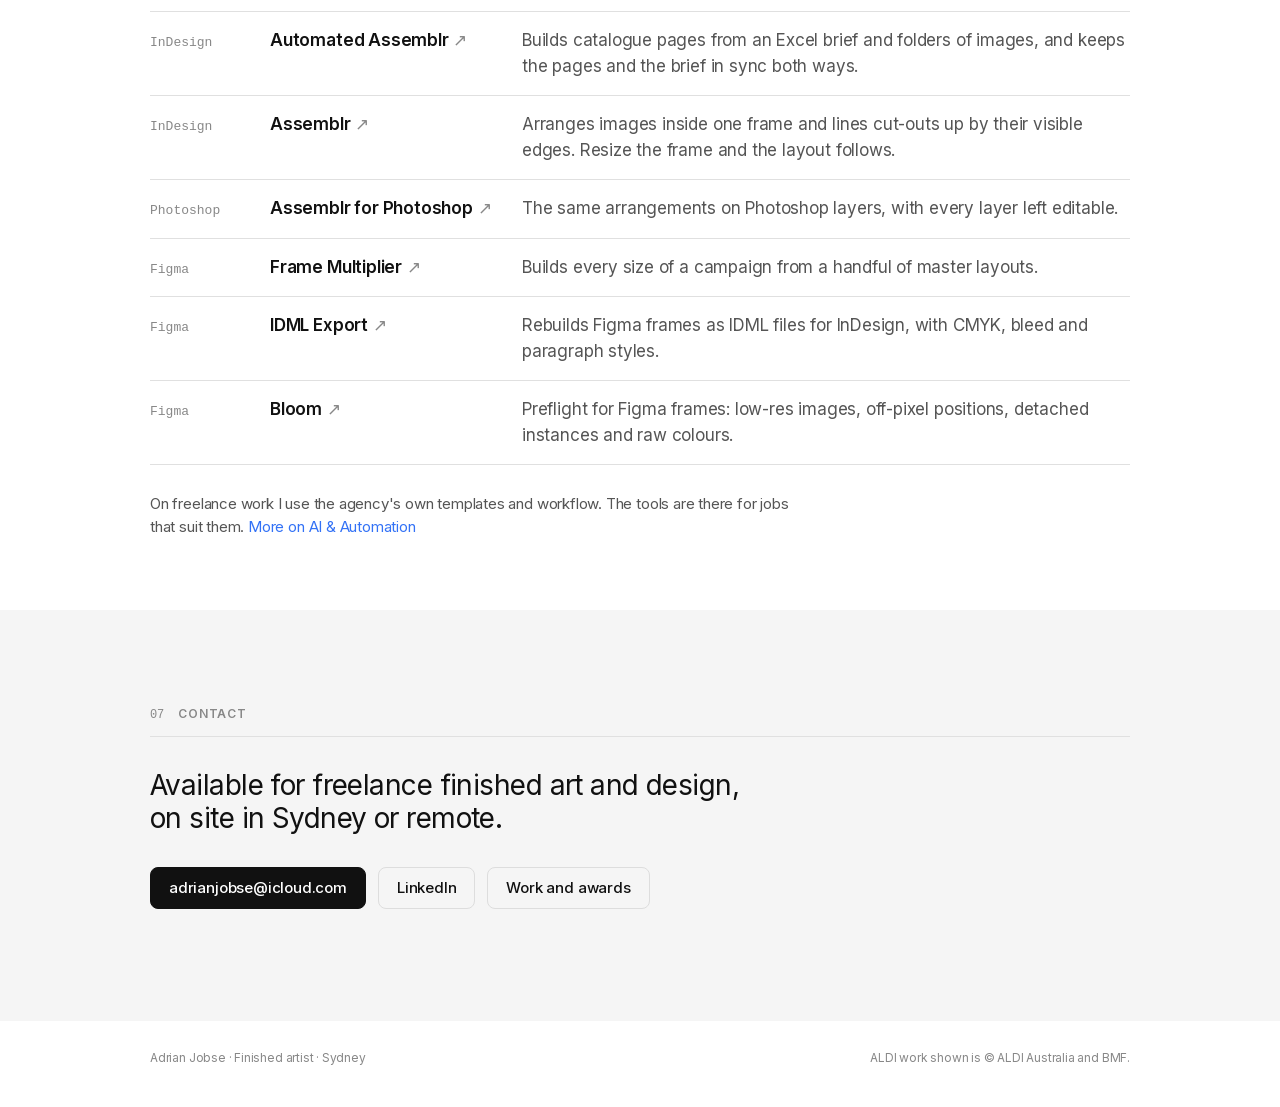
==== commit dac6aaba: "Experience: Mastercard and Cathay Pacific at McCann Co-Authored-By: Claude Opus 5.5 <noreply@anthrop" ====
--- a/index.html
+++ b/index.html
@@ -230,7 +230,7 @@
           <span class="when">2011 – 2014</span>
           <div>
             <h3>Finished Artist · McCann/SMART Inc, Sydney</h3>
-            <p>Full-time, September 2011 to August 2014. Clients: Oporto, Uncle Tobys, Nespresso and Suzanne Grae.</p>
+            <p>Full-time, September 2011 to August 2014. Clients: Oporto, Uncle Tobys, Nespresso, Suzanne Grae, Mastercard and Cathay Pacific.</p>
           </div>
         </li>
         <li>
